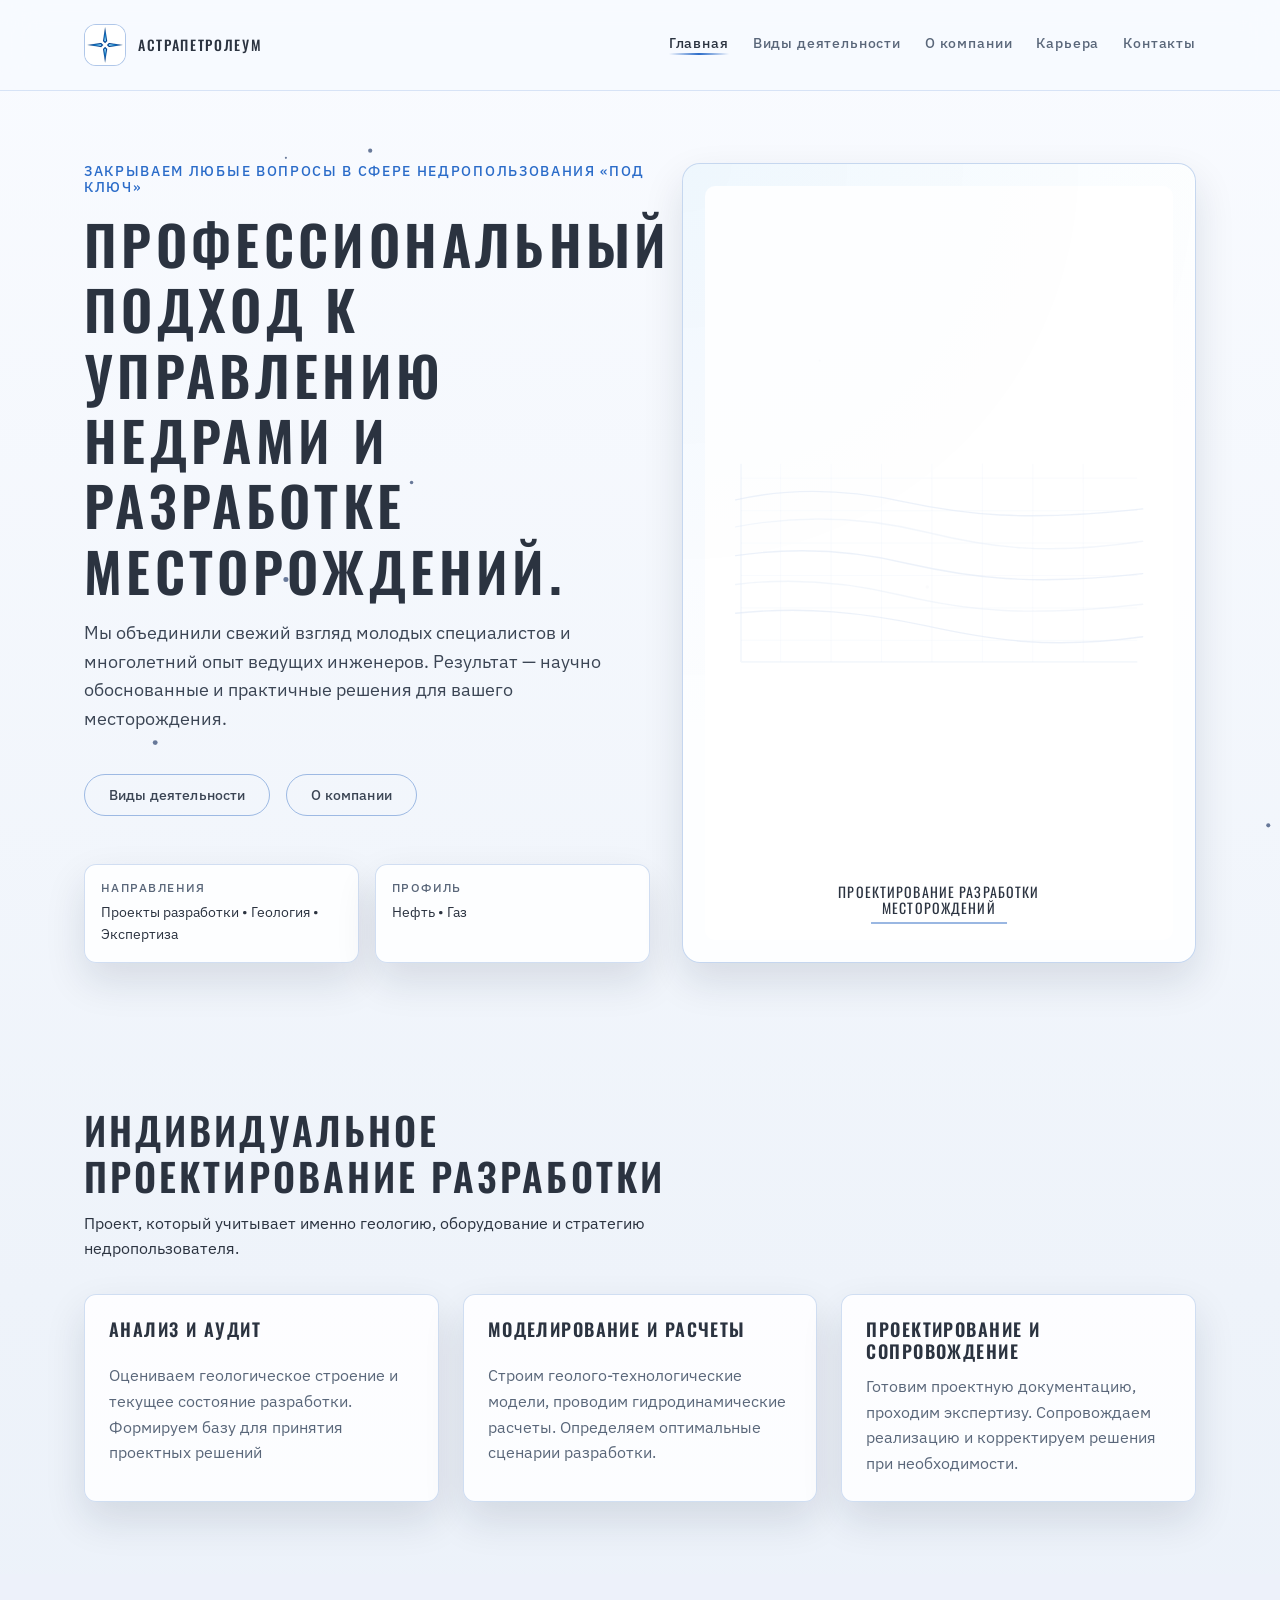
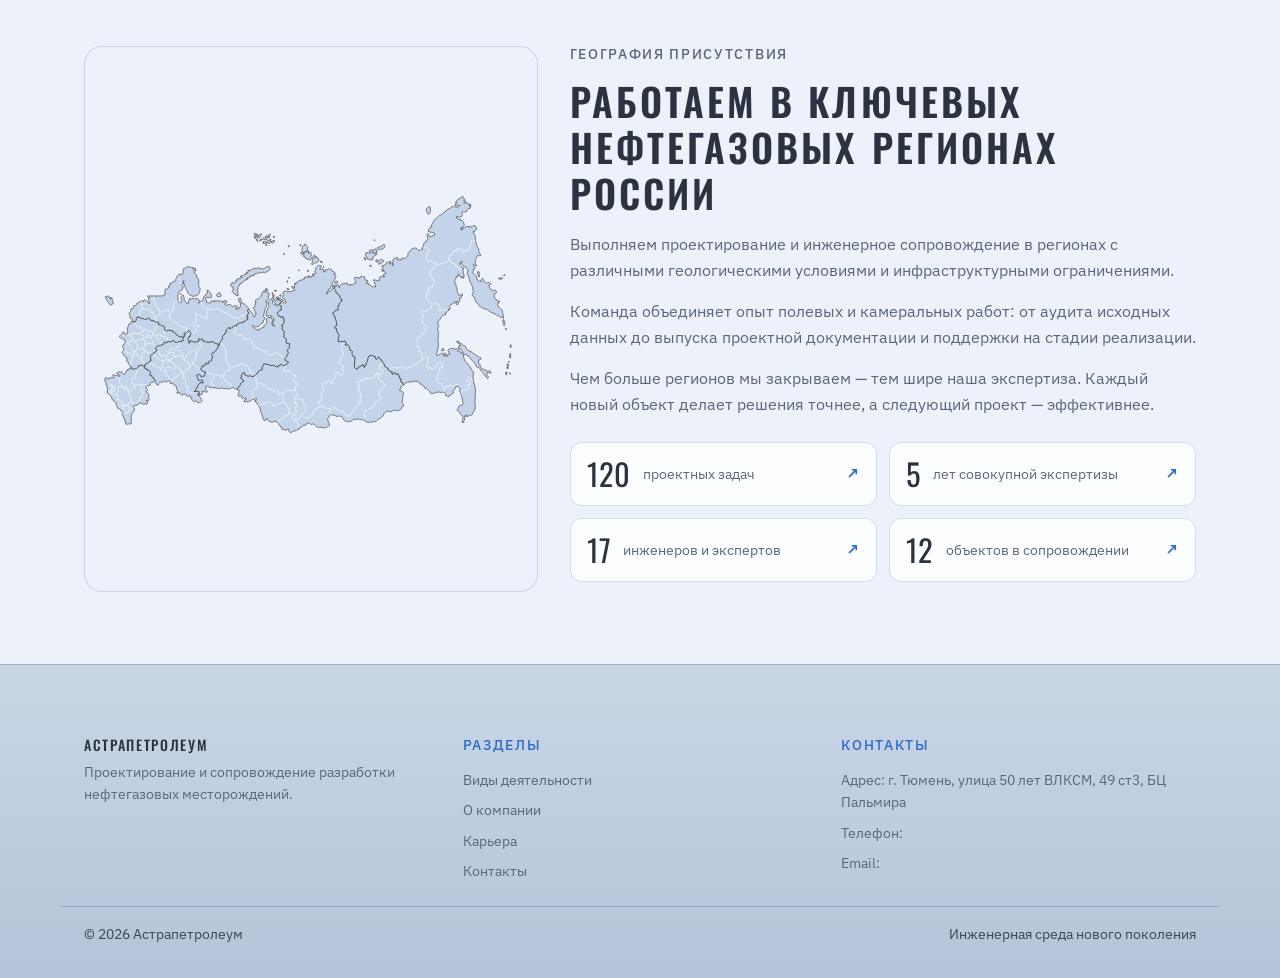
==== index.html @ 09f55863 "Add files via upload" ====
﻿<!doctype html>
<html lang="ru">
<head>
  <meta charset="utf-8" />
  <meta name="viewport" content="width=device-width, initial-scale=1" />
  <title>Астрапетролеум — Главная</title>
  <link rel="preconnect" href="https://fonts.googleapis.com" />
  <link rel="preconnect" href="https://fonts.gstatic.com" crossorigin />
  <link href="https://fonts.googleapis.com/css2?family=IBM+Plex+Sans:wght@300;400;500;600&family=Oswald:wght@300;400;500;600&display=swap" rel="stylesheet" />
  <link rel="stylesheet" href="css/style.css" />
  <link rel="stylesheet" href="animations/geo_section.css" />
</head>
<body data-page="home">
  <canvas class="hud-canvas" id="hud" aria-hidden="true"></canvas>

  <div class="bg-grid" aria-hidden="true"></div>
  <div class="scanline" aria-hidden="true"></div>

  <header class="site-header">
    <div class="container header-inner">
      <a class="logo" href="index.html">
        <img class="logo-img" src="assets/img/logo.jpg" alt="Астрапетролеум" />
        <span class="logo-text">Астрапетролеум</span>
      </a>
      <button class="nav-toggle" aria-label="Открыть меню" aria-expanded="false">
        <span></span><span></span><span></span>
      </button>
      <nav class="site-nav" aria-label="Основная навигация">
        <a class="nav-link" href="index.html" data-nav="home">Главная</a>
        <a class="nav-link" href="activities.html" data-nav="activities">Виды деятельности</a>
        <a class="nav-link" href="about.html" data-nav="about">О компании</a>
        <a class="nav-link" href="careers.html" data-nav="careers">Карьера</a>
        <a class="nav-link" href="contacts.html" data-nav="contacts">Контакты</a>
      </nav>
    </div>
  </header>

  <main>
    <section class="hero">
      <div class="container hero-grid">
        <div class="hero-copy">
          <p class="eyebrow">Закрываем любые вопросы в сфере недропользования «под ключ»</p>
          <h1>Профессиональный подход к управлению недрами и разработке месторождений.</h1>
          <p class="lead">Мы объединили свежий взгляд молодых специалистов и многолетний опыт ведущих инженеров. Результат — научно обоснованные и практичные решения для вашего месторождения.</p>
          <div class="hero-actions">
            <a class="btn btn-ghost" href="activities.html">Виды деятельности</a>
            <a class="btn btn-ghost" href="about.html">О компании</a>
          </div>
          <div class="hero-meta">
            <div class="meta-card">
              <span class="meta-label">Направления</span>
              <span class="meta-value">Проекты разработки • Геология • Экспертиза</span>
            </div>
            <div class="meta-card">
              <span class="meta-label">Профиль</span>
              <span class="meta-value">     Нефть • Газ</span>
            </div>
          </div>
        </div>
        <div class="hero-panel">
          <div class="hud-panel reveal">
            <div class="cad-anim geo-anim" aria-hidden="true">
              <svg class="geo-section-svg" data-geo-section-svg viewBox="0 0 520 280" preserveAspectRatio="xMidYMid meet" role="presentation" focusable="false">
                <defs>
                  <pattern id="trap-cell" width="14" height="14" patternUnits="userSpaceOnUse">
                    <rect width="14" height="14" fill="var(--geo-trap-fill)" />
                    <path d="M0 0H14M0 7H14M0 14H14M0 0V14M7 0V14M14 0V14" fill="none" stroke="var(--geo-trap-cell)" stroke-width="0.6" />
                  </pattern>
                  <path id="trap-shape" d="M236 190C244 166 272 148 310 146C347 144 388 154 420 170C438 179 447 194 446 212C445 225 431 234 411 236L262 236C247 233 238 223 236 210Z" />
                  <clipPath id="trap-clip">
                    <use href="#trap-shape" />
                  </clipPath>
                  <mask id="oil-reveal-mask">
                    <rect x="0" y="0" width="520" height="280" fill="black" />
                    <rect id="oil-reveal-rect" x="236" y="140" width="220" height="96" rx="22" ry="22" fill="white" />
                  </mask>
                </defs>

                <g id="grid">
                  <path d="M40 46H480M40 82H480M40 118H480M40 154H480M40 190H480M40 226H480" />
                  <path d="M84 30V250M140 30V250M196 30V250M252 30V250M308 30V250M364 30V250M420 30V250" />
                </g>

                <g id="axes">
                  <path d="M40 30V250M40 250H480" />
                </g>

                <g id="strata">
                  <path class="strata-line" d="M34 70C96 56 156 58 220 72C286 86 354 95 486 80" />
                  <path class="strata-line soft" d="M34 100C108 86 176 89 246 106C316 123 379 132 486 116" />
                  <path class="strata-line" d="M34 132C102 122 165 126 226 141C293 156 360 166 486 152" />
                  <path class="strata-line soft" d="M34 164C98 156 156 161 218 176C286 192 353 201 486 186" />
                  <path class="strata-line" d="M34 196C110 188 176 195 246 210C319 226 385 236 486 222" />
                </g>

                <g id="well">
                  <path id="well-path" class="well-path" d="M128 18L128 212Q128 220 136 220L294 220Q306 220 306 208L306 196" />
                  <circle class="well-bit-halo" cx="306" cy="196" r="10" />
                  <circle class="well-bit" cx="306" cy="196" r="4.5" />
                </g>

                <g id="trap">
                  <use class="trap-outline" href="#trap-shape" />
                  <rect class="trap-body" x="236" y="140" width="220" height="96" clip-path="url(#trap-clip)" />
                  <path class="trap-cap" d="M252 168C274 156 300 152 328 154C356 156 382 164 410 178" />
                </g>

                <g id="oil">
                  <path id="oil-route" d="M420 190C380 188 347 190 322 194C314 196 309 196 306 196" />
                  <path class="oil-mass" clip-path="url(#trap-clip)" mask="url(#oil-reveal-mask)" d="M242 206C260 194 289 190 320 192C354 194 384 204 412 212C424 215 434 218 442 222L442 236L242 236Z" />
                  <path class="oil-wave" clip-path="url(#trap-clip)" mask="url(#oil-reveal-mask)" d="M250 207C275 196 299 195 324 198C351 201 378 208 412 216L412 226C381 218 353 214 324 212C296 210 272 213 250 222Z" />
                  <circle class="oil-packet" r="3.3" cx="420" cy="190" />
                  <circle class="oil-packet" r="2.9" cx="420" cy="190" />
                  <circle class="oil-packet" r="2.6" cx="420" cy="190" />
                </g>

                <g id="flow">
                  <path class="flow-path" d="M306 196L306 208Q306 220 294 220L136 220Q128 220 128 212L128 18" />
                </g>
              </svg>
              <div class="geo-caption">
                <span>Проектирование разработки месторождений</span>
              </div>
            </div>

            <!-- ORIGINAL ISOLINES ANIMATION — saved in /animations/isolines_original.html — restore on request. -->
            <!--
            <div class="cad-anim" aria-hidden="true">
              <svg class="cad-svg" viewBox="0 0 520 280" preserveAspectRatio="xMidYMid meet" role="presentation" focusable="false">
                <g class="cad-scene" transform="translate(260 140) rotate(90) scale(1.6) translate(-260 -140)">
                  <g class="cad-grid">
                    <path d="M40 50H480M40 90H480M40 130H480M40 170H480M40 210H480" />
                    <path d="M80 30V250M140 30V250M200 30V250M260 30V250M320 30V250M380 30V250M440 30V250" />
                  </g>
                <g class="cad-contour">
                    <path class="cad-oval" d="M72 166C76 122 116 90 184 74C253 58 332 64 390 92C446 119 459 166 430 203C399 243 333 264 255 260C178 256 111 233 84 201C74 188 70 177 72 166Z" />
                    <path class="cad-inner" d="M110 165C116 134 147 110 197 96C248 83 305 86 347 105C388 124 398 157 376 184C354 212 306 228 250 229C195 229 145 214 121 191C112 183 108 174 110 165Z" />
                    <path class="cad-inner" d="M148 163C153 143 175 127 211 116C248 105 288 106 317 120C346 134 353 154 338 173C321 194 287 206 246 208C205 210 171 200 155 186C149 180 146 172 148 163Z" />
                    <path class="cad-inner" d="M184 160C188 149 201 139 222 132C244 125 268 124 286 131C304 138 309 148 300 160C290 174 270 183 246 185C222 187 202 181 192 173C186 168 183 164 184 160Z" />
                  </g>
                  <g class="cad-detail">
                    <circle cx="134" cy="137" r="4" />
                    <circle cx="226" cy="112" r="4" />
                    <circle cx="326" cy="133" r="4" />
                  <text x="148" y="130" text-anchor="middle" transform="rotate(-90 148 130)">Скв. A-12</text>
                  <text x="240" y="104" text-anchor="middle" transform="rotate(-90 240 104)">Скв. B-07</text>
                  <text x="340" y="126" text-anchor="middle" transform="rotate(-90 340 126)">Скв. C-04</text>
                </g>
                </g>
              </svg>
              <div class="cad-title">
                <span class="cad-title-line">Проектирование разработки месторождений</span>
              </div>
            </div>
            -->
          </div>
        </div>
      </div>
    </section>

    <section class="section reveal" id="overview">
      <div class="container">
        <div class="section-head">
          <h2>Индивидуальное проектирование разработки</h2>
          <p>Проект, который учитывает именно геологию, оборудование и стратегию недропользователя.</p>
        </div>
        <div class="cards">
          <article class="card">
            <h3>Анализ и аудит</h3>
            <p>Оцениваем геологическое строение и текущее состояние разработки. Формируем базу для принятия проектных решений</p>
          </article>
          <article class="card">
            <h3>Моделирование и расчеты</h3>
            <p>Строим геолого-технологические модели, проводим гидродинамические расчеты. Определяем оптимальные сценарии разработки.</p>
          </article>
          <article class="card">
            <h3>Проектирование и сопровождение</h3>
            <p>Готовим проектную документацию, проходим экспертизу. Сопровождаем реализацию и корректируем решения при необходимости.</p>
          </article>
        </div>
      </div>
    </section>

    <section class="section reveal geo-section" id="geography">
      <div class="container geo-grid">
        <div class="geo-map-wrap" aria-label="Карта географии присутствия">
          <div class="geo-map-shell">
            <object
              id="rf-map"
              class="geo-map-object"
              type="image/svg+xml"
              data="assets/img/russia-subjects.svg"
              aria-label="Карта Российской Федерации с регионами присутствия"
            ></object>
          </div>
        </div>

        <div class="geo-content">
          <p class="kicker">География присутствия</p>
          <h2>Работаем в ключевых нефтегазовых регионах России</h2>
          <p>Выполняем проектирование и инженерное сопровождение в регионах с различными геологическими условиями и инфраструктурными ограничениями.</p>
          <p>Команда объединяет опыт полевых и камеральных работ: от аудита исходных данных до выпуска проектной документации и поддержки на стадии реализации.</p>
          <p>Чем больше регионов мы закрываем — тем шире наша экспертиза. Каждый новый объект делает решения точнее, а следующий проект — эффективнее.</p>

          <div class="geo-metrics" aria-label="Ключевые показатели">
            <div class="geo-metric">
              <span class="geo-metric-value">120</span>
              <span class="geo-metric-label">проектных задач</span>
              <span class="geo-metric-arrow" aria-hidden="true">↗</span>
            </div>
            <div class="geo-metric">
              <span class="geo-metric-value">5</span>
              <span class="geo-metric-label">лет совокупной экспертизы</span>
              <span class="geo-metric-arrow" aria-hidden="true">↗</span>
            </div>
            <div class="geo-metric">
              <span class="geo-metric-value">17</span>
              <span class="geo-metric-label">инженеров и экспертов</span>
              <span class="geo-metric-arrow" aria-hidden="true">↗</span>
            </div>
            <div class="geo-metric">
              <span class="geo-metric-value">12</span>
              <span class="geo-metric-label">объектов в сопровождении</span>
              <span class="geo-metric-arrow" aria-hidden="true">↗</span>
            </div>
          </div>
        </div>
      </div>
    </section>
</main>

  <footer class="site-footer">
    <div class="container footer-inner">
      <div>
        <div class="logo-text">Астрапетролеум</div>
        <p>Проектирование и сопровождение разработки нефтегазовых месторождений.</p>
      </div>
      <div>
        <div class="footer-title">Разделы</div>
        <a href="activities.html">Виды деятельности</a>
        <a href="about.html">О компании</a>
        <a href="careers.html">Карьера</a>
        <a href="contacts.html">Контакты</a>
      </div>
      <div>
        <div class="footer-title">Контакты</div>
        <p>Адрес: г. Тюмень, улица 50 лет ВЛКСМ, 49 ст3, БЦ Пальмира</p>
        <p>Телефон:  </p>
        <p>Email: </p>
      </div>
    </div>
    <div class="container footer-bottom">
      <span>© <span id="year"></span> Астрапетролеум</span>
      <span>Инженерная среда нового поколения</span>
    </div>
  </footer>

  <script src="js/hud.js"></script>
  <script src="js/main.js"></script>
  <script src="animations/geo_section.js"></script>
</body>
</html>
---- css/style.css ----
﻿:root {
  --bg-100: #f4f7fb;
  --bg-200: #e9eef6;
  --bg-300: #dde5f2;
  --surface-bg: rgba(255, 255, 255, 0.84);
  --font-sans: "IBM Plex Sans", "Segoe UI", sans-serif;
  --font-display: "Oswald", "Segoe UI", sans-serif;
  --text-xs: 0.75rem;
  --text-sm: 0.875rem;
  --text-base: 1rem;
  --text-lg: 1.125rem;
  --text-xl: 1.25rem;
  --text-2xl: 1.75rem;
  --text-3xl: 2.5rem;
  --weight-400: 400;
  --weight-500: 500;
  --weight-600: 600;
  --weight-700: 700;
  --lh-body: 1.6;
  --lh-heading: 1.2;
  --lh-tight: 1.15;
  --ls-caps: 0.08em;
  --ls-wide: 0.12em;
  --ls-nav: 0.06em;
  --blue-600: #1f5fbf;
  --blue-500: #2b6cc9;
  --blue-400: #4d8fe6;
  --cyan-300: #7bbcf1;
  --white: #ffffff;
  --gray-600: #2b3340;
  --gray-500: #3b4554;
  --gray-400: #5a677a;
  --gray-300: #7d8aa1;
  --panel: var(--surface-bg);
  --panel-strong: var(--surface-bg);
  --border: rgba(31, 95, 191, 0.2);
  --shadow: 0 18px 40px rgba(18, 32, 56, 0.12);
  --radius-lg: 18px;
  --radius-md: 12px;
  --radius-sm: 10px;
  --transition: 220ms ease;
  --space-1: 4px;
  --space-2: 8px;
  --space-3: 12px;
  --space-4: 16px;
  --space-5: 24px;
  --space-6: 32px;
  --space-7: 48px;
  --space-8: 64px;
}

*,
*::before,
*::after {
  box-sizing: border-box;
  min-width: 0;
}

html {
  font-size: 16px;
  scroll-behavior: smooth;
}

body {
  margin: 0;
  font-family: var(--font-sans);
  color: var(--gray-600);
  font-size: var(--text-base);
  font-weight: var(--weight-400);
  line-height: var(--lh-body);
  background: linear-gradient(180deg, #f9fbff 0%, #eef3fa 50%, #e7eef8 100%);
  min-height: 100vh;
  position: relative;
  overflow-x: hidden;
}

main {
  position: relative;
  z-index: 1;
}

a {
  color: var(--blue-600);
  text-decoration: none;
  transition: color var(--transition);
}

a:hover {
  color: var(--blue-500);
}

a:focus-visible {
  outline: 2px solid rgba(31, 95, 191, 0.35);
  outline-offset: 2px;
  border-radius: 4px;
}

img {
  max-width: 100%;
  height: auto;
}

h1, h2, h3, h4, h5, h6,
p,
ul, ol {
  margin: 0;
}

p {
  font-size: var(--text-base);
  line-height: var(--lh-body);
}

.container {
  width: 100%;
  max-width: 1160px;
  margin: 0 auto;
  padding-inline: clamp(var(--space-4), 3vw, var(--space-5));
}

.bg-grid,
.scanline {
  display: none;
}

.hud-canvas {
  position: fixed;
  inset: 0;
  z-index: 0;
  pointer-events: none;
}

.site-header {
  position: sticky;
  top: 0;
  z-index: 20;
  backdrop-filter: blur(18px);
  background: rgba(247, 250, 255, 0.85);
  border-bottom: 1px solid rgba(31, 95, 191, 0.15);
}

.header-inner {
  display: flex;
  align-items: center;
  justify-content: space-between;
  padding-block: var(--space-5);
  gap: var(--space-5);
}

.logo {
  display: inline-flex;
  align-items: center;
  gap: 12px;
}

.logo-star {
  width: 52px;
  height: 52px;
  display: inline-flex;
  align-items: center;
  justify-content: center;
  animation: spin-slow 28s linear infinite;
}

.logo-star svg {
  width: 100%;
  height: 100%;
  overflow: visible;
  animation: pulse-soft 6s ease-in-out infinite;
  transition: filter 220ms ease;
}

.logo-star .star-burst {
  fill: rgba(90, 103, 122, 0.18);
  opacity: 0.65;
  transition: opacity 220ms ease;
}

.logo-star .star-arm {
  fill: url(#starOuter);
  stroke: rgba(31, 95, 191, 0.8);
  stroke-width: 1.4;
}

.logo-star .star-core {
  fill: url(#starInner);
  stroke: rgba(31, 95, 191, 0.6);
  stroke-width: 1;
}

.logo:hover .logo-star {
  animation-duration: 14s;
}

.logo:hover .logo-star svg {
  animation-duration: 3.5s;
  filter: drop-shadow(0 0 6px rgba(31, 95, 191, 0.55));
}

.logo:hover .logo-star .star-burst {
  opacity: 0.9;
}

.logo-star svg,
.logo-star {
  transform-origin: 50% 50%;
}

@keyframes spin-slow {
  0% { transform: rotate(0deg); }
  100% { transform: rotate(360deg); }
}

@keyframes pulse-soft {
  0%, 100% { opacity: 0.85; }
  50% { opacity: 1; }
}

.logo-img {
  width: 42px;
  height: 42px;
  object-fit: cover;
  border-radius: 12px;
  border: 1px solid rgba(31, 95, 191, 0.35);
  background: var(--white);
}

.logo-mark {
  width: 42px;
  height: 42px;
  border-radius: 12px;
  background: linear-gradient(135deg, rgba(43, 108, 201, 0.15), rgba(123, 188, 241, 0.1));
  border: 1px solid rgba(31, 95, 191, 0.3);
  position: relative;
}

.logo-mark::after {
  content: "";
  position: absolute;
  inset: 10px;
  border: 1px solid rgba(31, 95, 191, 0.35);
  border-radius: 8px;
}

.logo-text {
  font-family: var(--font-display);
  text-transform: uppercase;
  letter-spacing: var(--ls-wide);
  font-size: var(--text-sm);
  line-height: var(--lh-tight);
  font-weight: var(--weight-500);
  color: var(--gray-600);
}

.site-nav {
  display: flex;
  gap: var(--space-5);
  font-size: var(--text-sm);
  line-height: var(--lh-tight);
  letter-spacing: var(--ls-nav);
  font-weight: var(--weight-500);
  color: var(--gray-400);
}

.site-nav a,
.nav-link {
  position: relative;
  padding-bottom: var(--space-1);
  color: inherit;
  transition: color var(--transition);
}

.site-nav a::after,
.nav-link::after {
  content: "";
  position: absolute;
  left: 0;
  right: 0;
  bottom: 0;
  height: 2px;
  background: linear-gradient(90deg, transparent, var(--blue-500), transparent);
  opacity: 0;
  transition: opacity var(--transition);
}

.site-nav a:hover,
.site-nav a.is-active,
.nav-link:hover,
.nav-link.is-active {
  color: var(--gray-600);
}

.site-nav a:hover::after,
.site-nav a.is-active::after,
.nav-link:hover::after,
.nav-link.is-active::after {
  opacity: 1;
}

.nav-toggle {
  display: none;
  flex-direction: column;
  gap: 6px;
  background: transparent;
  border: none;
  cursor: pointer;
}

.nav-toggle span {
  width: 26px;
  height: 2px;
  background: var(--gray-600);
  display: block;
}

.hero {
  padding-block: clamp(56px, 7vw, 72px);
  position: relative;
  z-index: 2;
}

.hero-compact {
  padding-block: clamp(56px, 7vw, 72px);
}

.hero-grid {
  display: grid;
  gap: var(--space-6);
  align-items: center;
  grid-template-columns: minmax(0, 1.1fr) minmax(0, 1fr);
}

body[data-page="home"] .hero-grid {
  align-items: stretch;
}

.eyebrow,
.kicker {
  text-transform: uppercase;
  letter-spacing: var(--ls-wide);
  color: var(--blue-500);
  font-size: var(--text-sm);
  line-height: var(--lh-tight);
  font-weight: var(--weight-500);
  margin-bottom: 0;
}

h1, h2, h3 {
  font-family: var(--font-display);
  text-transform: uppercase;
  letter-spacing: var(--ls-caps);
  line-height: var(--lh-heading);
  font-weight: var(--weight-600);
  color: var(--gray-600);
}

h1 {
  font-size: clamp(var(--text-2xl), 4.4vw, 3.4rem);
  margin: 0;
}

h2 {
  font-size: clamp(1.5rem, 3.1vw, 2.4rem);
  margin: 0;
}

h3 {
  font-size: var(--text-lg);
  margin: 0;
}

.lead {
  color: var(--gray-500);
  font-size: var(--text-lg);
  line-height: var(--lh-body);
  max-width: 560px;
}

.muted {
  color: var(--gray-400);
}

.hero-actions {
  display: flex;
  gap: var(--space-4);
  margin-top: var(--space-5);
  flex-wrap: wrap;
}

.btn {
  display: inline-flex;
  align-items: center;
  justify-content: center;
  gap: 8px;
  padding: 12px 24px;
  border-radius: 999px;
  border: 1px solid rgba(31, 95, 191, 0.4);
  font-family: var(--font-sans);
  font-size: var(--text-sm);
  font-weight: var(--weight-500);
  line-height: var(--lh-tight);
  letter-spacing: 0.01em;
  color: var(--gray-600);
  transition: transform var(--transition), box-shadow var(--transition), border-color var(--transition), color var(--transition);
}

.btn-primary {
  background: linear-gradient(135deg, rgba(31, 95, 191, 0.12), rgba(123, 188, 241, 0.25));
  color: var(--gray-600);
}

.btn-ghost {
  background: transparent;
  color: var(--gray-500);
}

.btn:hover {
  transform: translateY(-2px);
  box-shadow: 0 12px 24px rgba(18, 32, 56, 0.12);
  border-color: rgba(31, 95, 191, 0.55);
}

.btn:focus-visible {
  outline: 2px solid rgba(31, 95, 191, 0.35);
  outline-offset: 2px;
}

.hero-meta {
  display: grid;
  grid-template-columns: repeat(2, minmax(0, 1fr));
  gap: var(--space-4);
  margin-top: var(--space-6);
}

.meta-card {
  padding: 16px;
  background: var(--panel);
  border-radius: var(--radius-md);
  border: 1px solid var(--border);
  box-shadow: var(--shadow);
  font-size: var(--text-sm);
  line-height: var(--lh-body);
}

.meta-label {
  color: var(--gray-400);
  display: block;
  margin-bottom: 6px;
  text-transform: uppercase;
  letter-spacing: var(--ls-wide);
  font-size: var(--text-xs);
  line-height: var(--lh-tight);
  font-weight: var(--weight-500);
}

.hero-panel {
  display: grid;
  gap: var(--space-5);
}

body[data-page="home"] .hero-panel,
body[data-page="home"] .hero-panel .hud-panel {
  height: 100%;
}

.hud-panel {
  background: var(--panel-strong);
  border-radius: var(--radius-lg);
  padding: 22px;
  border: 1px solid rgba(31, 95, 191, 0.25);
  box-shadow: var(--shadow);
  position: relative;
  overflow: hidden;
}

.hud-panel::before {
  content: "";
  position: absolute;
  inset: 0;
  background: radial-gradient(circle at top left, rgba(123, 188, 241, 0.2), transparent 60%);
  opacity: 0.6;
}

.hud-panel.mini {
  padding: 18px;
}

.hud-title {
  font-family: var(--font-display);
  font-size: var(--text-sm);
  text-transform: uppercase;
  letter-spacing: var(--ls-wide);
  line-height: var(--lh-tight);
  font-weight: var(--weight-500);
  margin-bottom: 16px;
  color: var(--blue-500);
}

.cad-anim {
  position: relative;
  height: clamp(280px, 48vw, 440px);
  margin-bottom: var(--space-4);
}

body[data-page="home"] .cad-anim {
  height: 100%;
  min-height: clamp(380px, 47vw, 560px);
  margin-bottom: 0;
}

.cad-svg {
  width: 100%;
  height: 100%;
  display: block;
}

.cad-svg path {
  fill: none;
}

svg text {
  font-family: var(--font-sans);
  font-size: var(--text-sm);
  font-weight: var(--weight-500);
  line-height: var(--lh-tight);
}

.cad-anim::before {
  content: "";
  position: absolute;
  inset: 0;
  border-radius: 10px;
  background: var(--surface-bg);
  z-index: 0;
}

.cad-svg,
.cad-title {
  position: relative;
  z-index: 1;
}

.cad-grid path {
  stroke: rgba(31, 95, 191, 0.18);
  stroke-width: 1;
  fill: none;
  opacity: 0;
  animation: cad-grid 0.6s ease forwards;
}

.cad-axes path {
  stroke: rgba(31, 95, 191, 0.35);
  stroke-width: 1.2;
  fill: none;
  opacity: 0;
  animation: cad-grid 0.6s ease forwards;
}

.cad-contour path {
  stroke: rgba(31, 95, 191, 0.45);
  stroke-width: 1.4;
  fill: none;
  stroke-dasharray: 900;
  stroke-dashoffset: 900;
  animation: cad-draw 1s ease forwards;
  animation-delay: 0.6s;
}

.cad-contour .cad-oval {
  stroke-dasharray: 1400;
  stroke-dashoffset: 1400;
}

.cad-contour .cad-inner {
  stroke-width: 1;
  animation-delay: 0.85s;
}

.cad-detail {
  opacity: 0;
  transform: translateY(6px);
  animation: cad-detail 0.8s ease forwards;
  animation-delay: 1.6s;
}

.cad-detail path {
  stroke: rgba(31, 95, 191, 0.35);
  stroke-width: 1;
  fill: none;
}



.cad-detail text {
  font-family: var(--font-sans);
  font-size: var(--text-sm);
  font-weight: var(--weight-500);
  line-height: var(--lh-tight);
  fill: rgba(90, 103, 122, 0.9);
}





.team-photo-panel {
  display: flex;
  flex-direction: column;
  justify-content: center;
}

.team-photo-slot {
  min-height: 260px;
  border-radius: var(--radius-md);
  border: 1px dashed rgba(31, 95, 191, 0.35);
  background: var(--surface-bg);
  display: grid;
  place-items: center;
  color: var(--gray-400);
  font-size: var(--text-sm);
  line-height: var(--lh-body);
  letter-spacing: var(--ls-caps);
  text-transform: uppercase;
}

.team-photo-slot span {
  padding: 10px 14px;
  border: 1px solid rgba(31, 95, 191, 0.25);
  border-radius: 999px;
  background: rgba(255, 255, 255, 0.72);
}

.cad-title {
  position: absolute;
  left: 50%;
  bottom: var(--space-4);
  transform: translateX(-50%);
  font-family: var(--font-display);
  font-size: var(--text-sm);
  text-transform: uppercase;
  letter-spacing: var(--ls-caps);
  line-height: var(--lh-tight);
  font-weight: var(--weight-500);
  color: var(--gray-600);
  text-align: center;
  opacity: 0;
  filter: blur(6px);
  animation: cad-title 0.6s ease forwards;
  animation-delay: 2.4s;
}

.cad-title-line {
  position: relative;
  display: inline-block;
  padding-bottom: var(--space-2);
}

.cad-title-line::after {
  content: "";
  position: absolute;
  left: 50%;
  bottom: 0;
  width: 58%;
  height: 2px;
  transform: translateX(-50%);
  background: rgba(31, 95, 191, 0.45);
}

@keyframes cad-grid {
  to { opacity: 1; }
}

@keyframes cad-draw {
  to { stroke-dashoffset: 0; }
}

@keyframes cad-detail {
  to { opacity: 1; transform: translateY(0); }
}

@keyframes cad-title {
  to { opacity: 1; filter: blur(0); }
}

.hud-stats {
  display: grid;
  gap: var(--space-3);
  font-size: var(--text-sm);
  line-height: var(--lh-body);
  color: var(--gray-500);
}

.hud-stats span {
  color: var(--gray-400);
  display: block;
  font-size: var(--text-xs);
  text-transform: uppercase;
  letter-spacing: var(--ls-wide);
  line-height: var(--lh-tight);
  font-weight: var(--weight-500);
}

.grid-mini {
  height: 120px;
  background-image:
    linear-gradient(rgba(123, 188, 241, 0.25) 1px, transparent 1px),
    linear-gradient(90deg, rgba(123, 188, 241, 0.25) 1px, transparent 1px);
  background-size: 22px 22px;
  border-radius: var(--radius-sm);
}

.section {
  padding-block: clamp(56px, 7vw, 72px);
  position: relative;
  z-index: 2;
}

.hero > .container,
.section > .container {
  display: grid;
  gap: var(--space-6);
}

.section-head {
  max-width: 700px;
  display: grid;
  gap: var(--space-3);
}

.hero-copy {
  display: grid;
  gap: var(--space-4);
  align-content: start;
}

.cards {
  display: grid;
  grid-template-columns: repeat(auto-fit, minmax(min(260px, 100%), 1fr));
  gap: var(--space-5);
  align-items: stretch;
}

.card-wide {
  grid-column: 1 / -1;
}

.card {
  padding: var(--space-5);
  background: var(--panel);
  border: 1px solid var(--border);
  border-radius: var(--radius-md);
  box-shadow: var(--shadow);
  display: grid;
  gap: var(--space-3);
  height: 100%;
}

.card p {
  color: var(--gray-400);
  line-height: var(--lh-body);
  margin: 0;
}

.muted,
.card p,
.bullets li,
.map-placeholder {
  color: var(--gray-400);
}

.link {
  display: inline-flex;
  margin-top: var(--space-2);
  color: var(--blue-500);
  font-size: var(--text-sm);
  font-weight: var(--weight-500);
  line-height: var(--lh-tight);
}

.section-split {
  background: transparent;
}

.geo-section {
  background: #edf1fa;
}

.geo-grid {
  display: grid;
  grid-template-columns: minmax(320px, 0.84fr) minmax(0, 1.16fr);
  gap: clamp(var(--space-6), 4vw, var(--space-8));
  align-items: stretch;
}

.geo-map-wrap {
  display: grid;
  gap: var(--space-4);
  max-width: 560px;
  height: 100%;
  align-content: stretch;
}

.geo-map-shell {
  width: 100%;
  background: #edf1fa;
  border: 1px solid rgba(11, 42, 91, 0.14);
  border-radius: var(--radius-lg);
  padding: var(--space-3);
  overflow: hidden;
  display: flex;
  min-height: 100%;
}

.geo-map-object {
  display: block;
  flex: 1 1 auto;
  width: 100%;
  height: 100%;
  min-height: clamp(360px, 42vw, 520px);
}

.geo-legend {
  list-style: none;
  padding: 0;
  margin: 0;
  display: grid;
  grid-template-columns: repeat(2, minmax(0, 1fr));
  gap: var(--space-2) var(--space-4);
}

.geo-legend li {
  position: relative;
  padding-left: var(--space-4);
  color: var(--gray-600);
  font-size: var(--text-sm);
  line-height: var(--lh-body);
}

.geo-legend li::before {
  content: "";
  position: absolute;
  left: 0;
  top: 0.48em;
  width: 8px;
  height: 8px;
  border-radius: 999px;
  background: #00b3d6;
}

.geo-content {
  display: grid;
  gap: var(--space-4);
  color: inherit;
  align-content: start;
}

.geo-content h2 {
  color: var(--gray-600);
}

.geo-content p {
  color: var(--gray-400);
}

.geo-metrics {
  margin-top: var(--space-2);
  display: grid;
  grid-template-columns: repeat(2, minmax(0, 1fr));
  gap: var(--space-3);
}

.geo-metric {
  border: 1px solid var(--border);
  border-radius: var(--radius-md);
  padding: var(--space-4);
  display: grid;
  grid-template-columns: auto 1fr auto;
  align-items: center;
  column-gap: var(--space-3);
  row-gap: var(--space-1);
  background: var(--panel-strong);
}

.geo-metric-value {
  grid-column: 1;
  font-family: var(--font-display);
  font-size: clamp(1.4rem, 2.4vw, 1.9rem);
  line-height: 1;
  letter-spacing: 0.03em;
  color: var(--gray-600);
}

.geo-metric-label {
  grid-column: 2;
  font-size: var(--text-sm);
  line-height: var(--lh-body);
  color: var(--gray-400);
}

.geo-metric-arrow {
  grid-column: 3;
  color: var(--blue-500);
  font-size: 1rem;
  font-weight: var(--weight-600);
}

.geo-tooltip {
  position: fixed;
  z-index: 50;
  padding: 6px 10px;
  border-radius: 8px;
  border: 1px solid rgba(11, 42, 91, 0.2);
  background: #ffffff;
  color: var(--gray-600);
  font-size: var(--text-xs);
  line-height: var(--lh-tight);
  font-weight: var(--weight-500);
  white-space: nowrap;
  pointer-events: none;
  opacity: 0;
  transform: translateY(4px);
  transition: opacity 120ms ease, transform 120ms ease;
}

.geo-tooltip.is-visible {
  opacity: 1;
  transform: translateY(0);
}

.split {
  display: grid;
  gap: var(--space-6);
  grid-template-columns: minmax(0, 1fr) minmax(0, 1fr);
  align-items: center;
}

.split > div {
  display: grid;
  gap: var(--space-4);
  align-content: start;
}

.bullets {
  list-style: none;
  padding: 0;
  margin-top: var(--space-5);
  display: grid;
  gap: var(--space-3);
}

.bullets li {
  position: relative;
  padding-left: var(--space-5);
  color: var(--gray-400);
}

.bullets li::before {
  content: "▹";
  position: absolute;
  left: 0;
  color: var(--blue-500);
}

.panel {
  background: var(--panel-strong);
  border: 1px solid rgba(31, 95, 191, 0.25);
  border-radius: var(--radius-lg);
  padding: var(--space-6);
  box-shadow: var(--shadow);
  display: grid;
  gap: var(--space-4);
}

.panel-title {
  text-transform: uppercase;
  letter-spacing: var(--ls-wide);
  font-size: var(--text-sm);
  line-height: var(--lh-tight);
  font-weight: var(--weight-500);
  color: var(--blue-500);
  margin-bottom: 0;
}

.flow {
  display: flex;
  align-items: center;
  justify-content: center;
  flex-wrap: wrap;
  gap: var(--space-3);
}

.flow-node {
  padding: 10px 16px;
  border: 1px solid rgba(31, 95, 191, 0.3);
  border-radius: 999px;
  font-size: var(--text-sm);
  line-height: var(--lh-tight);
  font-weight: var(--weight-500);
  color: var(--gray-500);
}

.flow-line {
  flex: 1 1 40px;
  height: 2px;
  background: linear-gradient(90deg, rgba(31, 95, 191, 0.12), rgba(123, 188, 241, 0.55));
  min-width: 30px;
}

.infra-map {
  display: grid;
  grid-template-columns: repeat(auto-fit, minmax(120px, 1fr));
  gap: var(--space-3);
}

.infra-node {
  padding: 14px;
  min-height: 56px;
  border-radius: var(--radius-sm);
  border: 1px solid rgba(31, 95, 191, 0.25);
  background: var(--surface-bg);
  display: flex;
  align-items: center;
  justify-content: center;
  text-align: center;
  color: var(--gray-500);
}

.competency {
  display: grid;
  gap: var(--space-3);
}

.competency-line {
  display: grid;
  gap: var(--space-2);
  font-size: var(--text-sm);
  line-height: var(--lh-body);
}

.competency-line span {
  color: var(--gray-400);
}

.competency-line .bar {
  display: block;
  height: 6px;
  border-radius: 999px;
  background: linear-gradient(90deg, rgba(31, 95, 191, 0.2), rgba(123, 188, 241, 0.7));
  width: var(--w, 60%);
}

.timeline {
  display: grid;
  gap: var(--space-4);
}

.timeline-item {
  display: grid;
  grid-template-columns: 60px 1fr;
  gap: var(--space-4);
  padding: var(--space-5);
  background: var(--panel);
  border-radius: var(--radius-md);
  border: 1px solid var(--border);
}

.timeline-item span {
  font-family: var(--font-display);
  font-size: var(--text-base);
  line-height: var(--lh-tight);
  font-weight: var(--weight-600);
  color: var(--blue-500);
}

.progress-map {
  display: grid;
  gap: var(--space-3);
}

.vacancy-img {
  width: 100%;
  height: 140px;
  object-fit: cover;
  border-radius: 10px;
  border: 1px solid rgba(31, 95, 191, 0.2);
  margin-bottom: 12px;
  background: var(--white);
}

.progress-step {
  padding: 12px 16px;
  border-radius: var(--radius-sm);
  border: 1px solid rgba(31, 95, 191, 0.3);
  background: var(--surface-bg);
  color: var(--gray-500);
}

.form {
  display: grid;
  gap: var(--space-4);
}

.form-row {
  display: grid;
  grid-template-columns: repeat(auto-fit, minmax(220px, 1fr));
  gap: var(--space-4);
}

label {
  display: grid;
  gap: var(--space-2);
  font-size: var(--text-sm);
  line-height: var(--lh-body);
  color: var(--gray-400);
}

input, textarea {
  background: rgba(255, 255, 255, 0.9);
  border: 1px solid rgba(31, 95, 191, 0.25);
  border-radius: 10px;
  padding: 10px 12px;
  color: var(--gray-600);
  font-family: var(--font-sans);
  font-size: var(--text-base);
  line-height: var(--lh-body);
}

input:focus, textarea:focus {
  outline: none;
  border-color: rgba(31, 95, 191, 0.55);
  box-shadow: 0 0 0 3px rgba(31, 95, 191, 0.12);
}

.contact-grid {
  display: grid;
  gap: var(--space-5);
  grid-template-columns: repeat(auto-fit, minmax(260px, 1fr));
}

.contact-card {
  padding: var(--space-5);
  background: var(--panel);
  border: 1px solid var(--border);
  border-radius: var(--radius-md);
  display: grid;
  gap: var(--space-3);
}

.map-placeholder {
  border: 1px dashed rgba(31, 95, 191, 0.4);
  border-radius: var(--radius-lg);
  padding: var(--space-8);
  text-align: center;
  color: var(--gray-400);
  background: var(--surface-bg);
}

.site-footer {
  padding-block: clamp(56px, 7vw, 72px) var(--space-6);
  border-top: 1px solid rgba(31, 95, 191, 0.2);
  background: linear-gradient(180deg, rgba(200, 213, 229, 0.98), rgba(179, 195, 216, 0.98));
  position: relative;
  z-index: 2;
}

.footer-inner {
  display: grid;
  gap: var(--space-5);
  grid-template-columns: repeat(auto-fit, minmax(220px, 1fr));
}

.footer-inner > div {
  display: grid;
  gap: var(--space-2);
  align-content: start;
}

.footer-title {
  text-transform: uppercase;
  letter-spacing: var(--ls-wide);
  font-size: var(--text-sm);
  line-height: var(--lh-tight);
  font-weight: var(--weight-500);
  color: var(--blue-500);
  margin-bottom: var(--space-2);
}

.site-footer a,
.site-footer p {
  color: var(--gray-400);
  font-size: var(--text-sm);
  line-height: var(--lh-body);
  margin: 0;
}

.footer-bottom {
  margin-top: var(--space-5);
  padding-top: var(--space-4);
  border-top: 1px solid rgba(31, 95, 191, 0.28);
  display: flex;
  justify-content: space-between;
  gap: var(--space-4);
  color: var(--gray-500);
  font-size: var(--text-sm);
  line-height: var(--lh-body);
}

.hud-panel,
.panel {
  text-align: center;
}

.hud-stats {
  justify-items: center;
}

.hud-stats > div {
  display: grid;
  gap: 4px;
  justify-items: center;
}

.reveal {
  opacity: 0;
  transform: translateY(24px);
  transition: opacity 600ms ease, transform 600ms ease;
}

.reveal.is-visible {
  opacity: 1;
  transform: translateY(0);
}

@media (max-width: 900px) {
  .header-inner {
    padding-block: var(--space-4);
  }

  .hero-grid,
  .split {
    grid-template-columns: 1fr;
  }

  .hero-meta {
    grid-template-columns: 1fr;
  }

  .geo-grid {
    grid-template-columns: 1fr;
  }

  .geo-map-wrap {
    max-width: 100%;
    height: auto;
  }

  .geo-map-object {
    min-height: clamp(300px, 55vw, 420px);
  }

  .site-nav {
    position: fixed;
    inset: 120px 16px auto 16px;
    flex-direction: column;
    background: var(--panel-strong);
    padding: 18px;
    border-radius: var(--radius-md);
    border: 1px solid rgba(31, 95, 191, 0.25);
    transform: translateY(-12px);
    opacity: 0;
    pointer-events: none;
    transition: var(--transition);
  }

  body.nav-open .site-nav {
    transform: translateY(0);
    opacity: 1;
    pointer-events: auto;
  }

  .nav-toggle {
    display: inline-flex;
  }
}

@media (max-width: 700px) {
  .hero,
  .hero-compact,
  .section {
    padding-block: 56px;
  }

  .cards,
  .contact-grid,
  .geo-metrics {
    grid-template-columns: 1fr;
  }

  .card,
  .panel,
  .contact-card,
  .geo-metric {
    padding: var(--space-4);
  }

  .map-placeholder {
    padding: var(--space-6);
  }

  body[data-page="home"] .cad-anim {
    min-height: 320px;
  }

  .geo-legend {
    grid-template-columns: 1fr;
  }

  .logo-star {
    animation-duration: 36s;
  }

  .logo-star svg {
    animation-duration: 8s;
  }

  .footer-bottom {
    flex-direction: column;
  }
}

@media (max-width: 420px) {
  .container {
    padding-inline: var(--space-4);
  }

  .header-inner {
    gap: var(--space-3);
  }

  .hero-actions {
    gap: var(--space-3);
  }

  .btn {
    width: 100%;
  }

  .timeline-item {
    grid-template-columns: 1fr;
  }
}

@media (prefers-reduced-motion: reduce) {
  .logo-star,
  .logo-star svg {
    animation: none;
  }

  .cad-grid path,
  .cad-axes path,
  .cad-contour path,
  .cad-detail,
  .cad-title {
    animation: none;
    opacity: 1;
    transform: none;
    filter: none;
    stroke-dashoffset: 0;
  }

  .cad-title {
    transform: translateX(-50%);
  }
}
---- animations/geo_section.css ----
﻿:root {
  --geo-line-width: 1.4;
  --geo-line-thin: 1;
  --geo-line-strong: 1.8;
  --geo-grid-color: rgba(31, 95, 191, 0.16);
  --geo-axis-color: rgba(31, 95, 191, 0.3);
  --geo-strata-color: rgba(31, 95, 191, 0.55);
  --geo-strata-soft: rgba(31, 95, 191, 0.35);
  --geo-trap-fill: rgba(123, 188, 241, 0.18);
  --geo-trap-cell: rgba(31, 95, 191, 0.26);
  --geo-oil: rgba(43, 51, 64, 0.9);
  --geo-oil-soft: rgba(43, 51, 64, 0.62);
  --geo-duration-strata: 2200ms;
  --geo-duration-well: 2400ms;
  --geo-duration-trap: 720ms;
  --geo-duration-fill: 1200ms;
  --geo-duration-flow: 2600ms;
  --geo-loop-fade: 700ms;
}

.geo-anim {
  position: relative;
  height: 100%;
  min-height: clamp(380px, 47vw, 560px);
  margin-bottom: 0;
}

.geo-section-svg {
  width: 100%;
  height: 100%;
  display: block;
}

.geo-section-svg path,
.geo-section-svg line,
.geo-section-svg rect,
.geo-section-svg circle {
  vector-effect: non-scaling-stroke;
}

.geo-section-svg #grid path {
  fill: none;
  stroke: var(--geo-grid-color);
  stroke-width: var(--geo-line-thin);
}

.geo-section-svg #axes path {
  fill: none;
  stroke: var(--geo-axis-color);
  stroke-width: var(--geo-line-strong);
}

.geo-section-svg #strata .strata-line {
  fill: none;
  stroke: var(--geo-strata-color);
  stroke-width: var(--geo-line-width);
  stroke-linecap: round;
  stroke-linejoin: round;
  opacity: 0.95;
  stroke-dasharray: var(--path-length, 1);
  stroke-dashoffset: var(--path-length, 1);
  transition: stroke-dashoffset var(--geo-duration-strata) cubic-bezier(0.18, 0.85, 0.24, 1);
}

.geo-section-svg #strata .strata-line.soft {
  stroke: var(--geo-strata-soft);
}

.geo-section-svg.is-scene-1 #strata .strata-line {
  stroke-dashoffset: 0;
}

.geo-section-svg #well .well-path {
  fill: none;
  stroke: var(--geo-strata-color);
  stroke-width: calc(var(--geo-line-width) + 0.4);
  stroke-linecap: round;
  stroke-linejoin: round;
  stroke-dasharray: var(--well-length, 1);
  stroke-dashoffset: var(--well-length, 1);
  transition: stroke-dashoffset var(--geo-duration-well) cubic-bezier(0.2, 0.72, 0.25, 1);
}

.geo-section-svg.is-scene-2 #well .well-path,
.geo-section-svg.is-scene-3 #well .well-path,
.geo-section-svg.is-scene-4 #well .well-path {
  stroke-dashoffset: 0;
}

.geo-section-svg #well .well-bit,
.geo-section-svg #well .well-bit-halo {
  opacity: 0;
}

.geo-section-svg #well .well-bit {
  fill: rgba(43, 108, 201, 0.75);
  transition: opacity 260ms ease;
}

.geo-section-svg #well .well-bit-halo {
  fill: rgba(43, 108, 201, 0.16);
  transform-origin: center;
  transition: opacity 260ms ease;
}

.geo-section-svg.is-scene-2 #well .well-bit,
.geo-section-svg.is-scene-3 #well .well-bit,
.geo-section-svg.is-scene-4 #well .well-bit,
.geo-section-svg.is-scene-2 #well .well-bit-halo,
.geo-section-svg.is-scene-3 #well .well-bit-halo,
.geo-section-svg.is-scene-4 #well .well-bit-halo {
  opacity: 1;
}

.geo-section-svg.is-scene-2 #well .well-bit-halo,
.geo-section-svg.is-scene-3 #well .well-bit-halo,
.geo-section-svg.is-scene-4 #well .well-bit-halo {
  animation: geo-bit-pulse 1400ms ease-in-out infinite;
}

.geo-section-svg #trap .trap-outline {
  fill: none;
  stroke: var(--geo-strata-color);
  stroke-width: calc(var(--geo-line-width) + 0.3);
  opacity: 0;
  transition: opacity var(--geo-duration-trap) ease;
}

.geo-section-svg #trap .trap-body {
  fill: url(#trap-cell);
  opacity: 0;
  transition: opacity var(--geo-duration-trap) ease;
}

.geo-section-svg #trap .trap-cap {
  fill: none;
  stroke: rgba(31, 95, 191, 0.32);
  stroke-width: var(--geo-line-thin);
  stroke-dasharray: 5 6;
  opacity: 0;
  transition: opacity var(--geo-duration-trap) ease;
}

.geo-section-svg.is-scene-3 #trap .trap-outline,
.geo-section-svg.is-scene-4 #trap .trap-outline,
.geo-section-svg.is-scene-3 #trap .trap-body,
.geo-section-svg.is-scene-4 #trap .trap-body,
.geo-section-svg.is-scene-3 #trap .trap-cap,
.geo-section-svg.is-scene-4 #trap .trap-cap {
  opacity: 1;
}

.geo-section-svg #oil #oil-route {
  fill: none;
  stroke: rgba(43, 51, 64, 0.2);
  stroke-width: 1;
  stroke-dasharray: 3 5;
  opacity: 0;
  transition: opacity 320ms ease;
}

.geo-section-svg #oil .oil-mass {
  fill: var(--geo-oil);
  opacity: 0;
  transform-origin: center;
  transition: opacity 220ms ease;
}

.geo-section-svg #oil .oil-wave {
  fill: var(--geo-oil-soft);
  opacity: 0;
  transition: opacity 220ms ease;
}

.geo-section-svg #oil #oil-reveal-rect {
  transform-box: fill-box;
  transform-origin: left center;
  transform: scaleX(0);
  transition: transform var(--geo-duration-fill) cubic-bezier(0.28, 0.9, 0.36, 1);
}

.geo-section-svg #oil .oil-packet {
  fill: var(--geo-oil);
  opacity: 0;
}

.geo-section-svg.is-scene-3 #oil #oil-route,
.geo-section-svg.is-scene-4 #oil #oil-route {
  opacity: 1;
}

.geo-section-svg.is-scene-3 #oil .oil-mass,
.geo-section-svg.is-scene-4 #oil .oil-mass,
.geo-section-svg.is-scene-3 #oil .oil-wave,
.geo-section-svg.is-scene-4 #oil .oil-wave {
  opacity: 1;
}

.geo-section-svg.is-scene-3 #oil .oil-mass,
.geo-section-svg.is-scene-4 #oil .oil-mass,
.geo-section-svg.is-scene-3 #oil .oil-wave,
.geo-section-svg.is-scene-4 #oil .oil-wave {
  animation: geo-oil-pulse 2100ms ease-in-out infinite;
}

.geo-section-svg.is-scene-3 #oil #oil-reveal-rect,
.geo-section-svg.is-scene-4 #oil #oil-reveal-rect {
  transform: scaleX(1);
}

.geo-section-svg #flow .flow-path {
  fill: none;
  stroke: var(--geo-oil);
  stroke-width: calc(var(--geo-line-width) + 0.4);
  stroke-linecap: round;
  stroke-dasharray: 10 12;
  stroke-dashoffset: 0;
  opacity: 0;
}

.geo-section-svg.is-scene-4 #flow .flow-path {
  opacity: 0.95;
  animation: geo-flow 620ms linear infinite, geo-flow-pulse 1400ms ease-in-out infinite;
}

.geo-section-svg.is-resetting #oil,
.geo-section-svg.is-resetting #flow {
  opacity: 0;
  transition: opacity var(--geo-loop-fade) ease;
}

.geo-section-svg.is-no-transition *,
.geo-section-svg.is-no-transition #strata .strata-line,
.geo-section-svg.is-no-transition #well .well-path,
.geo-section-svg.is-no-transition #oil #oil-reveal-rect {
  transition: none !important;
  animation: none !important;
}

.geo-caption {
  position: absolute;
  left: 50%;
  bottom: 16px;
  transform: translateX(-50%);
  text-transform: uppercase;
  letter-spacing: 0.08em;
  font-size: 0.875rem;
  font-family: var(--font-display, "Oswald", "Segoe UI", sans-serif);
  line-height: 1.15;
  color: var(--gray-600, #2b3340);
  text-align: center;
}

.geo-caption span {
  position: relative;
  display: inline-block;
  padding-bottom: 8px;
}

.geo-caption span::after {
  content: "";
  position: absolute;
  left: 50%;
  bottom: 0;
  width: 58%;
  height: 2px;
  transform: translateX(-50%);
  background: rgba(31, 95, 191, 0.45);
}

@keyframes geo-bit-pulse {
  0%,
  100% { transform: scale(0.85); }
  50% { transform: scale(1.1); }
}

@keyframes geo-oil-pulse {
  0%,
  100% { opacity: 0.84; }
  50% { opacity: 1; }
}

@keyframes geo-flow {
  to { stroke-dashoffset: 44; }
}

@keyframes geo-flow-pulse {
  0%,
  100% { opacity: 0.72; }
  50% { opacity: 0.95; }
}

@media (max-width: 700px) {
  .geo-anim {
    min-height: 320px;
  }

  .geo-caption {
    bottom: 12px;
    font-size: 0.8rem;
  }
}

@media (prefers-reduced-motion: reduce) {
  .geo-section-svg #strata .strata-line,
  .geo-section-svg #well .well-path,
  .geo-section-svg #trap .trap-outline,
  .geo-section-svg #trap .trap-body,
  .geo-section-svg #trap .trap-cap,
  .geo-section-svg #oil .oil-mass,
  .geo-section-svg #oil .oil-wave,
  .geo-section-svg #oil #oil-route,
  .geo-section-svg #flow .flow-path,
  .geo-section-svg #well .well-bit,
  .geo-section-svg #well .well-bit-halo {
    animation: none !important;
    transition: none !important;
  }

  .geo-section-svg #strata .strata-line,
  .geo-section-svg #well .well-path {
    stroke-dashoffset: 0;
  }

  .geo-section-svg #trap .trap-outline,
  .geo-section-svg #trap .trap-body,
  .geo-section-svg #trap .trap-cap,
  .geo-section-svg #oil .oil-mass,
  .geo-section-svg #oil .oil-wave,
  .geo-section-svg #oil #oil-route,
  .geo-section-svg #flow .flow-path,
  .geo-section-svg #well .well-bit,
  .geo-section-svg #well .well-bit-halo {
    opacity: 1;
  }

  .geo-section-svg #oil #oil-reveal-rect {
    transform: scaleX(1);
    transition: none !important;
  }

  .geo-section-svg #flow .flow-path {
    stroke-dashoffset: 0;
  }

  .geo-section-svg #oil .oil-packet {
    opacity: 0;
  }
}
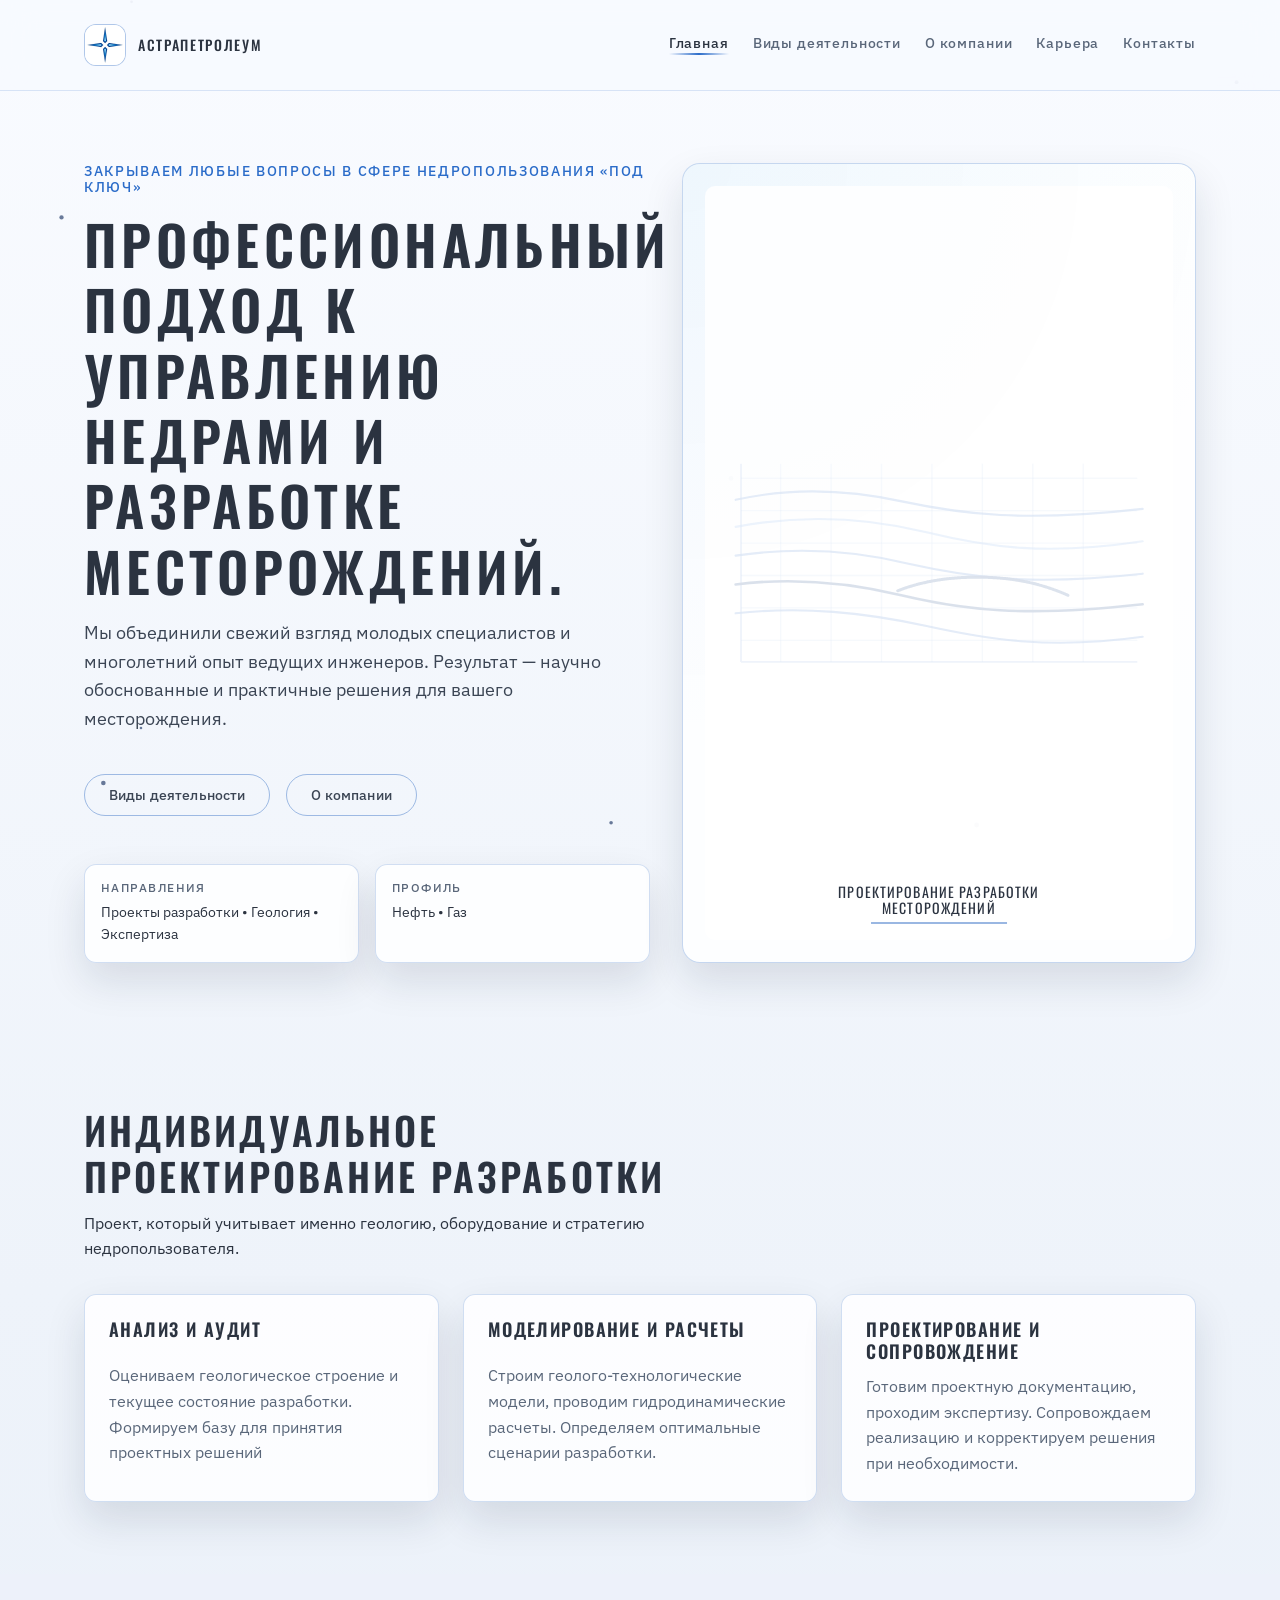
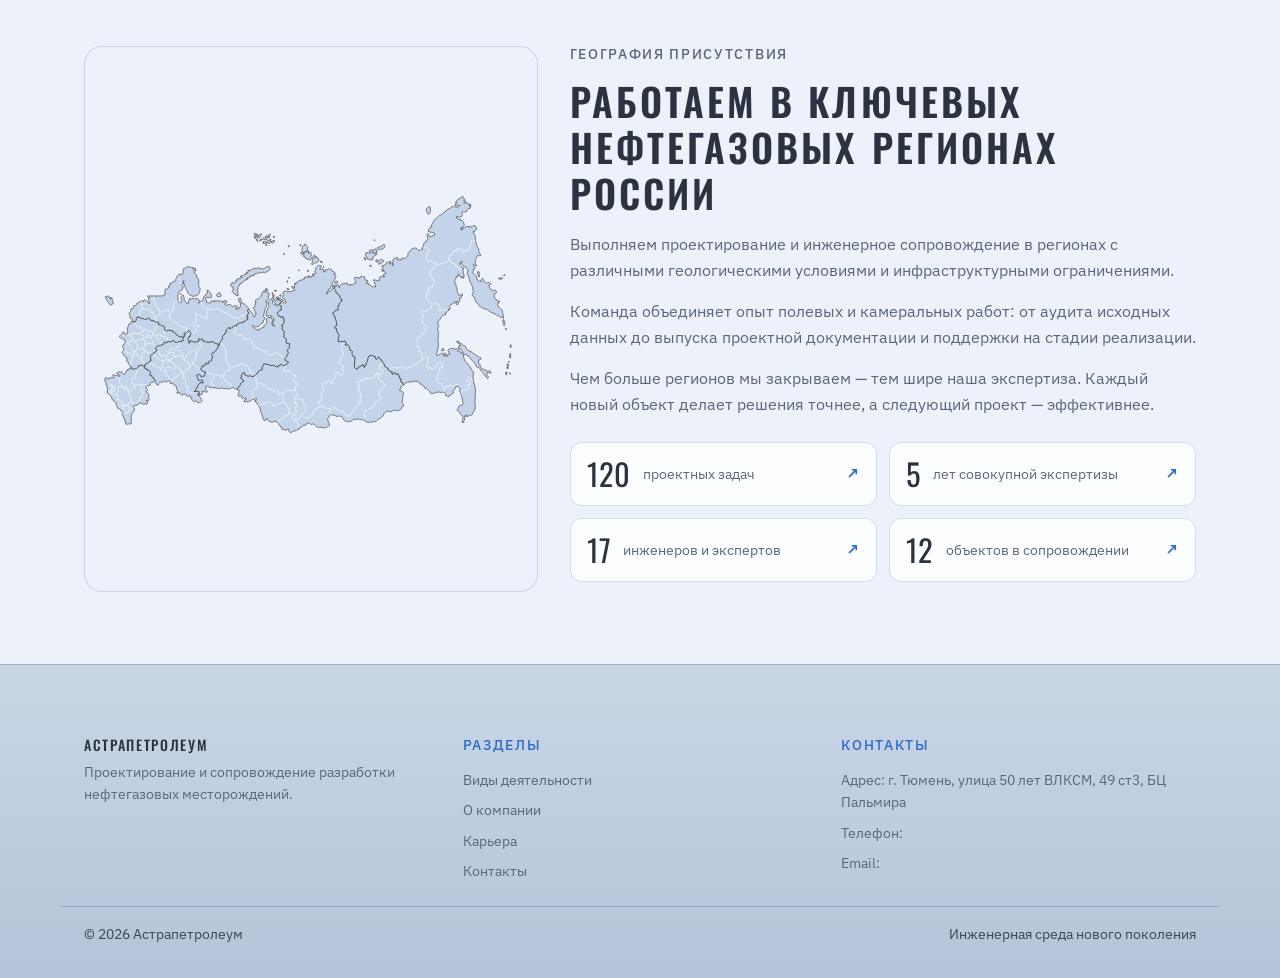
==== commit 8978f823: "Add files via upload" ====
--- a/index.html
+++ b/index.html
@@ -62,17 +62,13 @@
             <div class="cad-anim geo-anim" aria-hidden="true">
               <svg class="geo-section-svg" data-geo-section-svg viewBox="0 0 520 280" preserveAspectRatio="xMidYMid meet" role="presentation" focusable="false">
                 <defs>
-                  <pattern id="trap-cell" width="14" height="14" patternUnits="userSpaceOnUse">
-                    <rect width="14" height="14" fill="var(--geo-trap-fill)" />
-                    <path d="M0 0H14M0 7H14M0 14H14M0 0V14M7 0V14M14 0V14" fill="none" stroke="var(--geo-trap-cell)" stroke-width="0.6" />
-                  </pattern>
-                  <path id="trap-shape" d="M236 190C244 166 272 148 310 146C347 144 388 154 420 170C438 179 447 194 446 212C445 225 431 234 411 236L262 236C247 233 238 223 236 210Z" />
-                  <clipPath id="trap-clip">
-                    <use href="#trap-shape" />
+                  <path id="reservoir-lens-shape" d="M222 169C246 159 276 154 309 155C341 156 371 163 396 174C371 181 343 185 311 186C278 186 247 181 222 169Z" />
+                  <clipPath id="reservoir-lens-clip">
+                    <use href="#reservoir-lens-shape" />
                   </clipPath>
                   <mask id="oil-reveal-mask">
                     <rect x="0" y="0" width="520" height="280" fill="black" />
-                    <rect id="oil-reveal-rect" x="236" y="140" width="220" height="96" rx="22" ry="22" fill="white" />
+                    <rect id="oil-reveal-rect" x="220" y="152" width="180" height="38" rx="12" ry="12" fill="white" />
                   </mask>
                 </defs>
 
@@ -89,33 +85,33 @@
                   <path class="strata-line" d="M34 70C96 56 156 58 220 72C286 86 354 95 486 80" />
                   <path class="strata-line soft" d="M34 100C108 86 176 89 246 106C316 123 379 132 486 116" />
                   <path class="strata-line" d="M34 132C102 122 165 126 226 141C293 156 360 166 486 152" />
-                  <path class="strata-line soft" d="M34 164C98 156 156 161 218 176C286 192 353 201 486 186" />
+                  <path class="strata-line reservoir-layer" d="M34 164C98 156 156 161 218 176C286 192 353 201 486 186" />
+                  <path class="reservoir-band" d="M214 171C242 160 275 155 311 156C347 157 376 164 403 176" />
                   <path class="strata-line" d="M34 196C110 188 176 195 246 210C319 226 385 236 486 222" />
                 </g>
 
                 <g id="well">
-                  <path id="well-path" class="well-path" d="M128 18L128 212Q128 220 136 220L294 220Q306 220 306 208L306 196" />
-                  <circle class="well-bit-halo" cx="306" cy="196" r="10" />
-                  <circle class="well-bit" cx="306" cy="196" r="4.5" />
+                  <path id="well-path" class="well-path" d="M128 18L128 168Q128 176 136 176L286 176Q298 176 298 168" />
+                  <circle class="well-bit-halo" cx="298" cy="168" r="10" />
+                  <circle class="well-bit" cx="298" cy="168" r="4.5" />
                 </g>
 
                 <g id="trap">
-                  <use class="trap-outline" href="#trap-shape" />
-                  <rect class="trap-body" x="236" y="140" width="220" height="96" clip-path="url(#trap-clip)" />
-                  <path class="trap-cap" d="M252 168C274 156 300 152 328 154C356 156 382 164 410 178" />
+                  <use class="trap-outline" href="#reservoir-lens-shape" />
+                  <use class="trap-lens" href="#reservoir-lens-shape" />
                 </g>
 
                 <g id="oil">
-                  <path id="oil-route" d="M420 190C380 188 347 190 322 194C314 196 309 196 306 196" />
-                  <path class="oil-mass" clip-path="url(#trap-clip)" mask="url(#oil-reveal-mask)" d="M242 206C260 194 289 190 320 192C354 194 384 204 412 212C424 215 434 218 442 222L442 236L242 236Z" />
-                  <path class="oil-wave" clip-path="url(#trap-clip)" mask="url(#oil-reveal-mask)" d="M250 207C275 196 299 195 324 198C351 201 378 208 412 216L412 226C381 218 353 214 324 212C296 210 272 213 250 222Z" />
-                  <circle class="oil-packet" r="3.3" cx="420" cy="190" />
-                  <circle class="oil-packet" r="2.9" cx="420" cy="190" />
-                  <circle class="oil-packet" r="2.6" cx="420" cy="190" />
+                  <path id="oil-route" d="M386 173C355 166 331 164 314 165C306 166 301 167 298 168" />
+                  <path class="oil-mass" clip-path="url(#reservoir-lens-clip)" mask="url(#oil-reveal-mask)" d="M222 170C247 160 276 155 311 156C347 157 377 165 402 176L402 188L222 188Z" />
+                  <path class="oil-wave" clip-path="url(#reservoir-lens-clip)" mask="url(#oil-reveal-mask)" d="M232 173C252 166 278 164 307 165C337 167 365 172 391 178L391 184C364 179 336 176 306 175C277 174 252 177 232 181Z" />
+                  <circle class="oil-packet" r="3.3" cx="386" cy="173" />
+                  <circle class="oil-packet" r="2.9" cx="386" cy="173" />
+                  <circle class="oil-packet" r="2.6" cx="386" cy="173" />
                 </g>
 
                 <g id="flow">
-                  <path class="flow-path" d="M306 196L306 208Q306 220 294 220L136 220Q128 220 128 212L128 18" />
+                  <path class="flow-path" d="M298 168Q298 176 286 176L136 176Q128 176 128 168L128 18" />
                 </g>
               </svg>
               <div class="geo-caption">
--- a/animations/geo_section.css
+++ b/animations/geo_section.css
@@ -1,15 +1,14 @@
 ﻿:root {
-  --geo-line-width: 1.4;
-  --geo-line-thin: 1;
+  --geo-line-width: 2.1;
+  --geo-line-thin: 1.35;
   --geo-line-strong: 1.8;
-  --geo-grid-color: rgba(31, 95, 191, 0.16);
-  --geo-axis-color: rgba(31, 95, 191, 0.3);
-  --geo-strata-color: rgba(31, 95, 191, 0.55);
-  --geo-strata-soft: rgba(31, 95, 191, 0.35);
-  --geo-trap-fill: rgba(123, 188, 241, 0.18);
-  --geo-trap-cell: rgba(31, 95, 191, 0.26);
-  --geo-oil: rgba(43, 51, 64, 0.9);
-  --geo-oil-soft: rgba(43, 51, 64, 0.62);
+  --grid: rgba(31, 95, 191, 0.24);
+  --axes: rgba(31, 95, 191, 0.46);
+  --strata: rgba(31, 95, 191, 0.78);
+  --reservoir: rgba(20, 62, 132, 0.98);
+  --oil: rgba(20, 24, 30, 0.96);
+  --geo-strata-soft: rgba(61, 126, 218, 0.62);
+  --geo-oil-soft: rgba(20, 24, 30, 0.66);
   --geo-duration-strata: 2200ms;
   --geo-duration-well: 2400ms;
   --geo-duration-trap: 720ms;
@@ -40,23 +39,23 @@
 
 .geo-section-svg #grid path {
   fill: none;
-  stroke: var(--geo-grid-color);
+  stroke: var(--grid);
   stroke-width: var(--geo-line-thin);
 }
 
 .geo-section-svg #axes path {
   fill: none;
-  stroke: var(--geo-axis-color);
+  stroke: var(--axes);
   stroke-width: var(--geo-line-strong);
 }
 
 .geo-section-svg #strata .strata-line {
   fill: none;
-  stroke: var(--geo-strata-color);
+  stroke: var(--strata);
   stroke-width: var(--geo-line-width);
   stroke-linecap: round;
   stroke-linejoin: round;
-  opacity: 0.95;
+  opacity: 0.98;
   stroke-dasharray: var(--path-length, 1);
   stroke-dashoffset: var(--path-length, 1);
   transition: stroke-dashoffset var(--geo-duration-strata) cubic-bezier(0.18, 0.85, 0.24, 1);
@@ -66,14 +65,32 @@
   stroke: var(--geo-strata-soft);
 }
 
-.geo-section-svg.is-scene-1 #strata .strata-line {
+.geo-section-svg #strata .strata-line.reservoir-layer {
+  stroke: var(--reservoir);
+  stroke-width: calc(var(--geo-line-width) + 0.5);
+}
+
+.geo-section-svg #strata .reservoir-band {
+  fill: none;
+  stroke: var(--reservoir);
+  stroke-width: calc(var(--geo-line-width) + 0.9);
+  stroke-linecap: round;
+  stroke-linejoin: round;
+  opacity: 0.94;
+  stroke-dasharray: var(--path-length, 1);
+  stroke-dashoffset: var(--path-length, 1);
+  transition: stroke-dashoffset var(--geo-duration-strata) cubic-bezier(0.18, 0.85, 0.24, 1);
+}
+
+.geo-section-svg.is-scene-1 #strata .strata-line,
+.geo-section-svg.is-scene-1 #strata .reservoir-band {
   stroke-dashoffset: 0;
 }
 
 .geo-section-svg #well .well-path {
   fill: none;
-  stroke: var(--geo-strata-color);
-  stroke-width: calc(var(--geo-line-width) + 0.4);
+  stroke: var(--strata);
+  stroke-width: calc(var(--geo-line-width) + 0.25);
   stroke-linecap: round;
   stroke-linejoin: round;
   stroke-dasharray: var(--well-length, 1);
@@ -93,12 +110,12 @@
 }
 
 .geo-section-svg #well .well-bit {
-  fill: rgba(43, 108, 201, 0.75);
+  fill: rgba(43, 108, 201, 0.82);
   transition: opacity 260ms ease;
 }
 
 .geo-section-svg #well .well-bit-halo {
-  fill: rgba(43, 108, 201, 0.16);
+  fill: rgba(43, 108, 201, 0.2);
   transform-origin: center;
   transition: opacity 260ms ease;
 }
@@ -120,47 +137,36 @@
 
 .geo-section-svg #trap .trap-outline {
   fill: none;
-  stroke: var(--geo-strata-color);
-  stroke-width: calc(var(--geo-line-width) + 0.3);
+  stroke: var(--reservoir);
+  stroke-width: calc(var(--geo-line-width) + 0.35);
   opacity: 0;
   transition: opacity var(--geo-duration-trap) ease;
 }
 
-.geo-section-svg #trap .trap-body {
-  fill: url(#trap-cell);
-  opacity: 0;
-  transition: opacity var(--geo-duration-trap) ease;
-}
-
-.geo-section-svg #trap .trap-cap {
-  fill: none;
-  stroke: rgba(31, 95, 191, 0.32);
-  stroke-width: var(--geo-line-thin);
-  stroke-dasharray: 5 6;
+.geo-section-svg #trap .trap-lens {
+  fill: rgba(20, 62, 132, 0.2);
   opacity: 0;
   transition: opacity var(--geo-duration-trap) ease;
 }
 
 .geo-section-svg.is-scene-3 #trap .trap-outline,
 .geo-section-svg.is-scene-4 #trap .trap-outline,
-.geo-section-svg.is-scene-3 #trap .trap-body,
-.geo-section-svg.is-scene-4 #trap .trap-body,
-.geo-section-svg.is-scene-3 #trap .trap-cap,
-.geo-section-svg.is-scene-4 #trap .trap-cap {
+.geo-section-svg.is-scene-3 #trap .trap-lens,
+.geo-section-svg.is-scene-4 #trap .trap-lens {
   opacity: 1;
 }
 
 .geo-section-svg #oil #oil-route {
   fill: none;
-  stroke: rgba(43, 51, 64, 0.2);
-  stroke-width: 1;
+  stroke: rgba(20, 24, 30, 0.32);
+  stroke-width: 1.1;
   stroke-dasharray: 3 5;
   opacity: 0;
   transition: opacity 320ms ease;
 }
 
 .geo-section-svg #oil .oil-mass {
-  fill: var(--geo-oil);
+  fill: var(--oil);
   opacity: 0;
   transform-origin: center;
   transition: opacity 220ms ease;
@@ -180,7 +186,7 @@
 }
 
 .geo-section-svg #oil .oil-packet {
-  fill: var(--geo-oil);
+  fill: var(--oil);
   opacity: 0;
 }
 
@@ -210,8 +216,8 @@
 
 .geo-section-svg #flow .flow-path {
   fill: none;
-  stroke: var(--geo-oil);
-  stroke-width: calc(var(--geo-line-width) + 0.4);
+  stroke: var(--oil);
+  stroke-width: calc(var(--geo-line-width) + 0.25);
   stroke-linecap: round;
   stroke-dasharray: 10 12;
   stroke-dashoffset: 0;
@@ -219,7 +225,7 @@
 }
 
 .geo-section-svg.is-scene-4 #flow .flow-path {
-  opacity: 0.95;
+  opacity: 0.98;
   animation: geo-flow 620ms linear infinite, geo-flow-pulse 1400ms ease-in-out infinite;
 }
 
@@ -287,7 +293,7 @@
 @keyframes geo-flow-pulse {
   0%,
   100% { opacity: 0.72; }
-  50% { opacity: 0.95; }
+  50% { opacity: 0.98; }
 }
 
 @media (max-width: 700px) {
@@ -303,10 +309,10 @@
 
 @media (prefers-reduced-motion: reduce) {
   .geo-section-svg #strata .strata-line,
+  .geo-section-svg #strata .reservoir-band,
   .geo-section-svg #well .well-path,
   .geo-section-svg #trap .trap-outline,
-  .geo-section-svg #trap .trap-body,
-  .geo-section-svg #trap .trap-cap,
+  .geo-section-svg #trap .trap-lens,
   .geo-section-svg #oil .oil-mass,
   .geo-section-svg #oil .oil-wave,
   .geo-section-svg #oil #oil-route,
@@ -318,13 +324,13 @@
   }
 
   .geo-section-svg #strata .strata-line,
+  .geo-section-svg #strata .reservoir-band,
   .geo-section-svg #well .well-path {
     stroke-dashoffset: 0;
   }
 
   .geo-section-svg #trap .trap-outline,
-  .geo-section-svg #trap .trap-body,
-  .geo-section-svg #trap .trap-cap,
+  .geo-section-svg #trap .trap-lens,
   .geo-section-svg #oil .oil-mass,
   .geo-section-svg #oil .oil-wave,
   .geo-section-svg #oil #oil-route,
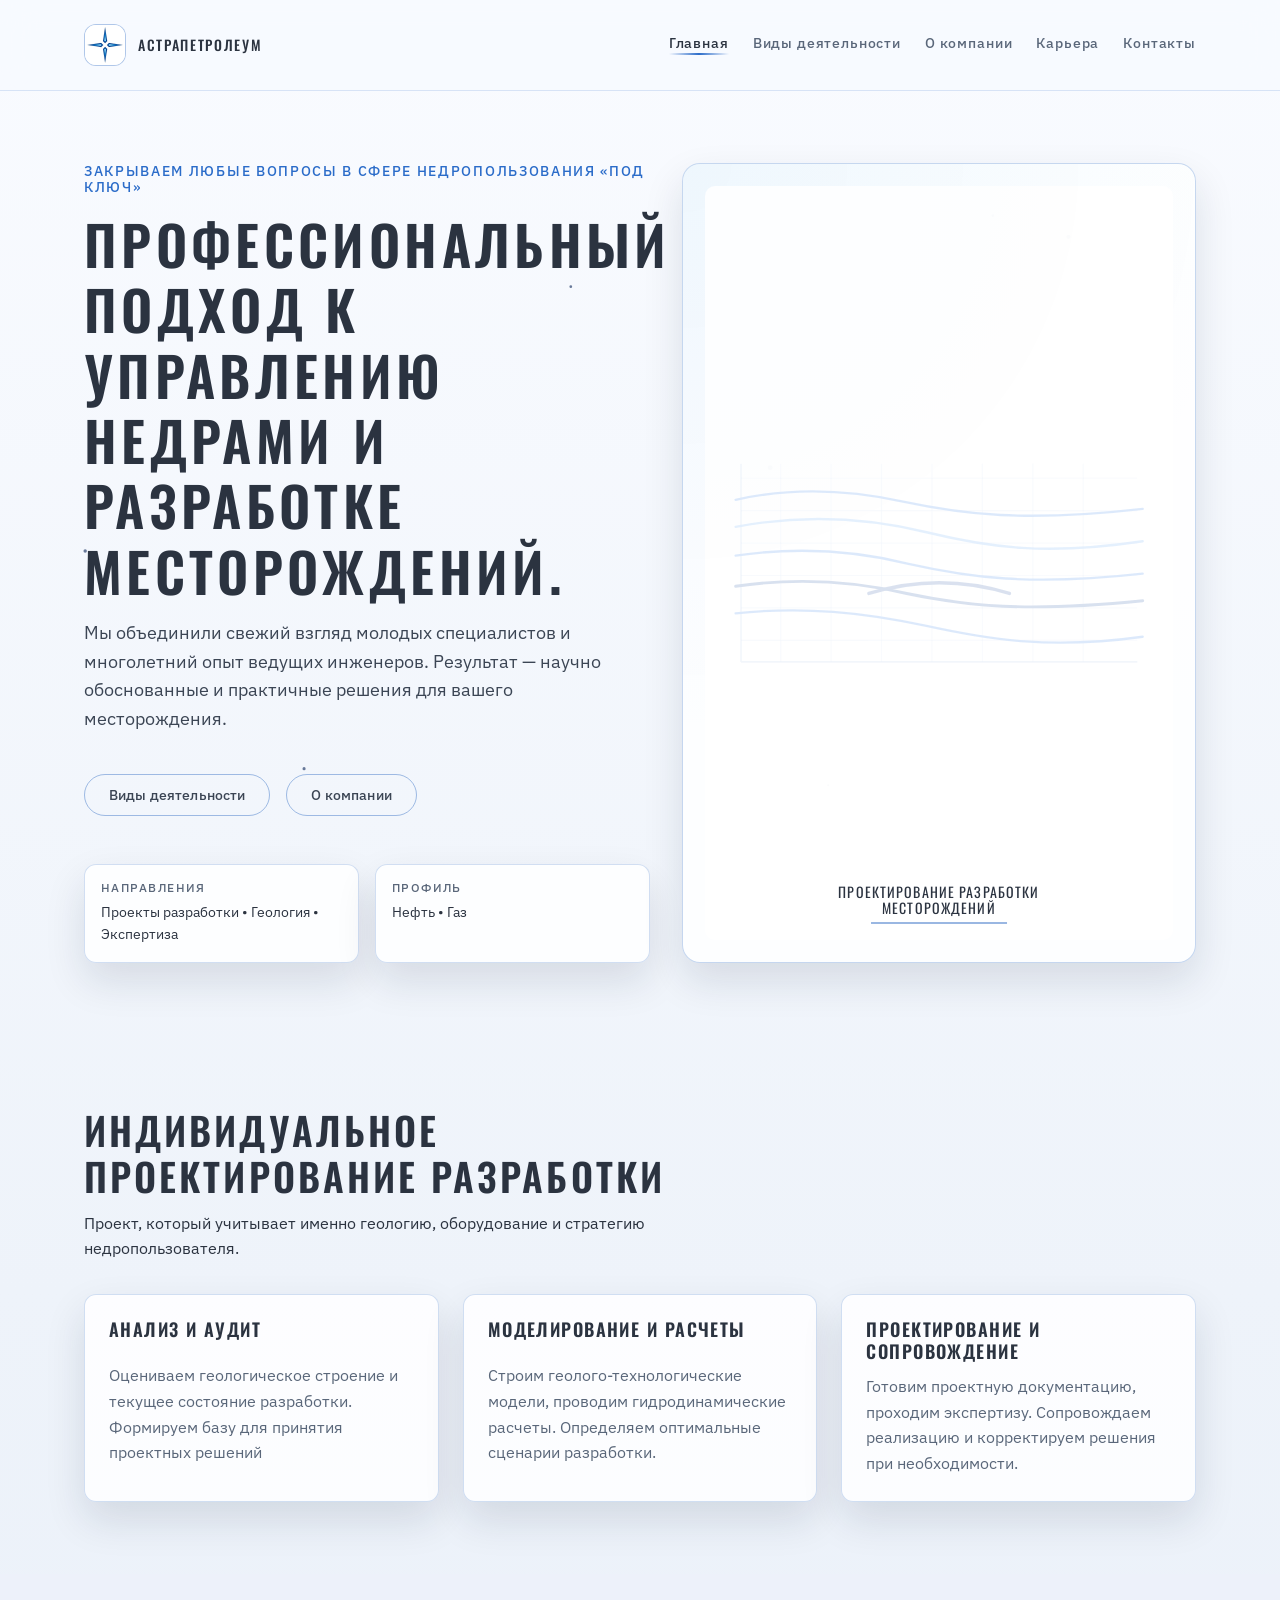
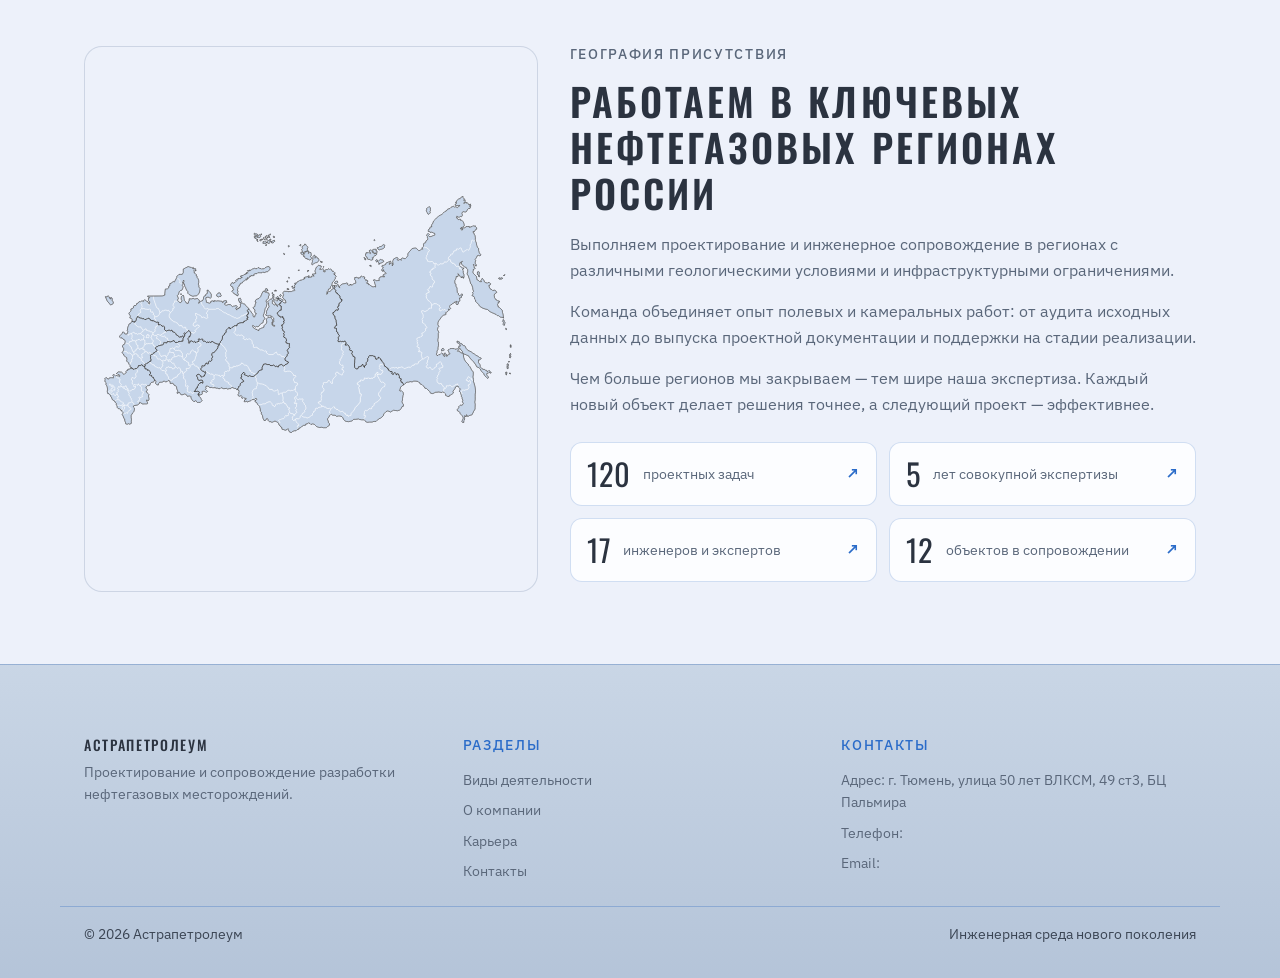
==== commit a1a4b03b: "Add files via upload" ====
--- a/index.html
+++ b/index.html
@@ -62,13 +62,13 @@
             <div class="cad-anim geo-anim" aria-hidden="true">
               <svg class="geo-section-svg" data-geo-section-svg viewBox="0 0 520 280" preserveAspectRatio="xMidYMid meet" role="presentation" focusable="false">
                 <defs>
-                  <path id="reservoir-lens-shape" d="M222 169C246 159 276 154 309 155C341 156 371 163 396 174C371 181 343 185 311 186C278 186 247 181 222 169Z" />
+                  <path id="reservoir-lens-shape" d="M178 176C201 166 230 160 260 160C291 160 319 166 343 176C319 184 291 189 260 189C229 189 201 184 178 176Z" />
                   <clipPath id="reservoir-lens-clip">
                     <use href="#reservoir-lens-shape" />
                   </clipPath>
                   <mask id="oil-reveal-mask">
                     <rect x="0" y="0" width="520" height="280" fill="black" />
-                    <rect id="oil-reveal-rect" x="220" y="152" width="180" height="38" rx="12" ry="12" fill="white" />
+                    <rect id="oil-reveal-rect" x="178" y="158" width="165" height="34" rx="11" ry="11" fill="white" />
                   </mask>
                 </defs>
 
@@ -85,15 +85,15 @@
                   <path class="strata-line" d="M34 70C96 56 156 58 220 72C286 86 354 95 486 80" />
                   <path class="strata-line soft" d="M34 100C108 86 176 89 246 106C316 123 379 132 486 116" />
                   <path class="strata-line" d="M34 132C102 122 165 126 226 141C293 156 360 166 486 152" />
-                  <path class="strata-line reservoir-layer" d="M34 164C98 156 156 161 218 176C286 192 353 201 486 186" />
-                  <path class="reservoir-band" d="M214 171C242 160 275 155 311 156C347 157 376 164 403 176" />
+                  <path class="strata-line reservoir-layer" d="M34 166C102 156 164 160 224 174C290 188 356 195 486 182" />
+                  <path class="reservoir-band" d="M182 174C208 166 233 162 260 162C288 162 313 166 338 174" />
                   <path class="strata-line" d="M34 196C110 188 176 195 246 210C319 226 385 236 486 222" />
                 </g>
 
                 <g id="well">
-                  <path id="well-path" class="well-path" d="M128 18L128 168Q128 176 136 176L286 176Q298 176 298 168" />
-                  <circle class="well-bit-halo" cx="298" cy="168" r="10" />
-                  <circle class="well-bit" cx="298" cy="168" r="4.5" />
+                  <path id="well-path" class="well-path" d="M260 18V176" />
+                  <circle class="well-bit-halo" cx="260" cy="176" r="10" />
+                  <circle class="well-bit" cx="260" cy="176" r="4.5" />
                 </g>
 
                 <g id="trap">
@@ -102,16 +102,16 @@
                 </g>
 
                 <g id="oil">
-                  <path id="oil-route" d="M386 173C355 166 331 164 314 165C306 166 301 167 298 168" />
-                  <path class="oil-mass" clip-path="url(#reservoir-lens-clip)" mask="url(#oil-reveal-mask)" d="M222 170C247 160 276 155 311 156C347 157 377 165 402 176L402 188L222 188Z" />
-                  <path class="oil-wave" clip-path="url(#reservoir-lens-clip)" mask="url(#oil-reveal-mask)" d="M232 173C252 166 278 164 307 165C337 167 365 172 391 178L391 184C364 179 336 176 306 175C277 174 252 177 232 181Z" />
-                  <circle class="oil-packet" r="3.3" cx="386" cy="173" />
-                  <circle class="oil-packet" r="2.9" cx="386" cy="173" />
-                  <circle class="oil-packet" r="2.6" cx="386" cy="173" />
+                  <path id="oil-route" d="M338 176C315 172 292 172 274 174C268 175 264 176 260 176" />
+                  <path class="oil-mass" clip-path="url(#reservoir-lens-clip)" mask="url(#oil-reveal-mask)" d="M178 176C202 166 230 160 260 160C291 160 320 166 343 176L343 189L178 189Z" />
+                  <path class="oil-wave" clip-path="url(#reservoir-lens-clip)" mask="url(#oil-reveal-mask)" d="M188 178C208 171 233 169 260 170C288 171 313 175 332 180L332 186C313 182 287 179 260 178C233 177 208 179 188 183Z" />
+                  <circle class="oil-packet" r="3.3" cx="338" cy="176" />
+                  <circle class="oil-packet" r="2.9" cx="338" cy="176" />
+                  <circle class="oil-packet" r="2.6" cx="338" cy="176" />
                 </g>
 
                 <g id="flow">
-                  <path class="flow-path" d="M298 168Q298 176 286 176L136 176Q128 176 128 168L128 18" />
+                  <path class="flow-path" d="M260 176V18" />
                 </g>
               </svg>
               <div class="geo-caption">
--- a/animations/geo_section.css
+++ b/animations/geo_section.css
@@ -1,14 +1,14 @@
 ﻿:root {
-  --geo-line-width: 2.1;
-  --geo-line-thin: 1.35;
-  --geo-line-strong: 1.8;
-  --grid: rgba(31, 95, 191, 0.24);
-  --axes: rgba(31, 95, 191, 0.46);
-  --strata: rgba(31, 95, 191, 0.78);
-  --reservoir: rgba(20, 62, 132, 0.98);
-  --oil: rgba(20, 24, 30, 0.96);
-  --geo-strata-soft: rgba(61, 126, 218, 0.62);
-  --geo-oil-soft: rgba(20, 24, 30, 0.66);
+  --geo-line-width: 2.35;
+  --geo-line-thin: 1.15;
+  --geo-line-strong: 1.65;
+  --grid: rgba(31, 95, 191, 0.16);
+  --axes: rgba(31, 95, 191, 0.34);
+  --strata: rgba(34, 116, 232, 0.96);
+  --reservoir: rgba(15, 66, 154, 1);
+  --oil: rgba(10, 12, 16, 0.98);
+  --geo-strata-soft: rgba(54, 141, 242, 0.82);
+  --geo-oil-soft: rgba(10, 12, 16, 0.72);
   --geo-duration-strata: 2200ms;
   --geo-duration-well: 2400ms;
   --geo-duration-trap: 720ms;
@@ -55,7 +55,7 @@
   stroke-width: var(--geo-line-width);
   stroke-linecap: round;
   stroke-linejoin: round;
-  opacity: 0.98;
+  opacity: 1;
   stroke-dasharray: var(--path-length, 1);
   stroke-dashoffset: var(--path-length, 1);
   transition: stroke-dashoffset var(--geo-duration-strata) cubic-bezier(0.18, 0.85, 0.24, 1);
@@ -67,16 +67,16 @@
 
 .geo-section-svg #strata .strata-line.reservoir-layer {
   stroke: var(--reservoir);
-  stroke-width: calc(var(--geo-line-width) + 0.5);
+  stroke-width: calc(var(--geo-line-width) + 0.55);
 }
 
 .geo-section-svg #strata .reservoir-band {
   fill: none;
   stroke: var(--reservoir);
-  stroke-width: calc(var(--geo-line-width) + 0.9);
+  stroke-width: calc(var(--geo-line-width) + 1.05);
   stroke-linecap: round;
   stroke-linejoin: round;
-  opacity: 0.94;
+  opacity: 0.96;
   stroke-dasharray: var(--path-length, 1);
   stroke-dashoffset: var(--path-length, 1);
   transition: stroke-dashoffset var(--geo-duration-strata) cubic-bezier(0.18, 0.85, 0.24, 1);
@@ -89,8 +89,8 @@
 
 .geo-section-svg #well .well-path {
   fill: none;
-  stroke: var(--strata);
-  stroke-width: calc(var(--geo-line-width) + 0.25);
+  stroke: var(--axes);
+  stroke-width: calc(var(--geo-line-width) + 0.1);
   stroke-linecap: round;
   stroke-linejoin: round;
   stroke-dasharray: var(--well-length, 1);
@@ -110,12 +110,12 @@
 }
 
 .geo-section-svg #well .well-bit {
-  fill: rgba(43, 108, 201, 0.82);
+  fill: rgba(43, 108, 201, 0.9);
   transition: opacity 260ms ease;
 }
 
 .geo-section-svg #well .well-bit-halo {
-  fill: rgba(43, 108, 201, 0.2);
+  fill: rgba(43, 108, 201, 0.24);
   transform-origin: center;
   transition: opacity 260ms ease;
 }
@@ -144,7 +144,7 @@
 }
 
 .geo-section-svg #trap .trap-lens {
-  fill: rgba(20, 62, 132, 0.2);
+  fill: rgba(15, 66, 154, 0.24);
   opacity: 0;
   transition: opacity var(--geo-duration-trap) ease;
 }
@@ -158,9 +158,9 @@
 
 .geo-section-svg #oil #oil-route {
   fill: none;
-  stroke: rgba(20, 24, 30, 0.32);
-  stroke-width: 1.1;
-  stroke-dasharray: 3 5;
+  stroke: rgba(10, 12, 16, 0.38);
+  stroke-width: 1.2;
+  stroke-dasharray: 4 5;
   opacity: 0;
   transition: opacity 320ms ease;
 }
@@ -180,7 +180,7 @@
 
 .geo-section-svg #oil #oil-reveal-rect {
   transform-box: fill-box;
-  transform-origin: left center;
+  transform-origin: right center;
   transform: scaleX(0);
   transition: transform var(--geo-duration-fill) cubic-bezier(0.28, 0.9, 0.36, 1);
 }
@@ -217,16 +217,16 @@
 .geo-section-svg #flow .flow-path {
   fill: none;
   stroke: var(--oil);
-  stroke-width: calc(var(--geo-line-width) + 0.25);
+  stroke-width: calc(var(--geo-line-width) + 0.3);
   stroke-linecap: round;
-  stroke-dasharray: 10 12;
+  stroke-dasharray: 18 9;
   stroke-dashoffset: 0;
   opacity: 0;
 }
 
 .geo-section-svg.is-scene-4 #flow .flow-path {
   opacity: 0.98;
-  animation: geo-flow 620ms linear infinite, geo-flow-pulse 1400ms ease-in-out infinite;
+  animation: geo-flow 860ms linear infinite, geo-flow-pulse 1800ms ease-in-out infinite;
 }
 
 .geo-section-svg.is-resetting #oil,
@@ -282,17 +282,17 @@
 
 @keyframes geo-oil-pulse {
   0%,
-  100% { opacity: 0.84; }
+  100% { opacity: 0.88; }
   50% { opacity: 1; }
 }
 
 @keyframes geo-flow {
-  to { stroke-dashoffset: 44; }
+  to { stroke-dashoffset: -54; }
 }
 
 @keyframes geo-flow-pulse {
   0%,
-  100% { opacity: 0.72; }
+  100% { opacity: 0.8; }
   50% { opacity: 0.98; }
 }
 
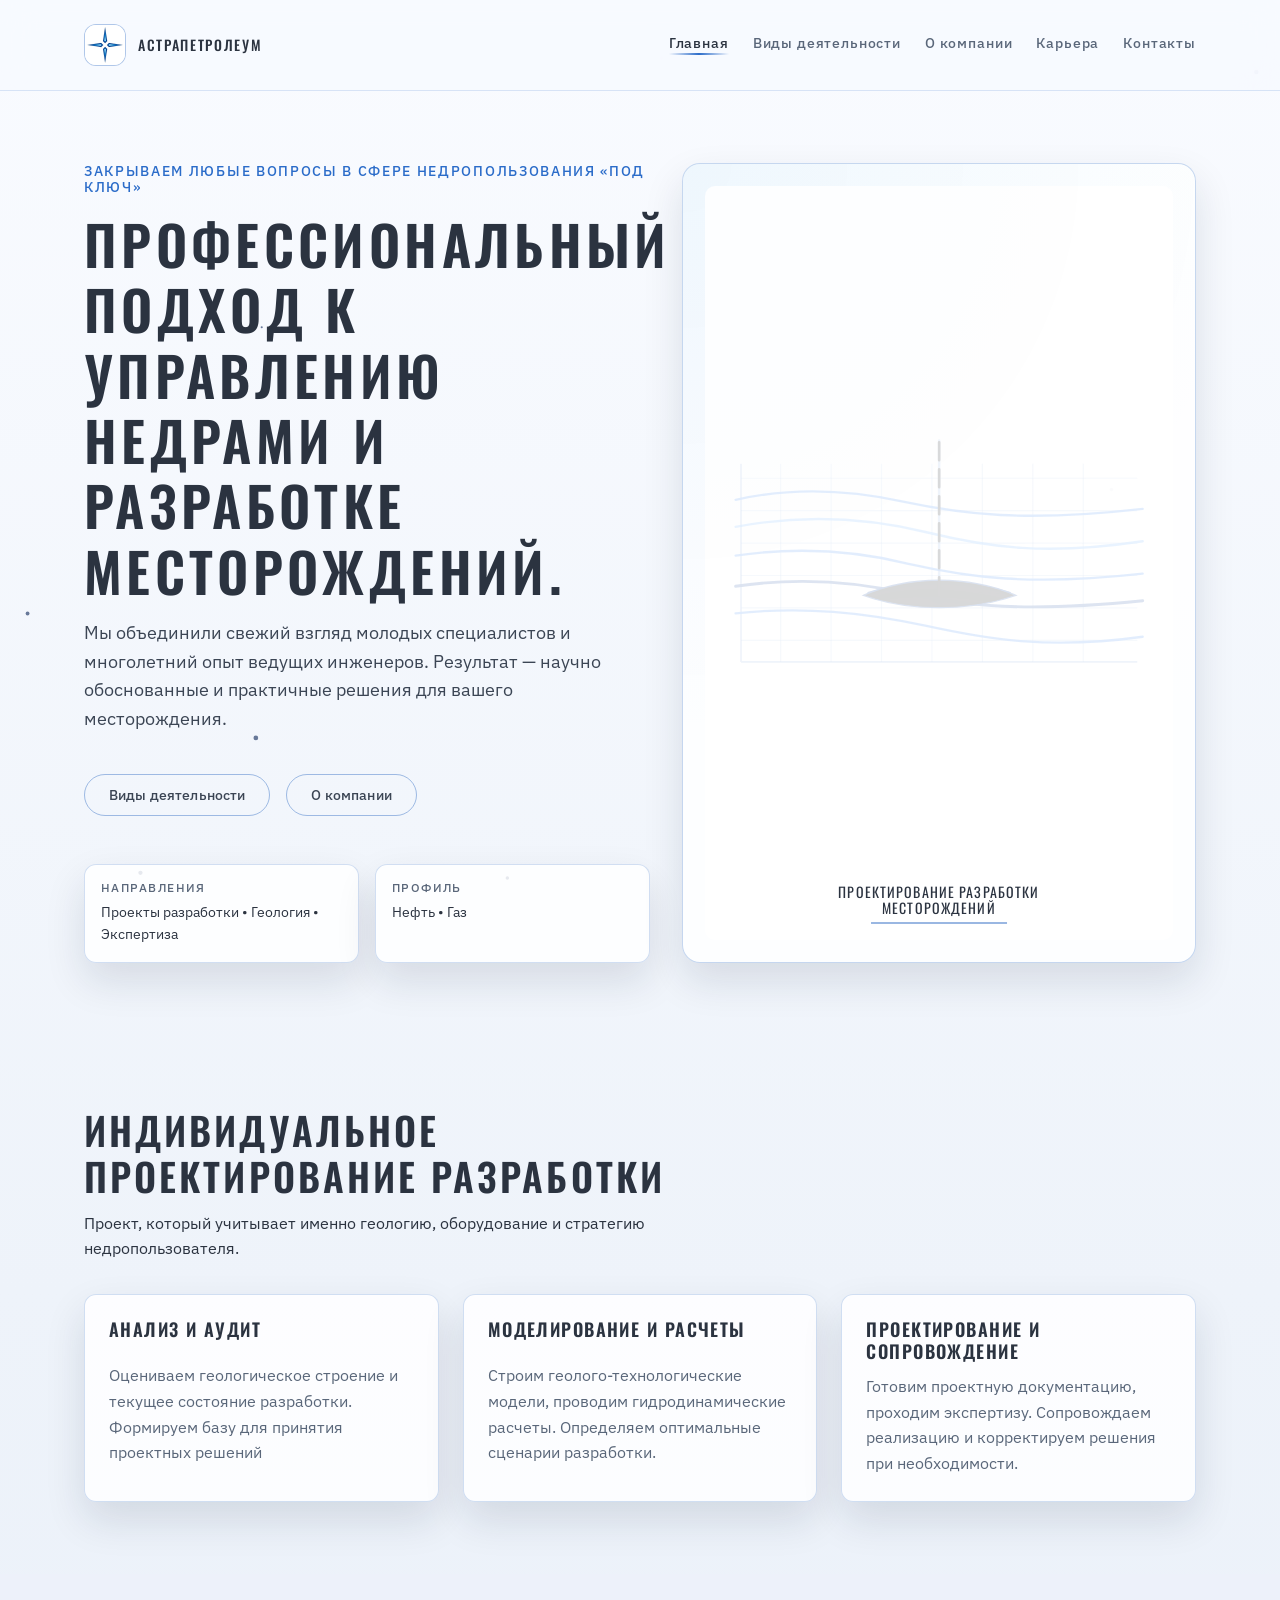
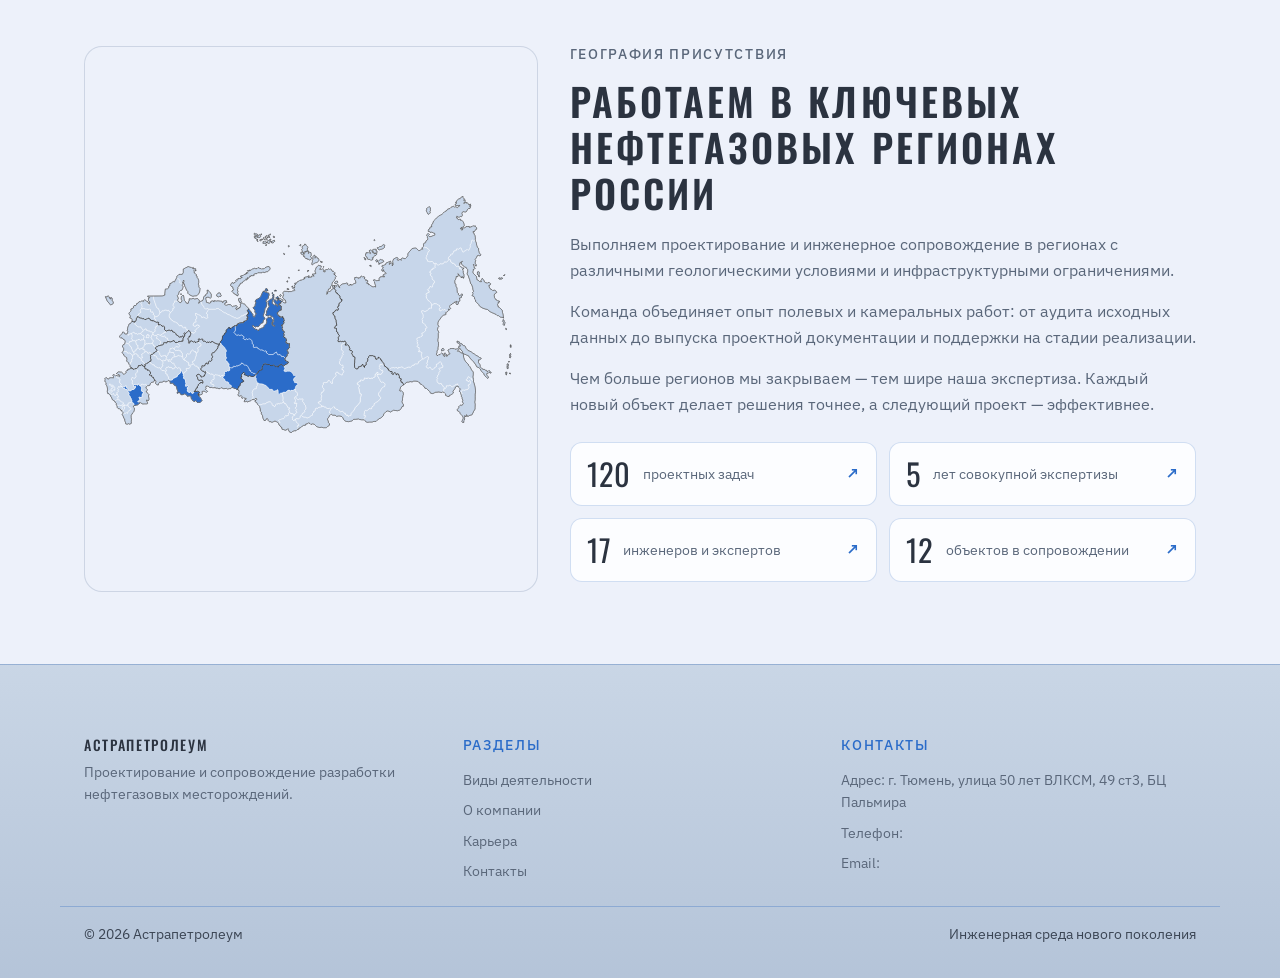
==== commit 159f5b64: "Add files via upload" ====
--- a/index.html
+++ b/index.html
@@ -91,7 +91,7 @@
                 </g>
 
                 <g id="well">
-                  <path id="well-path" class="well-path" d="M260 18V176" />
+                  <path id="well-path" class="well-path" d="M260 4V176" />
                   <circle class="well-bit-halo" cx="260" cy="176" r="10" />
                   <circle class="well-bit" cx="260" cy="176" r="4.5" />
                 </g>
@@ -111,7 +111,7 @@
                 </g>
 
                 <g id="flow">
-                  <path class="flow-path" d="M260 176V18" />
+                  <path class="flow-path" d="M260 176V4" />
                 </g>
               </svg>
               <div class="geo-caption">
--- a/animations/geo_section.css
+++ b/animations/geo_section.css
@@ -2,13 +2,13 @@
   --geo-line-width: 2.35;
   --geo-line-thin: 1.15;
   --geo-line-strong: 1.65;
-  --grid: rgba(31, 95, 191, 0.16);
-  --axes: rgba(31, 95, 191, 0.34);
-  --strata: rgba(34, 116, 232, 0.96);
-  --reservoir: rgba(15, 66, 154, 1);
+  --grid: rgba(31, 95, 191, 0.24);
+  --axes: rgba(31, 95, 191, 0.44);
+  --strata: rgba(35, 122, 242, 0.84);
+  --reservoir: rgba(15, 66, 154, 0.92);
   --oil: rgba(10, 12, 16, 0.98);
-  --geo-strata-soft: rgba(54, 141, 242, 0.82);
-  --geo-oil-soft: rgba(10, 12, 16, 0.72);
+  --geo-strata-soft: rgba(59, 153, 255, 0.72);
+  --geo-oil-soft: rgba(10, 12, 16, 0.86);
   --geo-duration-strata: 2200ms;
   --geo-duration-well: 2400ms;
   --geo-duration-trap: 720ms;
@@ -55,10 +55,10 @@
   stroke-width: var(--geo-line-width);
   stroke-linecap: round;
   stroke-linejoin: round;
-  opacity: 1;
-  stroke-dasharray: var(--path-length, 1);
-  stroke-dashoffset: var(--path-length, 1);
-  transition: stroke-dashoffset var(--geo-duration-strata) cubic-bezier(0.18, 0.85, 0.24, 1);
+  opacity: 0.96;
+  stroke-dasharray: none;
+  stroke-dashoffset: 0;
+  transition: none;
 }
 
 .geo-section-svg #strata .strata-line.soft {
@@ -76,15 +76,10 @@
   stroke-width: calc(var(--geo-line-width) + 1.05);
   stroke-linecap: round;
   stroke-linejoin: round;
-  opacity: 0.96;
-  stroke-dasharray: var(--path-length, 1);
-  stroke-dashoffset: var(--path-length, 1);
-  transition: stroke-dashoffset var(--geo-duration-strata) cubic-bezier(0.18, 0.85, 0.24, 1);
-}
-
-.geo-section-svg.is-scene-1 #strata .strata-line,
-.geo-section-svg.is-scene-1 #strata .reservoir-band {
-  stroke-dashoffset: 0;
+  opacity: 0.98;
+  stroke-dasharray: none;
+  stroke-dashoffset: 0;
+  transition: none;
 }
 
 .geo-section-svg #well .well-path {
@@ -93,20 +88,14 @@
   stroke-width: calc(var(--geo-line-width) + 0.1);
   stroke-linecap: round;
   stroke-linejoin: round;
-  stroke-dasharray: var(--well-length, 1);
-  stroke-dashoffset: var(--well-length, 1);
-  transition: stroke-dashoffset var(--geo-duration-well) cubic-bezier(0.2, 0.72, 0.25, 1);
-}
-
-.geo-section-svg.is-scene-2 #well .well-path,
-.geo-section-svg.is-scene-3 #well .well-path,
-.geo-section-svg.is-scene-4 #well .well-path {
-  stroke-dashoffset: 0;
+  stroke-dasharray: none;
+  stroke-dashoffset: 0;
+  transition: none;
 }
 
 .geo-section-svg #well .well-bit,
 .geo-section-svg #well .well-bit-halo {
-  opacity: 0;
+  opacity: 1;
 }
 
 .geo-section-svg #well .well-bit {
@@ -139,21 +128,14 @@
   fill: none;
   stroke: var(--reservoir);
   stroke-width: calc(var(--geo-line-width) + 0.35);
-  opacity: 0;
-  transition: opacity var(--geo-duration-trap) ease;
+  opacity: 1;
+  transition: none;
 }
 
 .geo-section-svg #trap .trap-lens {
-  fill: rgba(15, 66, 154, 0.24);
-  opacity: 0;
-  transition: opacity var(--geo-duration-trap) ease;
-}
-
-.geo-section-svg.is-scene-3 #trap .trap-outline,
-.geo-section-svg.is-scene-4 #trap .trap-outline,
-.geo-section-svg.is-scene-3 #trap .trap-lens,
-.geo-section-svg.is-scene-4 #trap .trap-lens {
-  opacity: 1;
+  fill: var(--oil);
+  opacity: 0.82;
+  transition: none;
 }
 
 .geo-section-svg #oil #oil-route {
@@ -161,28 +143,28 @@
   stroke: rgba(10, 12, 16, 0.38);
   stroke-width: 1.2;
   stroke-dasharray: 4 5;
-  opacity: 0;
-  transition: opacity 320ms ease;
+  opacity: 1;
+  transition: none;
 }
 
 .geo-section-svg #oil .oil-mass {
   fill: var(--oil);
-  opacity: 0;
+  opacity: 1;
   transform-origin: center;
-  transition: opacity 220ms ease;
+  transition: none;
 }
 
 .geo-section-svg #oil .oil-wave {
   fill: var(--geo-oil-soft);
-  opacity: 0;
-  transition: opacity 220ms ease;
+  opacity: 1;
+  transition: none;
 }
 
 .geo-section-svg #oil #oil-reveal-rect {
   transform-box: fill-box;
   transform-origin: right center;
-  transform: scaleX(0);
-  transition: transform var(--geo-duration-fill) cubic-bezier(0.28, 0.9, 0.36, 1);
+  transform: scaleX(1);
+  transition: none;
 }
 
 .geo-section-svg #oil .oil-packet {
@@ -190,30 +172,6 @@
   opacity: 0;
 }
 
-.geo-section-svg.is-scene-3 #oil #oil-route,
-.geo-section-svg.is-scene-4 #oil #oil-route {
-  opacity: 1;
-}
-
-.geo-section-svg.is-scene-3 #oil .oil-mass,
-.geo-section-svg.is-scene-4 #oil .oil-mass,
-.geo-section-svg.is-scene-3 #oil .oil-wave,
-.geo-section-svg.is-scene-4 #oil .oil-wave {
-  opacity: 1;
-}
-
-.geo-section-svg.is-scene-3 #oil .oil-mass,
-.geo-section-svg.is-scene-4 #oil .oil-mass,
-.geo-section-svg.is-scene-3 #oil .oil-wave,
-.geo-section-svg.is-scene-4 #oil .oil-wave {
-  animation: geo-oil-pulse 2100ms ease-in-out infinite;
-}
-
-.geo-section-svg.is-scene-3 #oil #oil-reveal-rect,
-.geo-section-svg.is-scene-4 #oil #oil-reveal-rect {
-  transform: scaleX(1);
-}
-
 .geo-section-svg #flow .flow-path {
   fill: none;
   stroke: var(--oil);
@@ -221,12 +179,8 @@
   stroke-linecap: round;
   stroke-dasharray: 18 9;
   stroke-dashoffset: 0;
-  opacity: 0;
-}
-
-.geo-section-svg.is-scene-4 #flow .flow-path {
   opacity: 0.98;
-  animation: geo-flow 860ms linear infinite, geo-flow-pulse 1800ms ease-in-out infinite;
+  animation: geo-flow 1020ms linear infinite;
 }
 
 .geo-section-svg.is-resetting #oil,
@@ -280,20 +234,8 @@
   50% { transform: scale(1.1); }
 }
 
-@keyframes geo-oil-pulse {
-  0%,
-  100% { opacity: 0.88; }
-  50% { opacity: 1; }
-}
-
 @keyframes geo-flow {
   to { stroke-dashoffset: -54; }
-}
-
-@keyframes geo-flow-pulse {
-  0%,
-  100% { opacity: 0.8; }
-  50% { opacity: 0.98; }
 }
 
 @media (max-width: 700px) {
@@ -323,28 +265,6 @@
     transition: none !important;
   }
 
-  .geo-section-svg #strata .strata-line,
-  .geo-section-svg #strata .reservoir-band,
-  .geo-section-svg #well .well-path {
-    stroke-dashoffset: 0;
-  }
-
-  .geo-section-svg #trap .trap-outline,
-  .geo-section-svg #trap .trap-lens,
-  .geo-section-svg #oil .oil-mass,
-  .geo-section-svg #oil .oil-wave,
-  .geo-section-svg #oil #oil-route,
-  .geo-section-svg #flow .flow-path,
-  .geo-section-svg #well .well-bit,
-  .geo-section-svg #well .well-bit-halo {
-    opacity: 1;
-  }
-
-  .geo-section-svg #oil #oil-reveal-rect {
-    transform: scaleX(1);
-    transition: none !important;
-  }
-
   .geo-section-svg #flow .flow-path {
     stroke-dashoffset: 0;
   }
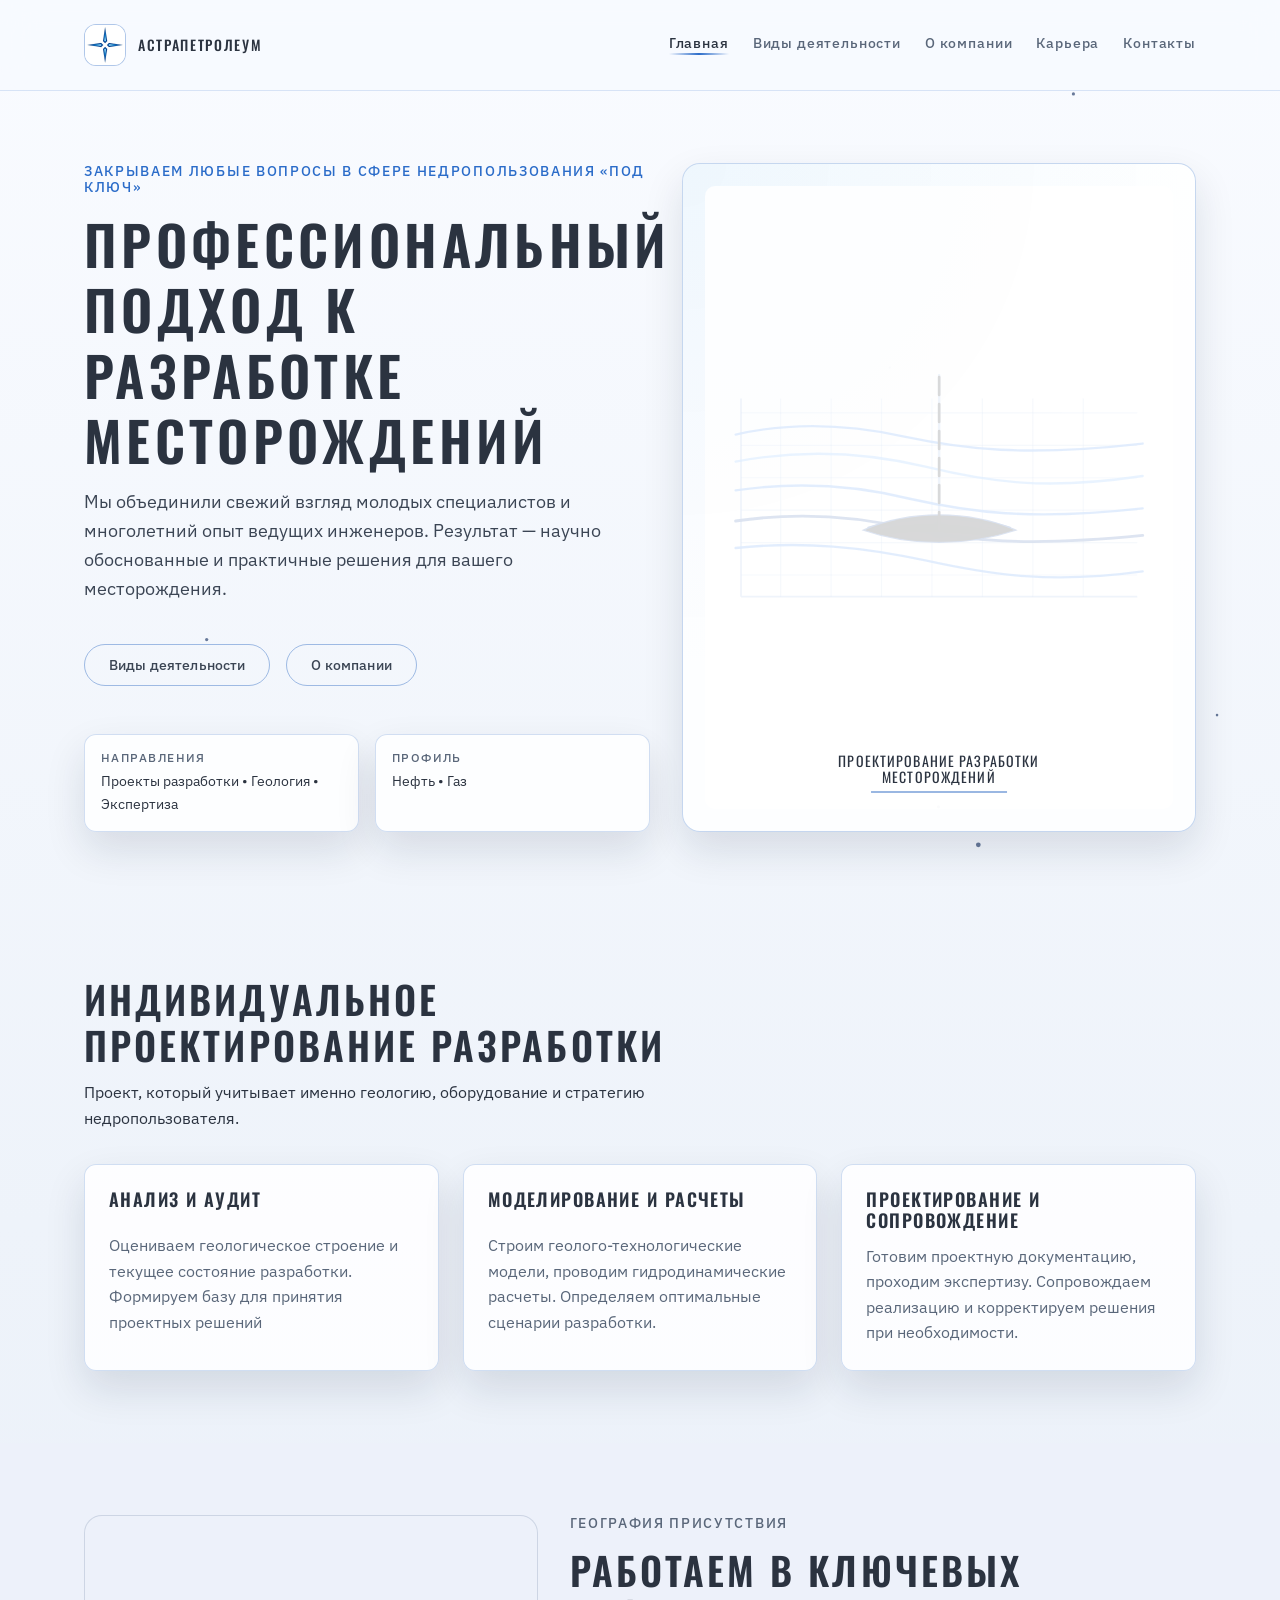
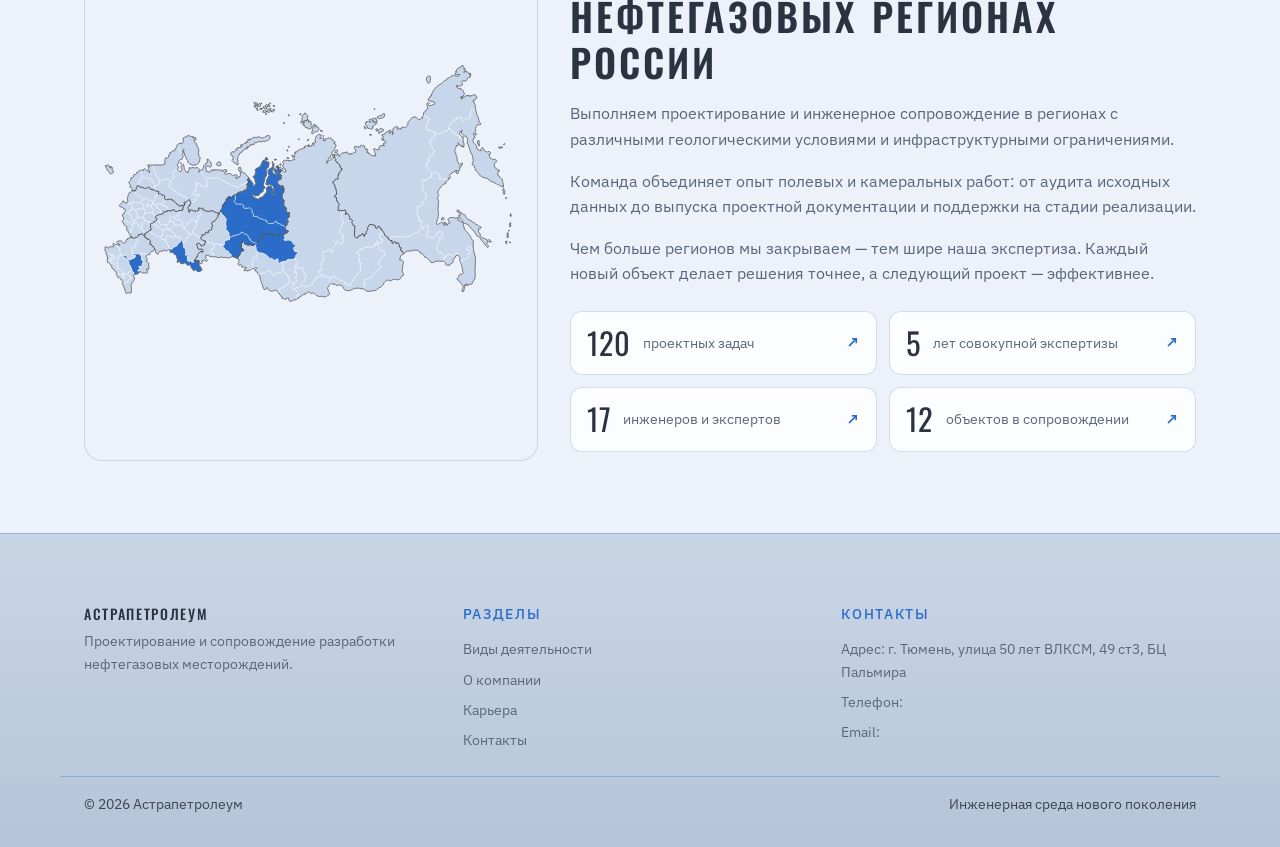
==== commit b864b749: "Update index.html" ====
--- a/index.html
+++ b/index.html
@@ -40,7 +40,7 @@
       <div class="container hero-grid">
         <div class="hero-copy">
           <p class="eyebrow">Закрываем любые вопросы в сфере недропользования «под ключ»</p>
-          <h1>Профессиональный подход к управлению недрами и разработке месторождений.</h1>
+          <h1>Профессиональный подход к разработке месторождений</h1>
           <p class="lead">Мы объединили свежий взгляд молодых специалистов и многолетний опыт ведущих инженеров. Результат — научно обоснованные и практичные решения для вашего месторождения.</p>
           <div class="hero-actions">
             <a class="btn btn-ghost" href="activities.html">Виды деятельности</a>
--- a/css/style.css
+++ b/css/style.css
@@ -508,6 +508,11 @@
   margin-bottom: 0;
 }
 
+body[data-page="activities"] .activities-isolines {
+  height: clamp(260px, 38vw, 360px);
+  margin-bottom: 0;
+}
+
 .cad-svg {
   width: 100%;
   height: 100%;
@@ -1312,6 +1317,10 @@
     min-height: 320px;
   }
 
+  body[data-page="activities"] .activities-isolines {
+    height: clamp(220px, 52vw, 300px);
+  }
+
   .geo-legend {
     grid-template-columns: 1fr;
   }
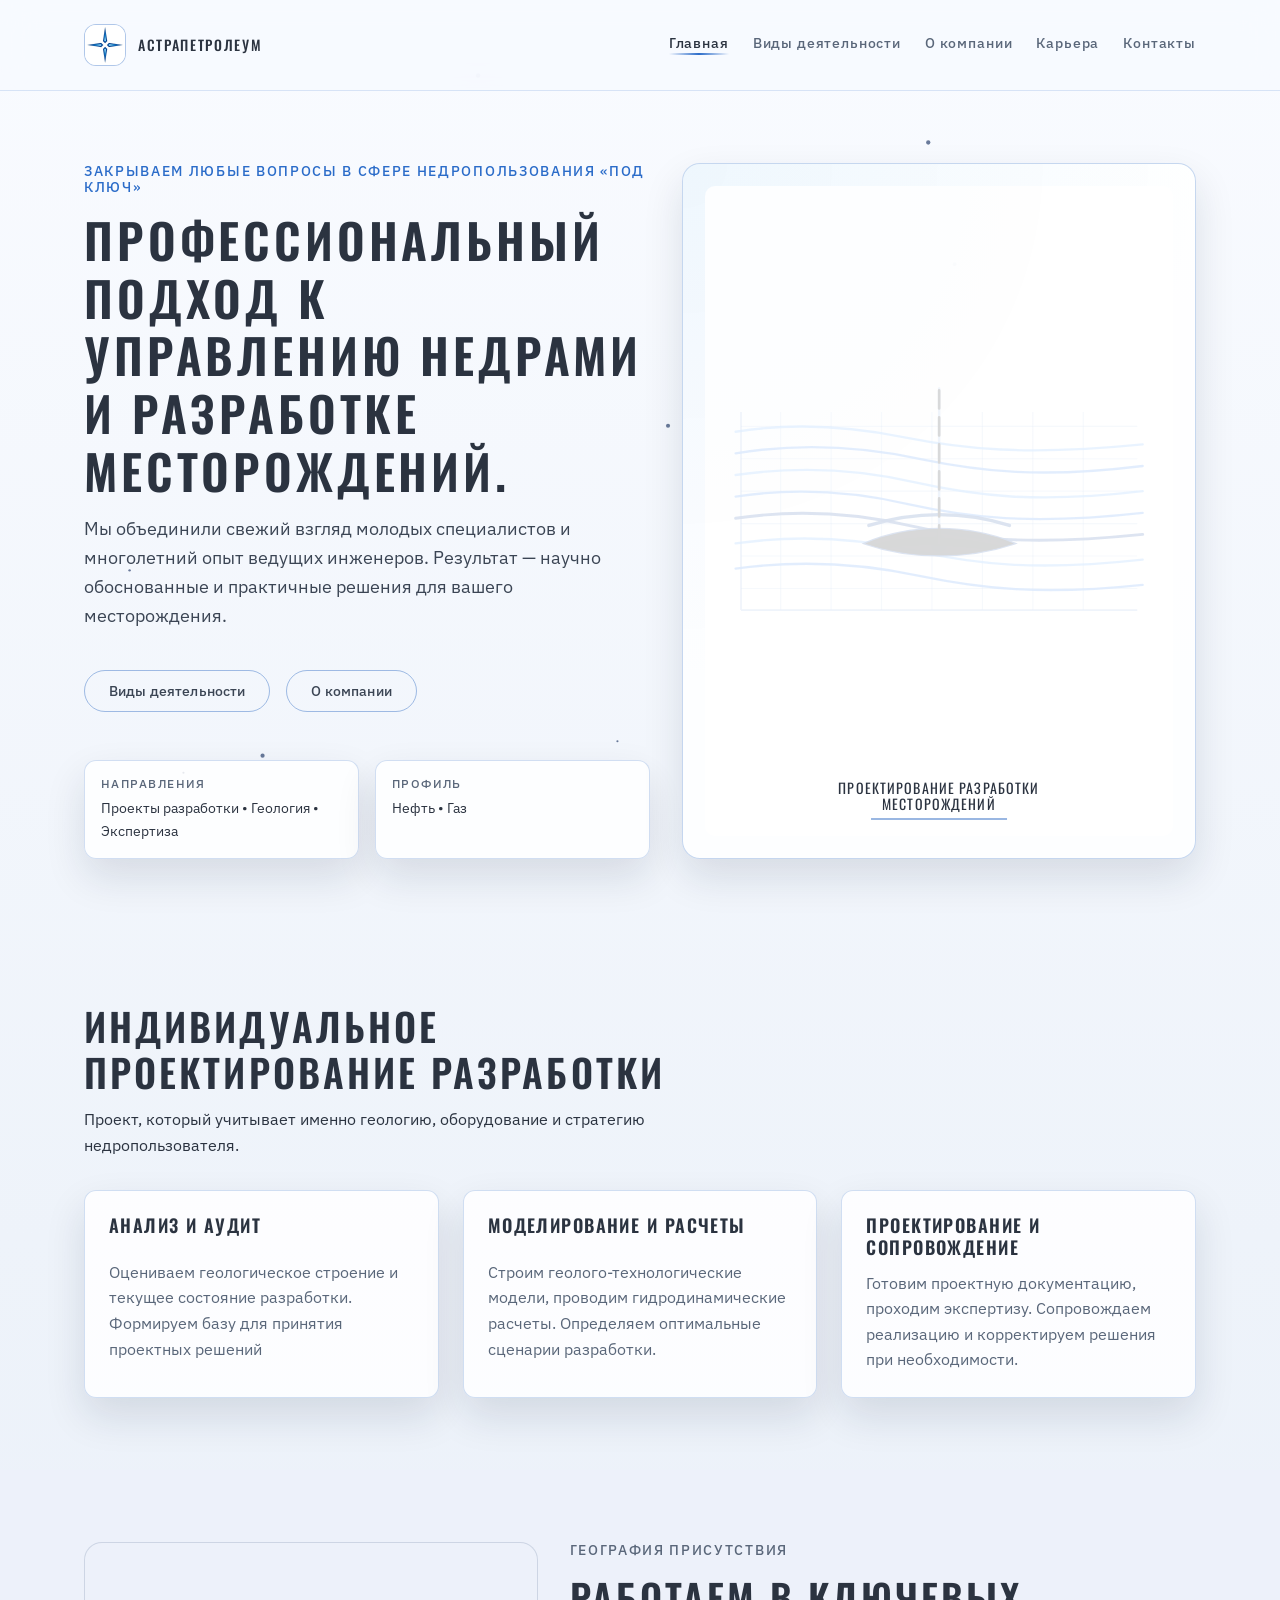
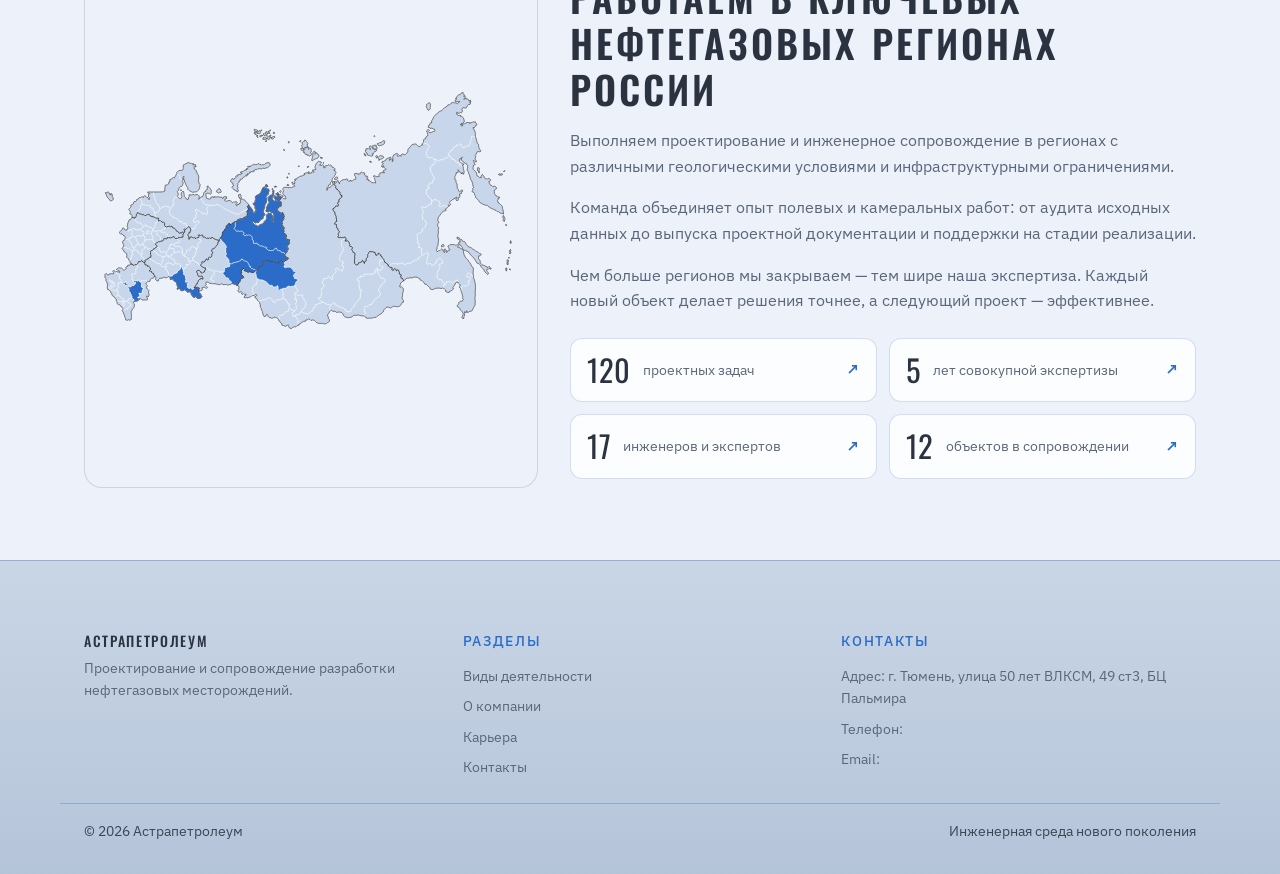
==== commit 82925dc8: "Add files via upload" ====
--- a/index.html
+++ b/index.html
@@ -40,7 +40,7 @@
       <div class="container hero-grid">
         <div class="hero-copy">
           <p class="eyebrow">Закрываем любые вопросы в сфере недропользования «под ключ»</p>
-          <h1>Профессиональный подход к разработке месторождений</h1>
+          <h1>Профессиональный подход к управлению недрами и разработке месторождений.</h1>
           <p class="lead">Мы объединили свежий взгляд молодых специалистов и многолетний опыт ведущих инженеров. Результат — научно обоснованные и практичные решения для вашего месторождения.</p>
           <div class="hero-actions">
             <a class="btn btn-ghost" href="activities.html">Виды деятельности</a>
@@ -82,12 +82,14 @@
                 </g>
 
                 <g id="strata">
-                  <path class="strata-line" d="M34 70C96 56 156 58 220 72C286 86 354 95 486 80" />
-                  <path class="strata-line soft" d="M34 100C108 86 176 89 246 106C316 123 379 132 486 116" />
-                  <path class="strata-line" d="M34 132C102 122 165 126 226 141C293 156 360 166 486 152" />
-                  <path class="strata-line reservoir-layer" d="M34 166C102 156 164 160 224 174C290 188 356 195 486 182" />
-                  <path class="reservoir-band" d="M182 174C208 166 233 162 260 162C288 162 313 166 338 174" />
-                  <path class="strata-line" d="M34 196C110 188 176 195 246 210C319 226 385 236 486 222" />
+                  <path class="strata-line soft" d="M34 52C96 42 156 45 220 58C286 71 354 79 486 66" />
+                  <path class="strata-line" d="M34 76C106 64 172 68 238 82C306 96 373 104 486 90" />
+                  <path class="strata-line soft" d="M34 100C104 90 168 93 232 108C300 123 367 132 486 118" />
+                  <path class="strata-line" d="M34 124C100 114 162 118 224 132C292 147 360 156 486 142" />
+                  <path class="strata-line reservoir-layer" d="M34 148C102 138 165 142 226 156C292 171 358 179 486 166" />
+                  <path class="reservoir-band" d="M182 156C208 148 233 144 260 144C288 144 313 148 338 156" />
+                  <path class="strata-line soft" d="M34 176C104 166 168 170 232 184C300 199 367 207 486 194" />
+                  <path class="strata-line" d="M34 204C106 194 172 198 238 212C306 226 373 234 486 222" />
                 </g>
 
                 <g id="well">
--- a/css/style.css
+++ b/css/style.css
@@ -1,612 +1,612 @@
-﻿:root {
-  --bg-100: #f4f7fb;
-  --bg-200: #e9eef6;
-  --bg-300: #dde5f2;
-  --surface-bg: rgba(255, 255, 255, 0.84);
-  --font-sans: "IBM Plex Sans", "Segoe UI", sans-serif;
-  --font-display: "Oswald", "Segoe UI", sans-serif;
-  --text-xs: 0.75rem;
-  --text-sm: 0.875rem;
-  --text-base: 1rem;
-  --text-lg: 1.125rem;
-  --text-xl: 1.25rem;
-  --text-2xl: 1.75rem;
-  --text-3xl: 2.5rem;
-  --weight-400: 400;
-  --weight-500: 500;
-  --weight-600: 600;
-  --weight-700: 700;
-  --lh-body: 1.6;
-  --lh-heading: 1.2;
-  --lh-tight: 1.15;
-  --ls-caps: 0.08em;
-  --ls-wide: 0.12em;
-  --ls-nav: 0.06em;
-  --blue-600: #1f5fbf;
-  --blue-500: #2b6cc9;
-  --blue-400: #4d8fe6;
-  --cyan-300: #7bbcf1;
-  --white: #ffffff;
-  --gray-600: #2b3340;
-  --gray-500: #3b4554;
-  --gray-400: #5a677a;
-  --gray-300: #7d8aa1;
-  --panel: var(--surface-bg);
-  --panel-strong: var(--surface-bg);
-  --border: rgba(31, 95, 191, 0.2);
-  --shadow: 0 18px 40px rgba(18, 32, 56, 0.12);
-  --radius-lg: 18px;
-  --radius-md: 12px;
-  --radius-sm: 10px;
-  --transition: 220ms ease;
-  --space-1: 4px;
-  --space-2: 8px;
-  --space-3: 12px;
-  --space-4: 16px;
-  --space-5: 24px;
-  --space-6: 32px;
-  --space-7: 48px;
-  --space-8: 64px;
-}
-
-*,
-*::before,
-*::after {
-  box-sizing: border-box;
-  min-width: 0;
-}
-
-html {
-  font-size: 16px;
-  scroll-behavior: smooth;
-}
-
-body {
-  margin: 0;
-  font-family: var(--font-sans);
-  color: var(--gray-600);
-  font-size: var(--text-base);
-  font-weight: var(--weight-400);
-  line-height: var(--lh-body);
-  background: linear-gradient(180deg, #f9fbff 0%, #eef3fa 50%, #e7eef8 100%);
-  min-height: 100vh;
-  position: relative;
-  overflow-x: hidden;
-}
-
-main {
-  position: relative;
-  z-index: 1;
-}
-
-a {
-  color: var(--blue-600);
-  text-decoration: none;
-  transition: color var(--transition);
-}
-
-a:hover {
-  color: var(--blue-500);
-}
-
-a:focus-visible {
-  outline: 2px solid rgba(31, 95, 191, 0.35);
-  outline-offset: 2px;
-  border-radius: 4px;
-}
-
-img {
-  max-width: 100%;
-  height: auto;
-}
-
-h1, h2, h3, h4, h5, h6,
-p,
-ul, ol {
-  margin: 0;
-}
-
-p {
-  font-size: var(--text-base);
-  line-height: var(--lh-body);
-}
-
-.container {
-  width: 100%;
-  max-width: 1160px;
-  margin: 0 auto;
-  padding-inline: clamp(var(--space-4), 3vw, var(--space-5));
-}
-
-.bg-grid,
-.scanline {
-  display: none;
-}
-
-.hud-canvas {
-  position: fixed;
-  inset: 0;
-  z-index: 0;
-  pointer-events: none;
-}
-
-.site-header {
-  position: sticky;
-  top: 0;
-  z-index: 20;
-  backdrop-filter: blur(18px);
-  background: rgba(247, 250, 255, 0.85);
-  border-bottom: 1px solid rgba(31, 95, 191, 0.15);
-}
-
-.header-inner {
-  display: flex;
-  align-items: center;
-  justify-content: space-between;
-  padding-block: var(--space-5);
-  gap: var(--space-5);
-}
-
-.logo {
-  display: inline-flex;
-  align-items: center;
-  gap: 12px;
-}
-
-.logo-star {
-  width: 52px;
-  height: 52px;
-  display: inline-flex;
-  align-items: center;
-  justify-content: center;
-  animation: spin-slow 28s linear infinite;
-}
-
-.logo-star svg {
-  width: 100%;
-  height: 100%;
-  overflow: visible;
-  animation: pulse-soft 6s ease-in-out infinite;
-  transition: filter 220ms ease;
-}
-
-.logo-star .star-burst {
-  fill: rgba(90, 103, 122, 0.18);
-  opacity: 0.65;
-  transition: opacity 220ms ease;
-}
-
-.logo-star .star-arm {
-  fill: url(#starOuter);
-  stroke: rgba(31, 95, 191, 0.8);
-  stroke-width: 1.4;
-}
-
-.logo-star .star-core {
-  fill: url(#starInner);
-  stroke: rgba(31, 95, 191, 0.6);
-  stroke-width: 1;
-}
-
-.logo:hover .logo-star {
-  animation-duration: 14s;
-}
-
-.logo:hover .logo-star svg {
-  animation-duration: 3.5s;
-  filter: drop-shadow(0 0 6px rgba(31, 95, 191, 0.55));
-}
-
-.logo:hover .logo-star .star-burst {
-  opacity: 0.9;
-}
-
-.logo-star svg,
-.logo-star {
-  transform-origin: 50% 50%;
-}
-
-@keyframes spin-slow {
-  0% { transform: rotate(0deg); }
-  100% { transform: rotate(360deg); }
-}
-
-@keyframes pulse-soft {
-  0%, 100% { opacity: 0.85; }
-  50% { opacity: 1; }
-}
-
-.logo-img {
-  width: 42px;
-  height: 42px;
-  object-fit: cover;
-  border-radius: 12px;
-  border: 1px solid rgba(31, 95, 191, 0.35);
-  background: var(--white);
-}
-
-.logo-mark {
-  width: 42px;
-  height: 42px;
-  border-radius: 12px;
-  background: linear-gradient(135deg, rgba(43, 108, 201, 0.15), rgba(123, 188, 241, 0.1));
-  border: 1px solid rgba(31, 95, 191, 0.3);
-  position: relative;
-}
-
-.logo-mark::after {
-  content: "";
-  position: absolute;
-  inset: 10px;
-  border: 1px solid rgba(31, 95, 191, 0.35);
-  border-radius: 8px;
-}
-
-.logo-text {
-  font-family: var(--font-display);
-  text-transform: uppercase;
-  letter-spacing: var(--ls-wide);
-  font-size: var(--text-sm);
-  line-height: var(--lh-tight);
-  font-weight: var(--weight-500);
-  color: var(--gray-600);
-}
-
-.site-nav {
-  display: flex;
-  gap: var(--space-5);
-  font-size: var(--text-sm);
-  line-height: var(--lh-tight);
-  letter-spacing: var(--ls-nav);
-  font-weight: var(--weight-500);
-  color: var(--gray-400);
-}
-
-.site-nav a,
-.nav-link {
-  position: relative;
-  padding-bottom: var(--space-1);
-  color: inherit;
-  transition: color var(--transition);
-}
-
-.site-nav a::after,
-.nav-link::after {
-  content: "";
-  position: absolute;
-  left: 0;
-  right: 0;
-  bottom: 0;
-  height: 2px;
-  background: linear-gradient(90deg, transparent, var(--blue-500), transparent);
-  opacity: 0;
-  transition: opacity var(--transition);
-}
-
-.site-nav a:hover,
-.site-nav a.is-active,
-.nav-link:hover,
-.nav-link.is-active {
-  color: var(--gray-600);
-}
-
-.site-nav a:hover::after,
-.site-nav a.is-active::after,
-.nav-link:hover::after,
-.nav-link.is-active::after {
-  opacity: 1;
-}
-
-.nav-toggle {
-  display: none;
-  flex-direction: column;
-  gap: 6px;
-  background: transparent;
-  border: none;
-  cursor: pointer;
-}
-
-.nav-toggle span {
-  width: 26px;
-  height: 2px;
-  background: var(--gray-600);
-  display: block;
-}
-
-.hero {
-  padding-block: clamp(56px, 7vw, 72px);
-  position: relative;
-  z-index: 2;
-}
-
-.hero-compact {
-  padding-block: clamp(56px, 7vw, 72px);
-}
-
-.hero-grid {
-  display: grid;
-  gap: var(--space-6);
-  align-items: center;
-  grid-template-columns: minmax(0, 1.1fr) minmax(0, 1fr);
-}
-
-body[data-page="home"] .hero-grid {
-  align-items: stretch;
-}
-
-.eyebrow,
-.kicker {
-  text-transform: uppercase;
-  letter-spacing: var(--ls-wide);
-  color: var(--blue-500);
-  font-size: var(--text-sm);
-  line-height: var(--lh-tight);
-  font-weight: var(--weight-500);
-  margin-bottom: 0;
-}
-
-h1, h2, h3 {
-  font-family: var(--font-display);
-  text-transform: uppercase;
-  letter-spacing: var(--ls-caps);
-  line-height: var(--lh-heading);
-  font-weight: var(--weight-600);
-  color: var(--gray-600);
-}
-
-h1 {
-  font-size: clamp(var(--text-2xl), 4.4vw, 3.4rem);
-  margin: 0;
-}
-
-h2 {
-  font-size: clamp(1.5rem, 3.1vw, 2.4rem);
-  margin: 0;
-}
-
-h3 {
-  font-size: var(--text-lg);
-  margin: 0;
-}
-
-.lead {
-  color: var(--gray-500);
-  font-size: var(--text-lg);
-  line-height: var(--lh-body);
-  max-width: 560px;
-}
-
-.muted {
-  color: var(--gray-400);
-}
-
-.hero-actions {
-  display: flex;
-  gap: var(--space-4);
-  margin-top: var(--space-5);
-  flex-wrap: wrap;
-}
-
-.btn {
-  display: inline-flex;
-  align-items: center;
-  justify-content: center;
-  gap: 8px;
-  padding: 12px 24px;
-  border-radius: 999px;
-  border: 1px solid rgba(31, 95, 191, 0.4);
-  font-family: var(--font-sans);
-  font-size: var(--text-sm);
-  font-weight: var(--weight-500);
-  line-height: var(--lh-tight);
-  letter-spacing: 0.01em;
-  color: var(--gray-600);
-  transition: transform var(--transition), box-shadow var(--transition), border-color var(--transition), color var(--transition);
-}
-
-.btn-primary {
-  background: linear-gradient(135deg, rgba(31, 95, 191, 0.12), rgba(123, 188, 241, 0.25));
-  color: var(--gray-600);
-}
-
-.btn-ghost {
-  background: transparent;
-  color: var(--gray-500);
-}
-
-.btn:hover {
-  transform: translateY(-2px);
-  box-shadow: 0 12px 24px rgba(18, 32, 56, 0.12);
-  border-color: rgba(31, 95, 191, 0.55);
-}
-
-.btn:focus-visible {
-  outline: 2px solid rgba(31, 95, 191, 0.35);
-  outline-offset: 2px;
-}
-
-.hero-meta {
-  display: grid;
-  grid-template-columns: repeat(2, minmax(0, 1fr));
-  gap: var(--space-4);
-  margin-top: var(--space-6);
-}
-
-.meta-card {
-  padding: 16px;
-  background: var(--panel);
-  border-radius: var(--radius-md);
-  border: 1px solid var(--border);
-  box-shadow: var(--shadow);
-  font-size: var(--text-sm);
-  line-height: var(--lh-body);
-}
-
-.meta-label {
-  color: var(--gray-400);
-  display: block;
-  margin-bottom: 6px;
-  text-transform: uppercase;
-  letter-spacing: var(--ls-wide);
-  font-size: var(--text-xs);
-  line-height: var(--lh-tight);
-  font-weight: var(--weight-500);
-}
-
-.hero-panel {
-  display: grid;
-  gap: var(--space-5);
-}
-
-body[data-page="home"] .hero-panel,
-body[data-page="home"] .hero-panel .hud-panel {
-  height: 100%;
-}
-
-.hud-panel {
-  background: var(--panel-strong);
-  border-radius: var(--radius-lg);
-  padding: 22px;
-  border: 1px solid rgba(31, 95, 191, 0.25);
-  box-shadow: var(--shadow);
-  position: relative;
-  overflow: hidden;
-}
-
-.hud-panel::before {
-  content: "";
-  position: absolute;
-  inset: 0;
-  background: radial-gradient(circle at top left, rgba(123, 188, 241, 0.2), transparent 60%);
-  opacity: 0.6;
-}
-
-.hud-panel.mini {
-  padding: 18px;
-}
-
-.hud-title {
-  font-family: var(--font-display);
-  font-size: var(--text-sm);
-  text-transform: uppercase;
-  letter-spacing: var(--ls-wide);
-  line-height: var(--lh-tight);
-  font-weight: var(--weight-500);
-  margin-bottom: 16px;
-  color: var(--blue-500);
-}
-
-.cad-anim {
-  position: relative;
-  height: clamp(280px, 48vw, 440px);
-  margin-bottom: var(--space-4);
-}
-
-body[data-page="home"] .cad-anim {
-  height: 100%;
-  min-height: clamp(380px, 47vw, 560px);
-  margin-bottom: 0;
-}
-
-body[data-page="activities"] .activities-isolines {
-  height: clamp(260px, 38vw, 360px);
-  margin-bottom: 0;
-}
-
-.cad-svg {
-  width: 100%;
-  height: 100%;
-  display: block;
-}
-
-.cad-svg path {
-  fill: none;
-}
-
-svg text {
-  font-family: var(--font-sans);
-  font-size: var(--text-sm);
-  font-weight: var(--weight-500);
-  line-height: var(--lh-tight);
-}
-
-.cad-anim::before {
-  content: "";
-  position: absolute;
-  inset: 0;
-  border-radius: 10px;
-  background: var(--surface-bg);
-  z-index: 0;
-}
-
-.cad-svg,
-.cad-title {
-  position: relative;
-  z-index: 1;
-}
-
-.cad-grid path {
-  stroke: rgba(31, 95, 191, 0.18);
-  stroke-width: 1;
-  fill: none;
-  opacity: 0;
-  animation: cad-grid 0.6s ease forwards;
-}
-
-.cad-axes path {
-  stroke: rgba(31, 95, 191, 0.35);
-  stroke-width: 1.2;
-  fill: none;
-  opacity: 0;
-  animation: cad-grid 0.6s ease forwards;
-}
-
-.cad-contour path {
-  stroke: rgba(31, 95, 191, 0.45);
-  stroke-width: 1.4;
-  fill: none;
-  stroke-dasharray: 900;
-  stroke-dashoffset: 900;
-  animation: cad-draw 1s ease forwards;
-  animation-delay: 0.6s;
-}
-
-.cad-contour .cad-oval {
-  stroke-dasharray: 1400;
-  stroke-dashoffset: 1400;
-}
-
-.cad-contour .cad-inner {
-  stroke-width: 1;
-  animation-delay: 0.85s;
-}
-
-.cad-detail {
-  opacity: 0;
-  transform: translateY(6px);
-  animation: cad-detail 0.8s ease forwards;
-  animation-delay: 1.6s;
-}
-
-.cad-detail path {
-  stroke: rgba(31, 95, 191, 0.35);
-  stroke-width: 1;
-  fill: none;
-}
-
-
-
-.cad-detail text {
-  font-family: var(--font-sans);
-  font-size: var(--text-sm);
-  font-weight: var(--weight-500);
-  line-height: var(--lh-tight);
-  fill: rgba(90, 103, 122, 0.9);
-}
-
-
-
-+﻿:root {
+  --bg-100: #f4f7fb;
+  --bg-200: #e9eef6;
+  --bg-300: #dde5f2;
+  --surface-bg: rgba(255, 255, 255, 0.84);
+  --font-sans: "IBM Plex Sans", "Segoe UI", sans-serif;
+  --font-display: "Oswald", "Segoe UI", sans-serif;
+  --text-xs: 0.75rem;
+  --text-sm: 0.875rem;
+  --text-base: 1rem;
+  --text-lg: 1.125rem;
+  --text-xl: 1.25rem;
+  --text-2xl: 1.75rem;
+  --text-3xl: 2.5rem;
+  --weight-400: 400;
+  --weight-500: 500;
+  --weight-600: 600;
+  --weight-700: 700;
+  --lh-body: 1.6;
+  --lh-heading: 1.2;
+  --lh-tight: 1.15;
+  --ls-caps: 0.08em;
+  --ls-wide: 0.12em;
+  --ls-nav: 0.06em;
+  --blue-600: #1f5fbf;
+  --blue-500: #2b6cc9;
+  --blue-400: #4d8fe6;
+  --cyan-300: #7bbcf1;
+  --white: #ffffff;
+  --gray-600: #2b3340;
+  --gray-500: #3b4554;
+  --gray-400: #5a677a;
+  --gray-300: #7d8aa1;
+  --panel: var(--surface-bg);
+  --panel-strong: var(--surface-bg);
+  --border: rgba(31, 95, 191, 0.2);
+  --shadow: 0 18px 40px rgba(18, 32, 56, 0.12);
+  --radius-lg: 18px;
+  --radius-md: 12px;
+  --radius-sm: 10px;
+  --transition: 220ms ease;
+  --space-1: 4px;
+  --space-2: 8px;
+  --space-3: 12px;
+  --space-4: 16px;
+  --space-5: 24px;
+  --space-6: 32px;
+  --space-7: 48px;
+  --space-8: 64px;
+}
+
+*,
+*::before,
+*::after {
+  box-sizing: border-box;
+  min-width: 0;
+}
+
+html {
+  font-size: 16px;
+  scroll-behavior: smooth;
+}
+
+body {
+  margin: 0;
+  font-family: var(--font-sans);
+  color: var(--gray-600);
+  font-size: var(--text-base);
+  font-weight: var(--weight-400);
+  line-height: var(--lh-body);
+  background: linear-gradient(180deg, #f9fbff 0%, #eef3fa 50%, #e7eef8 100%);
+  min-height: 100vh;
+  position: relative;
+  overflow-x: hidden;
+}
+
+main {
+  position: relative;
+  z-index: 1;
+}
+
+a {
+  color: var(--blue-600);
+  text-decoration: none;
+  transition: color var(--transition);
+}
+
+a:hover {
+  color: var(--blue-500);
+}
+
+a:focus-visible {
+  outline: 2px solid rgba(31, 95, 191, 0.35);
+  outline-offset: 2px;
+  border-radius: 4px;
+}
+
+img {
+  max-width: 100%;
+  height: auto;
+}
+
+h1, h2, h3, h4, h5, h6,
+p,
+ul, ol {
+  margin: 0;
+}
+
+p {
+  font-size: var(--text-base);
+  line-height: var(--lh-body);
+}
+
+.container {
+  width: 100%;
+  max-width: 1160px;
+  margin: 0 auto;
+  padding-inline: clamp(var(--space-4), 3vw, var(--space-5));
+}
+
+.bg-grid,
+.scanline {
+  display: none;
+}
+
+.hud-canvas {
+  position: fixed;
+  inset: 0;
+  z-index: 0;
+  pointer-events: none;
+}
+
+.site-header {
+  position: sticky;
+  top: 0;
+  z-index: 20;
+  backdrop-filter: blur(18px);
+  background: rgba(247, 250, 255, 0.85);
+  border-bottom: 1px solid rgba(31, 95, 191, 0.15);
+}
+
+.header-inner {
+  display: flex;
+  align-items: center;
+  justify-content: space-between;
+  padding-block: var(--space-5);
+  gap: var(--space-5);
+}
+
+.logo {
+  display: inline-flex;
+  align-items: center;
+  gap: 12px;
+}
+
+.logo-star {
+  width: 52px;
+  height: 52px;
+  display: inline-flex;
+  align-items: center;
+  justify-content: center;
+  animation: spin-slow 28s linear infinite;
+}
+
+.logo-star svg {
+  width: 100%;
+  height: 100%;
+  overflow: visible;
+  animation: pulse-soft 6s ease-in-out infinite;
+  transition: filter 220ms ease;
+}
+
+.logo-star .star-burst {
+  fill: rgba(90, 103, 122, 0.18);
+  opacity: 0.65;
+  transition: opacity 220ms ease;
+}
+
+.logo-star .star-arm {
+  fill: url(#starOuter);
+  stroke: rgba(31, 95, 191, 0.8);
+  stroke-width: 1.4;
+}
+
+.logo-star .star-core {
+  fill: url(#starInner);
+  stroke: rgba(31, 95, 191, 0.6);
+  stroke-width: 1;
+}
+
+.logo:hover .logo-star {
+  animation-duration: 14s;
+}
+
+.logo:hover .logo-star svg {
+  animation-duration: 3.5s;
+  filter: drop-shadow(0 0 6px rgba(31, 95, 191, 0.55));
+}
+
+.logo:hover .logo-star .star-burst {
+  opacity: 0.9;
+}
+
+.logo-star svg,
+.logo-star {
+  transform-origin: 50% 50%;
+}
+
+@keyframes spin-slow {
+  0% { transform: rotate(0deg); }
+  100% { transform: rotate(360deg); }
+}
+
+@keyframes pulse-soft {
+  0%, 100% { opacity: 0.85; }
+  50% { opacity: 1; }
+}
+
+.logo-img {
+  width: 42px;
+  height: 42px;
+  object-fit: cover;
+  border-radius: 12px;
+  border: 1px solid rgba(31, 95, 191, 0.35);
+  background: var(--white);
+}
+
+.logo-mark {
+  width: 42px;
+  height: 42px;
+  border-radius: 12px;
+  background: linear-gradient(135deg, rgba(43, 108, 201, 0.15), rgba(123, 188, 241, 0.1));
+  border: 1px solid rgba(31, 95, 191, 0.3);
+  position: relative;
+}
+
+.logo-mark::after {
+  content: "";
+  position: absolute;
+  inset: 10px;
+  border: 1px solid rgba(31, 95, 191, 0.35);
+  border-radius: 8px;
+}
+
+.logo-text {
+  font-family: var(--font-display);
+  text-transform: uppercase;
+  letter-spacing: var(--ls-wide);
+  font-size: var(--text-sm);
+  line-height: var(--lh-tight);
+  font-weight: var(--weight-500);
+  color: var(--gray-600);
+}
+
+.site-nav {
+  display: flex;
+  gap: var(--space-5);
+  font-size: var(--text-sm);
+  line-height: var(--lh-tight);
+  letter-spacing: var(--ls-nav);
+  font-weight: var(--weight-500);
+  color: var(--gray-400);
+}
+
+.site-nav a,
+.nav-link {
+  position: relative;
+  padding-bottom: var(--space-1);
+  color: inherit;
+  transition: color var(--transition);
+}
+
+.site-nav a::after,
+.nav-link::after {
+  content: "";
+  position: absolute;
+  left: 0;
+  right: 0;
+  bottom: 0;
+  height: 2px;
+  background: linear-gradient(90deg, transparent, var(--blue-500), transparent);
+  opacity: 0;
+  transition: opacity var(--transition);
+}
+
+.site-nav a:hover,
+.site-nav a.is-active,
+.nav-link:hover,
+.nav-link.is-active {
+  color: var(--gray-600);
+}
+
+.site-nav a:hover::after,
+.site-nav a.is-active::after,
+.nav-link:hover::after,
+.nav-link.is-active::after {
+  opacity: 1;
+}
+
+.nav-toggle {
+  display: none;
+  flex-direction: column;
+  gap: 6px;
+  background: transparent;
+  border: none;
+  cursor: pointer;
+}
+
+.nav-toggle span {
+  width: 26px;
+  height: 2px;
+  background: var(--gray-600);
+  display: block;
+}
+
+.hero {
+  padding-block: clamp(56px, 7vw, 72px);
+  position: relative;
+  z-index: 2;
+}
+
+.hero-compact {
+  padding-block: clamp(56px, 7vw, 72px);
+}
+
+.hero-grid {
+  display: grid;
+  gap: var(--space-6);
+  align-items: center;
+  grid-template-columns: minmax(0, 1.1fr) minmax(0, 1fr);
+}
+
+body[data-page="home"] .hero-grid {
+  align-items: stretch;
+}
+
+.eyebrow,
+.kicker {
+  text-transform: uppercase;
+  letter-spacing: var(--ls-wide);
+  color: var(--blue-500);
+  font-size: var(--text-sm);
+  line-height: var(--lh-tight);
+  font-weight: var(--weight-500);
+  margin-bottom: 0;
+}
+
+h1, h2, h3 {
+  font-family: var(--font-display);
+  text-transform: uppercase;
+  letter-spacing: var(--ls-caps);
+  line-height: var(--lh-heading);
+  font-weight: var(--weight-600);
+  color: var(--gray-600);
+}
+
+h1 {
+  font-size: clamp(var(--text-2xl), 4vw, 3rem);
+  margin: 0;
+}
+
+h2 {
+  font-size: clamp(1.5rem, 3.1vw, 2.4rem);
+  margin: 0;
+}
+
+h3 {
+  font-size: var(--text-lg);
+  margin: 0;
+}
+
+.lead {
+  color: var(--gray-500);
+  font-size: var(--text-lg);
+  line-height: var(--lh-body);
+  max-width: 560px;
+}
+
+.muted {
+  color: var(--gray-400);
+}
+
+.hero-actions {
+  display: flex;
+  gap: var(--space-4);
+  margin-top: var(--space-5);
+  flex-wrap: wrap;
+}
+
+.btn {
+  display: inline-flex;
+  align-items: center;
+  justify-content: center;
+  gap: 8px;
+  padding: 12px 24px;
+  border-radius: 999px;
+  border: 1px solid rgba(31, 95, 191, 0.4);
+  font-family: var(--font-sans);
+  font-size: var(--text-sm);
+  font-weight: var(--weight-500);
+  line-height: var(--lh-tight);
+  letter-spacing: 0.01em;
+  color: var(--gray-600);
+  transition: transform var(--transition), box-shadow var(--transition), border-color var(--transition), color var(--transition);
+}
+
+.btn-primary {
+  background: linear-gradient(135deg, rgba(31, 95, 191, 0.12), rgba(123, 188, 241, 0.25));
+  color: var(--gray-600);
+}
+
+.btn-ghost {
+  background: transparent;
+  color: var(--gray-500);
+}
+
+.btn:hover {
+  transform: translateY(-2px);
+  box-shadow: 0 12px 24px rgba(18, 32, 56, 0.12);
+  border-color: rgba(31, 95, 191, 0.55);
+}
+
+.btn:focus-visible {
+  outline: 2px solid rgba(31, 95, 191, 0.35);
+  outline-offset: 2px;
+}
+
+.hero-meta {
+  display: grid;
+  grid-template-columns: repeat(2, minmax(0, 1fr));
+  gap: var(--space-4);
+  margin-top: var(--space-6);
+}
+
+.meta-card {
+  padding: 16px;
+  background: var(--panel);
+  border-radius: var(--radius-md);
+  border: 1px solid var(--border);
+  box-shadow: var(--shadow);
+  font-size: var(--text-sm);
+  line-height: var(--lh-body);
+}
+
+.meta-label {
+  color: var(--gray-400);
+  display: block;
+  margin-bottom: 6px;
+  text-transform: uppercase;
+  letter-spacing: var(--ls-wide);
+  font-size: var(--text-xs);
+  line-height: var(--lh-tight);
+  font-weight: var(--weight-500);
+}
+
+.hero-panel {
+  display: grid;
+  gap: var(--space-5);
+}
+
+body[data-page="home"] .hero-panel,
+body[data-page="home"] .hero-panel .hud-panel {
+  height: 100%;
+}
+
+.hud-panel {
+  background: var(--panel-strong);
+  border-radius: var(--radius-lg);
+  padding: 22px;
+  border: 1px solid rgba(31, 95, 191, 0.25);
+  box-shadow: var(--shadow);
+  position: relative;
+  overflow: hidden;
+}
+
+.hud-panel::before {
+  content: "";
+  position: absolute;
+  inset: 0;
+  background: radial-gradient(circle at top left, rgba(123, 188, 241, 0.2), transparent 60%);
+  opacity: 0.6;
+}
+
+.hud-panel.mini {
+  padding: 18px;
+}
+
+.hud-title {
+  font-family: var(--font-display);
+  font-size: var(--text-sm);
+  text-transform: uppercase;
+  letter-spacing: var(--ls-wide);
+  line-height: var(--lh-tight);
+  font-weight: var(--weight-500);
+  margin-bottom: 16px;
+  color: var(--blue-500);
+}
+
+.cad-anim {
+  position: relative;
+  height: clamp(280px, 48vw, 440px);
+  margin-bottom: var(--space-4);
+}
+
+body[data-page="home"] .cad-anim {
+  height: 100%;
+  min-height: clamp(380px, 47vw, 560px);
+  margin-bottom: 0;
+}
+
+body[data-page="activities"] .activities-isolines {
+  height: clamp(260px, 38vw, 360px);
+  margin-bottom: 0;
+}
+
+.cad-svg {
+  width: 100%;
+  height: 100%;
+  display: block;
+}
+
+.cad-svg path {
+  fill: none;
+}
+
+svg text {
+  font-family: var(--font-sans);
+  font-size: var(--text-sm);
+  font-weight: var(--weight-500);
+  line-height: var(--lh-tight);
+}
+
+.cad-anim::before {
+  content: "";
+  position: absolute;
+  inset: 0;
+  border-radius: 10px;
+  background: var(--surface-bg);
+  z-index: 0;
+}
+
+.cad-svg,
+.cad-title {
+  position: relative;
+  z-index: 1;
+}
+
+.cad-grid path {
+  stroke: rgba(31, 95, 191, 0.18);
+  stroke-width: 1;
+  fill: none;
+  opacity: 0;
+  animation: cad-grid 0.6s ease forwards;
+}
+
+.cad-axes path {
+  stroke: rgba(31, 95, 191, 0.35);
+  stroke-width: 1.2;
+  fill: none;
+  opacity: 0;
+  animation: cad-grid 0.6s ease forwards;
+}
+
+.cad-contour path {
+  stroke: rgba(31, 95, 191, 0.45);
+  stroke-width: 1.4;
+  fill: none;
+  stroke-dasharray: 900;
+  stroke-dashoffset: 900;
+  animation: cad-draw 1s ease forwards;
+  animation-delay: 0.6s;
+}
+
+.cad-contour .cad-oval {
+  stroke-dasharray: 1400;
+  stroke-dashoffset: 1400;
+}
+
+.cad-contour .cad-inner {
+  stroke-width: 1;
+  animation-delay: 0.85s;
+}
+
+.cad-detail {
+  opacity: 0;
+  transform: translateY(6px);
+  animation: cad-detail 0.8s ease forwards;
+  animation-delay: 1.6s;
+}
+
+.cad-detail path {
+  stroke: rgba(31, 95, 191, 0.35);
+  stroke-width: 1;
+  fill: none;
+}
+
+
+
+.cad-detail text {
+  font-family: var(--font-sans);
+  font-size: var(--text-sm);
+  font-weight: var(--weight-500);
+  line-height: var(--lh-tight);
+  fill: rgba(90, 103, 122, 0.9);
+}
+
+
+
+
 
 
 .team-photo-panel {
@@ -615,776 +615,777 @@
   justify-content: center;
 }
 
-.team-photo-slot {
-  min-height: 260px;
-  border-radius: var(--radius-md);
-  border: 1px dashed rgba(31, 95, 191, 0.35);
-  background: var(--surface-bg);
-  display: grid;
-  place-items: center;
-  color: var(--gray-400);
-  font-size: var(--text-sm);
-  line-height: var(--lh-body);
-  letter-spacing: var(--ls-caps);
-  text-transform: uppercase;
-}
+.team-photo-slot {
+  min-height: 260px;
+  border-radius: var(--radius-md);
+  border: 1px dashed rgba(31, 95, 191, 0.35);
+  background: var(--surface-bg);
+  display: grid;
+  place-items: center;
+  color: var(--gray-400);
+  font-size: var(--text-sm);
+  line-height: var(--lh-body);
+  letter-spacing: var(--ls-caps);
+  text-transform: uppercase;
+}
 
 .team-photo-slot span {
   padding: 10px 14px;
   border: 1px solid rgba(31, 95, 191, 0.25);
   border-radius: 999px;
   background: rgba(255, 255, 255, 0.72);
-}
-
-.cad-title {
-  position: absolute;
-  left: 50%;
-  bottom: var(--space-4);
-  transform: translateX(-50%);
-  font-family: var(--font-display);
-  font-size: var(--text-sm);
-  text-transform: uppercase;
-  letter-spacing: var(--ls-caps);
-  line-height: var(--lh-tight);
-  font-weight: var(--weight-500);
-  color: var(--gray-600);
-  text-align: center;
-  opacity: 0;
-  filter: blur(6px);
-  animation: cad-title 0.6s ease forwards;
-  animation-delay: 2.4s;
-}
-
-.cad-title-line {
-  position: relative;
-  display: inline-block;
-  padding-bottom: var(--space-2);
-}
-
-.cad-title-line::after {
-  content: "";
-  position: absolute;
-  left: 50%;
-  bottom: 0;
-  width: 58%;
-  height: 2px;
-  transform: translateX(-50%);
-  background: rgba(31, 95, 191, 0.45);
-}
-
-@keyframes cad-grid {
-  to { opacity: 1; }
-}
-
-@keyframes cad-draw {
-  to { stroke-dashoffset: 0; }
-}
-
-@keyframes cad-detail {
-  to { opacity: 1; transform: translateY(0); }
-}
-
-@keyframes cad-title {
-  to { opacity: 1; filter: blur(0); }
-}
-
-.hud-stats {
-  display: grid;
-  gap: var(--space-3);
-  font-size: var(--text-sm);
-  line-height: var(--lh-body);
-  color: var(--gray-500);
-}
-
-.hud-stats span {
-  color: var(--gray-400);
-  display: block;
-  font-size: var(--text-xs);
-  text-transform: uppercase;
-  letter-spacing: var(--ls-wide);
-  line-height: var(--lh-tight);
-  font-weight: var(--weight-500);
-}
-
-.grid-mini {
-  height: 120px;
-  background-image:
-    linear-gradient(rgba(123, 188, 241, 0.25) 1px, transparent 1px),
-    linear-gradient(90deg, rgba(123, 188, 241, 0.25) 1px, transparent 1px);
-  background-size: 22px 22px;
-  border-radius: var(--radius-sm);
-}
-
-.section {
-  padding-block: clamp(56px, 7vw, 72px);
-  position: relative;
-  z-index: 2;
-}
-
-.hero > .container,
-.section > .container {
-  display: grid;
-  gap: var(--space-6);
-}
-
-.section-head {
-  max-width: 700px;
-  display: grid;
-  gap: var(--space-3);
-}
-
-.hero-copy {
-  display: grid;
-  gap: var(--space-4);
-  align-content: start;
-}
-
-.cards {
-  display: grid;
-  grid-template-columns: repeat(auto-fit, minmax(min(260px, 100%), 1fr));
-  gap: var(--space-5);
-  align-items: stretch;
-}
-
-.card-wide {
-  grid-column: 1 / -1;
-}
-
-.card {
-  padding: var(--space-5);
-  background: var(--panel);
-  border: 1px solid var(--border);
-  border-radius: var(--radius-md);
-  box-shadow: var(--shadow);
-  display: grid;
-  gap: var(--space-3);
-  height: 100%;
-}
-
-.card p {
-  color: var(--gray-400);
-  line-height: var(--lh-body);
-  margin: 0;
-}
-
-.muted,
-.card p,
-.bullets li,
-.map-placeholder {
-  color: var(--gray-400);
-}
-
-.link {
-  display: inline-flex;
-  margin-top: var(--space-2);
-  color: var(--blue-500);
-  font-size: var(--text-sm);
-  font-weight: var(--weight-500);
-  line-height: var(--lh-tight);
-}
-
-.section-split {
-  background: transparent;
-}
-
-.geo-section {
-  background: #edf1fa;
-}
-
-.geo-grid {
-  display: grid;
-  grid-template-columns: minmax(320px, 0.84fr) minmax(0, 1.16fr);
-  gap: clamp(var(--space-6), 4vw, var(--space-8));
-  align-items: stretch;
-}
-
-.geo-map-wrap {
-  display: grid;
-  gap: var(--space-4);
-  max-width: 560px;
-  height: 100%;
-  align-content: stretch;
-}
-
-.geo-map-shell {
-  width: 100%;
-  background: #edf1fa;
-  border: 1px solid rgba(11, 42, 91, 0.14);
-  border-radius: var(--radius-lg);
-  padding: var(--space-3);
-  overflow: hidden;
-  display: flex;
-  min-height: 100%;
-}
-
-.geo-map-object {
-  display: block;
-  flex: 1 1 auto;
-  width: 100%;
-  height: 100%;
-  min-height: clamp(360px, 42vw, 520px);
-}
-
-.geo-legend {
-  list-style: none;
-  padding: 0;
-  margin: 0;
-  display: grid;
-  grid-template-columns: repeat(2, minmax(0, 1fr));
-  gap: var(--space-2) var(--space-4);
-}
-
-.geo-legend li {
-  position: relative;
-  padding-left: var(--space-4);
-  color: var(--gray-600);
-  font-size: var(--text-sm);
-  line-height: var(--lh-body);
-}
-
-.geo-legend li::before {
-  content: "";
-  position: absolute;
-  left: 0;
-  top: 0.48em;
-  width: 8px;
-  height: 8px;
-  border-radius: 999px;
-  background: #00b3d6;
-}
-
-.geo-content {
-  display: grid;
-  gap: var(--space-4);
-  color: inherit;
-  align-content: start;
-}
-
-.geo-content h2 {
-  color: var(--gray-600);
-}
-
-.geo-content p {
-  color: var(--gray-400);
-}
-
-.geo-metrics {
-  margin-top: var(--space-2);
-  display: grid;
-  grid-template-columns: repeat(2, minmax(0, 1fr));
-  gap: var(--space-3);
-}
-
-.geo-metric {
-  border: 1px solid var(--border);
-  border-radius: var(--radius-md);
-  padding: var(--space-4);
-  display: grid;
-  grid-template-columns: auto 1fr auto;
-  align-items: center;
-  column-gap: var(--space-3);
-  row-gap: var(--space-1);
-  background: var(--panel-strong);
-}
-
-.geo-metric-value {
-  grid-column: 1;
-  font-family: var(--font-display);
-  font-size: clamp(1.4rem, 2.4vw, 1.9rem);
-  line-height: 1;
-  letter-spacing: 0.03em;
-  color: var(--gray-600);
-}
-
-.geo-metric-label {
-  grid-column: 2;
-  font-size: var(--text-sm);
-  line-height: var(--lh-body);
-  color: var(--gray-400);
-}
-
-.geo-metric-arrow {
-  grid-column: 3;
-  color: var(--blue-500);
-  font-size: 1rem;
-  font-weight: var(--weight-600);
-}
-
-.geo-tooltip {
-  position: fixed;
-  z-index: 50;
-  padding: 6px 10px;
-  border-radius: 8px;
-  border: 1px solid rgba(11, 42, 91, 0.2);
-  background: #ffffff;
-  color: var(--gray-600);
-  font-size: var(--text-xs);
-  line-height: var(--lh-tight);
-  font-weight: var(--weight-500);
-  white-space: nowrap;
-  pointer-events: none;
-  opacity: 0;
-  transform: translateY(4px);
-  transition: opacity 120ms ease, transform 120ms ease;
-}
-
-.geo-tooltip.is-visible {
-  opacity: 1;
-  transform: translateY(0);
-}
-
-.split {
-  display: grid;
-  gap: var(--space-6);
-  grid-template-columns: minmax(0, 1fr) minmax(0, 1fr);
-  align-items: center;
-}
-
-.split > div {
-  display: grid;
-  gap: var(--space-4);
-  align-content: start;
-}
-
-.bullets {
-  list-style: none;
-  padding: 0;
-  margin-top: var(--space-5);
-  display: grid;
-  gap: var(--space-3);
-}
-
-.bullets li {
-  position: relative;
-  padding-left: var(--space-5);
-  color: var(--gray-400);
-}
-
-.bullets li::before {
-  content: "▹";
-  position: absolute;
-  left: 0;
-  color: var(--blue-500);
-}
-
-.panel {
-  background: var(--panel-strong);
-  border: 1px solid rgba(31, 95, 191, 0.25);
-  border-radius: var(--radius-lg);
-  padding: var(--space-6);
-  box-shadow: var(--shadow);
-  display: grid;
-  gap: var(--space-4);
-}
-
-.panel-title {
-  text-transform: uppercase;
-  letter-spacing: var(--ls-wide);
-  font-size: var(--text-sm);
-  line-height: var(--lh-tight);
-  font-weight: var(--weight-500);
-  color: var(--blue-500);
-  margin-bottom: 0;
-}
-
-.flow {
-  display: flex;
-  align-items: center;
-  justify-content: center;
-  flex-wrap: wrap;
-  gap: var(--space-3);
-}
-
-.flow-node {
-  padding: 10px 16px;
-  border: 1px solid rgba(31, 95, 191, 0.3);
-  border-radius: 999px;
-  font-size: var(--text-sm);
-  line-height: var(--lh-tight);
-  font-weight: var(--weight-500);
-  color: var(--gray-500);
-}
-
-.flow-line {
-  flex: 1 1 40px;
-  height: 2px;
-  background: linear-gradient(90deg, rgba(31, 95, 191, 0.12), rgba(123, 188, 241, 0.55));
-  min-width: 30px;
-}
-
-.infra-map {
-  display: grid;
-  grid-template-columns: repeat(auto-fit, minmax(120px, 1fr));
-  gap: var(--space-3);
-}
-
-.infra-node {
-  padding: 14px;
-  min-height: 56px;
-  border-radius: var(--radius-sm);
-  border: 1px solid rgba(31, 95, 191, 0.25);
-  background: var(--surface-bg);
-  display: flex;
-  align-items: center;
-  justify-content: center;
-  text-align: center;
+}
+
+.cad-title {
+  position: absolute;
+  left: 50%;
+  bottom: var(--space-4);
+  transform: translateX(-50%);
+  font-family: var(--font-display);
+  font-size: var(--text-sm);
+  text-transform: uppercase;
+  letter-spacing: var(--ls-caps);
+  line-height: var(--lh-tight);
+  font-weight: var(--weight-500);
+  color: var(--gray-600);
+  text-align: center;
+  opacity: 0;
+  filter: blur(6px);
+  animation: cad-title 0.6s ease forwards;
+  animation-delay: 2.4s;
+}
+
+.cad-title-line {
+  position: relative;
+  display: inline-block;
+  padding-bottom: var(--space-2);
+}
+
+.cad-title-line::after {
+  content: "";
+  position: absolute;
+  left: 50%;
+  bottom: 0;
+  width: 58%;
+  height: 2px;
+  transform: translateX(-50%);
+  background: rgba(31, 95, 191, 0.45);
+}
+
+@keyframes cad-grid {
+  to { opacity: 1; }
+}
+
+@keyframes cad-draw {
+  to { stroke-dashoffset: 0; }
+}
+
+@keyframes cad-detail {
+  to { opacity: 1; transform: translateY(0); }
+}
+
+@keyframes cad-title {
+  to { opacity: 1; filter: blur(0); }
+}
+
+.hud-stats {
+  display: grid;
+  gap: var(--space-3);
+  font-size: var(--text-sm);
+  line-height: var(--lh-body);
   color: var(--gray-500);
-}
-
-.competency {
-  display: grid;
-  gap: var(--space-3);
-}
-
-.competency-line {
-  display: grid;
-  gap: var(--space-2);
-  font-size: var(--text-sm);
-  line-height: var(--lh-body);
-}
-
-.competency-line span {
-  color: var(--gray-400);
-}
-
-.competency-line .bar {
-  display: block;
-  height: 6px;
-  border-radius: 999px;
-  background: linear-gradient(90deg, rgba(31, 95, 191, 0.2), rgba(123, 188, 241, 0.7));
-  width: var(--w, 60%);
-}
-
-.timeline {
-  display: grid;
-  gap: var(--space-4);
-}
-
-.timeline-item {
-  display: grid;
-  grid-template-columns: 60px 1fr;
-  gap: var(--space-4);
-  padding: var(--space-5);
-  background: var(--panel);
-  border-radius: var(--radius-md);
-  border: 1px solid var(--border);
-}
-
-.timeline-item span {
-  font-family: var(--font-display);
-  font-size: var(--text-base);
-  line-height: var(--lh-tight);
-  font-weight: var(--weight-600);
-  color: var(--blue-500);
-}
-
-.progress-map {
-  display: grid;
-  gap: var(--space-3);
-}
-
-.vacancy-img {
-  width: 100%;
-  height: 140px;
-  object-fit: cover;
-  border-radius: 10px;
-  border: 1px solid rgba(31, 95, 191, 0.2);
-  margin-bottom: 12px;
-  background: var(--white);
-}
-
-.progress-step {
-  padding: 12px 16px;
-  border-radius: var(--radius-sm);
-  border: 1px solid rgba(31, 95, 191, 0.3);
-  background: var(--surface-bg);
-  color: var(--gray-500);
-}
-
-.form {
-  display: grid;
-  gap: var(--space-4);
-}
-
-.form-row {
-  display: grid;
-  grid-template-columns: repeat(auto-fit, minmax(220px, 1fr));
-  gap: var(--space-4);
-}
-
-label {
-  display: grid;
-  gap: var(--space-2);
-  font-size: var(--text-sm);
-  line-height: var(--lh-body);
-  color: var(--gray-400);
-}
-
-input, textarea {
-  background: rgba(255, 255, 255, 0.9);
-  border: 1px solid rgba(31, 95, 191, 0.25);
-  border-radius: 10px;
-  padding: 10px 12px;
-  color: var(--gray-600);
-  font-family: var(--font-sans);
-  font-size: var(--text-base);
-  line-height: var(--lh-body);
-}
-
-input:focus, textarea:focus {
-  outline: none;
-  border-color: rgba(31, 95, 191, 0.55);
-  box-shadow: 0 0 0 3px rgba(31, 95, 191, 0.12);
-}
-
-.contact-grid {
-  display: grid;
-  gap: var(--space-5);
-  grid-template-columns: repeat(auto-fit, minmax(260px, 1fr));
-}
-
-.contact-card {
-  padding: var(--space-5);
-  background: var(--panel);
-  border: 1px solid var(--border);
-  border-radius: var(--radius-md);
-  display: grid;
-  gap: var(--space-3);
-}
-
-.map-placeholder {
-  border: 1px dashed rgba(31, 95, 191, 0.4);
-  border-radius: var(--radius-lg);
-  padding: var(--space-8);
-  text-align: center;
-  color: var(--gray-400);
-  background: var(--surface-bg);
-}
-
-.site-footer {
-  padding-block: clamp(56px, 7vw, 72px) var(--space-6);
-  border-top: 1px solid rgba(31, 95, 191, 0.2);
-  background: linear-gradient(180deg, rgba(200, 213, 229, 0.98), rgba(179, 195, 216, 0.98));
-  position: relative;
-  z-index: 2;
-}
-
-.footer-inner {
-  display: grid;
-  gap: var(--space-5);
-  grid-template-columns: repeat(auto-fit, minmax(220px, 1fr));
-}
-
-.footer-inner > div {
-  display: grid;
-  gap: var(--space-2);
-  align-content: start;
-}
-
-.footer-title {
-  text-transform: uppercase;
-  letter-spacing: var(--ls-wide);
-  font-size: var(--text-sm);
-  line-height: var(--lh-tight);
-  font-weight: var(--weight-500);
-  color: var(--blue-500);
-  margin-bottom: var(--space-2);
-}
-
-.site-footer a,
-.site-footer p {
-  color: var(--gray-400);
-  font-size: var(--text-sm);
-  line-height: var(--lh-body);
-  margin: 0;
-}
-
-.footer-bottom {
-  margin-top: var(--space-5);
-  padding-top: var(--space-4);
-  border-top: 1px solid rgba(31, 95, 191, 0.28);
-  display: flex;
-  justify-content: space-between;
-  gap: var(--space-4);
-  color: var(--gray-500);
-  font-size: var(--text-sm);
-  line-height: var(--lh-body);
-}
-
-.hud-panel,
-.panel {
-  text-align: center;
-}
-
-.hud-stats {
-  justify-items: center;
-}
-
-.hud-stats > div {
-  display: grid;
-  gap: 4px;
-  justify-items: center;
-}
-
-.reveal {
-  opacity: 0;
-  transform: translateY(24px);
-  transition: opacity 600ms ease, transform 600ms ease;
-}
-
-.reveal.is-visible {
-  opacity: 1;
-  transform: translateY(0);
-}
-
-@media (max-width: 900px) {
-  .header-inner {
-    padding-block: var(--space-4);
-  }
-
-  .hero-grid,
-  .split {
-    grid-template-columns: 1fr;
-  }
-
-  .hero-meta {
-    grid-template-columns: 1fr;
-  }
-
-  .geo-grid {
-    grid-template-columns: 1fr;
-  }
-
-  .geo-map-wrap {
-    max-width: 100%;
-    height: auto;
-  }
-
-  .geo-map-object {
-    min-height: clamp(300px, 55vw, 420px);
-  }
-
-  .site-nav {
-    position: fixed;
-    inset: 120px 16px auto 16px;
-    flex-direction: column;
-    background: var(--panel-strong);
-    padding: 18px;
-    border-radius: var(--radius-md);
-    border: 1px solid rgba(31, 95, 191, 0.25);
-    transform: translateY(-12px);
-    opacity: 0;
-    pointer-events: none;
-    transition: var(--transition);
-  }
-
-  body.nav-open .site-nav {
-    transform: translateY(0);
-    opacity: 1;
-    pointer-events: auto;
-  }
-
-  .nav-toggle {
-    display: inline-flex;
-  }
-}
-
-@media (max-width: 700px) {
-  .hero,
-  .hero-compact,
-  .section {
-    padding-block: 56px;
-  }
-
-  .cards,
-  .contact-grid,
-  .geo-metrics {
-    grid-template-columns: 1fr;
-  }
-
-  .card,
-  .panel,
-  .contact-card,
-  .geo-metric {
-    padding: var(--space-4);
-  }
-
-  .map-placeholder {
-    padding: var(--space-6);
-  }
-
-  body[data-page="home"] .cad-anim {
-    min-height: 320px;
-  }
-
-  body[data-page="activities"] .activities-isolines {
-    height: clamp(220px, 52vw, 300px);
-  }
-
-  .geo-legend {
-    grid-template-columns: 1fr;
-  }
-
-  .logo-star {
-    animation-duration: 36s;
-  }
-
-  .logo-star svg {
-    animation-duration: 8s;
-  }
-
-  .footer-bottom {
-    flex-direction: column;
-  }
-}
-
-@media (max-width: 420px) {
-  .container {
-    padding-inline: var(--space-4);
-  }
-
-  .header-inner {
-    gap: var(--space-3);
-  }
-
-  .hero-actions {
-    gap: var(--space-3);
-  }
-
-  .btn {
-    width: 100%;
-  }
-
-  .timeline-item {
-    grid-template-columns: 1fr;
-  }
-}
-
-@media (prefers-reduced-motion: reduce) {
-  .logo-star,
-  .logo-star svg {
-    animation: none;
-  }
-
-  .cad-grid path,
-  .cad-axes path,
-  .cad-contour path,
-  .cad-detail,
-  .cad-title {
-    animation: none;
-    opacity: 1;
-    transform: none;
-    filter: none;
-    stroke-dashoffset: 0;
-  }
-
-  .cad-title {
-    transform: translateX(-50%);
-  }
-}
-
-
-
-
-
-
+}
+
+.hud-stats span {
+  color: var(--gray-400);
+  display: block;
+  font-size: var(--text-xs);
+  text-transform: uppercase;
+  letter-spacing: var(--ls-wide);
+  line-height: var(--lh-tight);
+  font-weight: var(--weight-500);
+}
+
+.grid-mini {
+  height: 120px;
+  background-image:
+    linear-gradient(rgba(123, 188, 241, 0.25) 1px, transparent 1px),
+    linear-gradient(90deg, rgba(123, 188, 241, 0.25) 1px, transparent 1px);
+  background-size: 22px 22px;
+  border-radius: var(--radius-sm);
+}
+
+.section {
+  padding-block: clamp(56px, 7vw, 72px);
+  position: relative;
+  z-index: 2;
+}
+
+.hero > .container,
+.section > .container {
+  display: grid;
+  gap: var(--space-6);
+}
+
+.section-head {
+  max-width: 700px;
+  display: grid;
+  gap: var(--space-3);
+}
+
+.hero-copy {
+  display: grid;
+  gap: var(--space-4);
+  align-content: start;
+}
+
+.cards {
+  display: grid;
+  grid-template-columns: repeat(auto-fit, minmax(min(260px, 100%), 1fr));
+  gap: var(--space-5);
+  align-items: stretch;
+}
+
+.card-wide {
+  grid-column: 1 / -1;
+}
+
+.card {
+  padding: var(--space-5);
+  background: var(--panel);
+  border: 1px solid var(--border);
+  border-radius: var(--radius-md);
+  box-shadow: var(--shadow);
+  display: grid;
+  gap: var(--space-3);
+  height: 100%;
+}
+
+.card p {
+  color: var(--gray-400);
+  line-height: var(--lh-body);
+  margin: 0;
+}
+
+.muted,
+.card p,
+.bullets li,
+.map-placeholder {
+  color: var(--gray-400);
+}
+
+.link {
+  display: inline-flex;
+  margin-top: var(--space-2);
+  color: var(--blue-500);
+  font-size: var(--text-sm);
+  font-weight: var(--weight-500);
+  line-height: var(--lh-tight);
+}
+
+.section-split {
+  background: transparent;
+}
+
+.geo-section {
+  background: #edf1fa;
+}
+
+.geo-grid {
+  display: grid;
+  grid-template-columns: minmax(320px, 0.84fr) minmax(0, 1.16fr);
+  gap: clamp(var(--space-6), 4vw, var(--space-8));
+  align-items: stretch;
+}
+
+.geo-map-wrap {
+  display: grid;
+  gap: var(--space-4);
+  max-width: 560px;
+  height: 100%;
+  align-content: stretch;
+}
+
+.geo-map-shell {
+  width: 100%;
+  background: #edf1fa;
+  border: 1px solid rgba(11, 42, 91, 0.14);
+  border-radius: var(--radius-lg);
+  padding: var(--space-3);
+  overflow: hidden;
+  display: flex;
+  min-height: 100%;
+}
+
+.geo-map-object {
+  display: block;
+  flex: 1 1 auto;
+  width: 100%;
+  height: 100%;
+  min-height: clamp(360px, 42vw, 520px);
+}
+
+.geo-legend {
+  list-style: none;
+  padding: 0;
+  margin: 0;
+  display: grid;
+  grid-template-columns: repeat(2, minmax(0, 1fr));
+  gap: var(--space-2) var(--space-4);
+}
+
+.geo-legend li {
+  position: relative;
+  padding-left: var(--space-4);
+  color: var(--gray-600);
+  font-size: var(--text-sm);
+  line-height: var(--lh-body);
+}
+
+.geo-legend li::before {
+  content: "";
+  position: absolute;
+  left: 0;
+  top: 0.48em;
+  width: 8px;
+  height: 8px;
+  border-radius: 999px;
+  background: #00b3d6;
+}
+
+.geo-content {
+  display: grid;
+  gap: var(--space-4);
+  color: inherit;
+  align-content: start;
+}
+
+.geo-content h2 {
+  color: var(--gray-600);
+}
+
+.geo-content p {
+  color: var(--gray-400);
+}
+
+.geo-metrics {
+  margin-top: var(--space-2);
+  display: grid;
+  grid-template-columns: repeat(2, minmax(0, 1fr));
+  gap: var(--space-3);
+}
+
+.geo-metric {
+  border: 1px solid var(--border);
+  border-radius: var(--radius-md);
+  padding: var(--space-4);
+  display: grid;
+  grid-template-columns: auto 1fr auto;
+  align-items: center;
+  column-gap: var(--space-3);
+  row-gap: var(--space-1);
+  background: var(--panel-strong);
+}
+
+.geo-metric-value {
+  grid-column: 1;
+  font-family: var(--font-display);
+  font-size: clamp(1.4rem, 2.4vw, 1.9rem);
+  line-height: 1;
+  letter-spacing: 0.03em;
+  color: var(--gray-600);
+}
+
+.geo-metric-label {
+  grid-column: 2;
+  font-size: var(--text-sm);
+  line-height: var(--lh-body);
+  color: var(--gray-400);
+}
+
+.geo-metric-arrow {
+  grid-column: 3;
+  color: var(--blue-500);
+  font-size: 1rem;
+  font-weight: var(--weight-600);
+}
+
+.geo-tooltip {
+  position: fixed;
+  z-index: 50;
+  padding: 6px 10px;
+  border-radius: 8px;
+  border: 1px solid rgba(11, 42, 91, 0.2);
+  background: #ffffff;
+  color: var(--gray-600);
+  font-size: var(--text-xs);
+  line-height: var(--lh-tight);
+  font-weight: var(--weight-500);
+  white-space: nowrap;
+  pointer-events: none;
+  opacity: 0;
+  transform: translateY(4px);
+  transition: opacity 120ms ease, transform 120ms ease;
+}
+
+.geo-tooltip.is-visible {
+  opacity: 1;
+  transform: translateY(0);
+}
+
+.split {
+  display: grid;
+  gap: var(--space-6);
+  grid-template-columns: minmax(0, 1fr) minmax(0, 1fr);
+  align-items: center;
+}
+
+.split > div {
+  display: grid;
+  gap: var(--space-4);
+  align-content: start;
+}
+
+.bullets {
+  list-style: none;
+  padding: 0;
+  margin-top: var(--space-5);
+  display: grid;
+  gap: var(--space-3);
+}
+
+.bullets li {
+  position: relative;
+  padding-left: var(--space-5);
+  color: var(--gray-400);
+}
+
+.bullets li::before {
+  content: "▹";
+  position: absolute;
+  left: 0;
+  color: var(--blue-500);
+}
+
+.panel {
+  background: var(--panel-strong);
+  border: 1px solid rgba(31, 95, 191, 0.25);
+  border-radius: var(--radius-lg);
+  padding: var(--space-6);
+  box-shadow: var(--shadow);
+  display: grid;
+  gap: var(--space-4);
+}
+
+.panel-title {
+  text-transform: uppercase;
+  letter-spacing: var(--ls-wide);
+  font-size: var(--text-sm);
+  line-height: var(--lh-tight);
+  font-weight: var(--weight-500);
+  color: var(--blue-500);
+  margin-bottom: 0;
+}
+
+.flow {
+  display: flex;
+  align-items: center;
+  justify-content: center;
+  flex-wrap: wrap;
+  gap: var(--space-3);
+}
+
+.flow-node {
+  padding: 10px 16px;
+  border: 1px solid rgba(31, 95, 191, 0.3);
+  border-radius: 999px;
+  font-size: var(--text-sm);
+  line-height: var(--lh-tight);
+  font-weight: var(--weight-500);
+  color: var(--gray-500);
+}
+
+.flow-line {
+  flex: 1 1 40px;
+  height: 2px;
+  background: linear-gradient(90deg, rgba(31, 95, 191, 0.12), rgba(123, 188, 241, 0.55));
+  min-width: 30px;
+}
+
+.infra-map {
+  display: grid;
+  grid-template-columns: repeat(auto-fit, minmax(120px, 1fr));
+  gap: var(--space-3);
+}
+
+.infra-node {
+  padding: 14px;
+  min-height: 56px;
+  border-radius: var(--radius-sm);
+  border: 1px solid rgba(31, 95, 191, 0.25);
+  background: var(--surface-bg);
+  display: flex;
+  align-items: center;
+  justify-content: center;
+  text-align: center;
+  color: var(--gray-500);
+}
+
+.competency {
+  display: grid;
+  gap: var(--space-3);
+}
+
+.competency-line {
+  display: grid;
+  gap: var(--space-2);
+  font-size: var(--text-sm);
+  line-height: var(--lh-body);
+}
+
+.competency-line span {
+  color: var(--gray-400);
+}
+
+.competency-line .bar {
+  display: block;
+  height: 6px;
+  border-radius: 999px;
+  background: linear-gradient(90deg, rgba(31, 95, 191, 0.2), rgba(123, 188, 241, 0.7));
+  width: var(--w, 60%);
+}
+
+.timeline {
+  display: grid;
+  gap: var(--space-4);
+}
+
+.timeline-item {
+  display: grid;
+  grid-template-columns: 60px 1fr;
+  gap: var(--space-4);
+  padding: var(--space-5);
+  background: var(--panel);
+  border-radius: var(--radius-md);
+  border: 1px solid var(--border);
+}
+
+.timeline-item span {
+  font-family: var(--font-display);
+  font-size: var(--text-base);
+  line-height: var(--lh-tight);
+  font-weight: var(--weight-600);
+  color: var(--blue-500);
+}
+
+.progress-map {
+  display: grid;
+  gap: var(--space-3);
+}
+
+.vacancy-img {
+  width: 100%;
+  height: 140px;
+  object-fit: cover;
+  border-radius: 10px;
+  border: 1px solid rgba(31, 95, 191, 0.2);
+  margin-bottom: 12px;
+  background: var(--white);
+}
+
+.progress-step {
+  padding: 12px 16px;
+  border-radius: var(--radius-sm);
+  border: 1px solid rgba(31, 95, 191, 0.3);
+  background: var(--surface-bg);
+  color: var(--gray-500);
+}
+
+.form {
+  display: grid;
+  gap: var(--space-4);
+}
+
+.form-row {
+  display: grid;
+  grid-template-columns: repeat(auto-fit, minmax(220px, 1fr));
+  gap: var(--space-4);
+}
+
+label {
+  display: grid;
+  gap: var(--space-2);
+  font-size: var(--text-sm);
+  line-height: var(--lh-body);
+  color: var(--gray-400);
+}
+
+input, textarea {
+  background: rgba(255, 255, 255, 0.9);
+  border: 1px solid rgba(31, 95, 191, 0.25);
+  border-radius: 10px;
+  padding: 10px 12px;
+  color: var(--gray-600);
+  font-family: var(--font-sans);
+  font-size: var(--text-base);
+  line-height: var(--lh-body);
+}
+
+input:focus, textarea:focus {
+  outline: none;
+  border-color: rgba(31, 95, 191, 0.55);
+  box-shadow: 0 0 0 3px rgba(31, 95, 191, 0.12);
+}
+
+.contact-grid {
+  display: grid;
+  gap: var(--space-5);
+  grid-template-columns: repeat(auto-fit, minmax(260px, 1fr));
+}
+
+.contact-card {
+  padding: var(--space-5);
+  background: var(--panel);
+  border: 1px solid var(--border);
+  border-radius: var(--radius-md);
+  display: grid;
+  gap: var(--space-3);
+}
+
+.map-placeholder {
+  border: 1px dashed rgba(31, 95, 191, 0.4);
+  border-radius: var(--radius-lg);
+  padding: var(--space-8);
+  text-align: center;
+  color: var(--gray-400);
+  background: var(--surface-bg);
+}
+
+.site-footer {
+  padding-block: clamp(56px, 7vw, 72px) var(--space-6);
+  border-top: 1px solid rgba(31, 95, 191, 0.2);
+  background: linear-gradient(180deg, rgba(200, 213, 229, 0.98), rgba(179, 195, 216, 0.98));
+  position: relative;
+  z-index: 2;
+}
+
+.footer-inner {
+  display: grid;
+  gap: var(--space-5);
+  grid-template-columns: repeat(auto-fit, minmax(220px, 1fr));
+}
+
+.footer-inner > div {
+  display: grid;
+  gap: var(--space-2);
+  align-content: start;
+}
+
+.footer-title {
+  text-transform: uppercase;
+  letter-spacing: var(--ls-wide);
+  font-size: var(--text-sm);
+  line-height: var(--lh-tight);
+  font-weight: var(--weight-500);
+  color: var(--blue-500);
+  margin-bottom: var(--space-2);
+}
+
+.site-footer a,
+.site-footer p {
+  color: var(--gray-400);
+  font-size: var(--text-sm);
+  line-height: var(--lh-body);
+  margin: 0;
+}
+
+.footer-bottom {
+  margin-top: var(--space-5);
+  padding-top: var(--space-4);
+  border-top: 1px solid rgba(31, 95, 191, 0.28);
+  display: flex;
+  justify-content: space-between;
+  gap: var(--space-4);
+  color: var(--gray-500);
+  font-size: var(--text-sm);
+  line-height: var(--lh-body);
+}
+
+.hud-panel,
+.panel {
+  text-align: center;
+}
+
+.hud-stats {
+  justify-items: center;
+}
+
+.hud-stats > div {
+  display: grid;
+  gap: 4px;
+  justify-items: center;
+}
+
+.reveal {
+  opacity: 0;
+  transform: translateY(24px);
+  transition: opacity 600ms ease, transform 600ms ease;
+}
+
+.reveal.is-visible {
+  opacity: 1;
+  transform: translateY(0);
+}
+
+@media (max-width: 900px) {
+  .header-inner {
+    padding-block: var(--space-4);
+  }
+
+  .hero-grid,
+  .split {
+    grid-template-columns: 1fr;
+  }
+
+  .hero-meta {
+    grid-template-columns: 1fr;
+  }
+
+  .geo-grid {
+    grid-template-columns: 1fr;
+  }
+
+  .geo-map-wrap {
+    max-width: 100%;
+    height: auto;
+  }
+
+  .geo-map-object {
+    min-height: clamp(300px, 55vw, 420px);
+  }
+
+  .site-nav {
+    position: fixed;
+    inset: 120px 16px auto 16px;
+    flex-direction: column;
+    background: var(--panel-strong);
+    padding: 18px;
+    border-radius: var(--radius-md);
+    border: 1px solid rgba(31, 95, 191, 0.25);
+    transform: translateY(-12px);
+    opacity: 0;
+    pointer-events: none;
+    transition: var(--transition);
+  }
+
+  body.nav-open .site-nav {
+    transform: translateY(0);
+    opacity: 1;
+    pointer-events: auto;
+  }
+
+  .nav-toggle {
+    display: inline-flex;
+  }
+}
+
+@media (max-width: 700px) {
+  .hero,
+  .hero-compact,
+  .section {
+    padding-block: 56px;
+  }
+
+  .cards,
+  .contact-grid,
+  .geo-metrics {
+    grid-template-columns: 1fr;
+  }
+
+  .card,
+  .panel,
+  .contact-card,
+  .geo-metric {
+    padding: var(--space-4);
+  }
+
+  .map-placeholder {
+    padding: var(--space-6);
+  }
+
+  body[data-page="home"] .cad-anim {
+    min-height: 320px;
+  }
+
+  body[data-page="activities"] .activities-isolines {
+    height: clamp(220px, 52vw, 300px);
+  }
+
+  .geo-legend {
+    grid-template-columns: 1fr;
+  }
+
+  .logo-star {
+    animation-duration: 36s;
+  }
+
+  .logo-star svg {
+    animation-duration: 8s;
+  }
+
+  .footer-bottom {
+    flex-direction: column;
+  }
+}
+
+@media (max-width: 420px) {
+  .container {
+    padding-inline: var(--space-4);
+  }
+
+  .header-inner {
+    gap: var(--space-3);
+  }
+
+  .hero-actions {
+    gap: var(--space-3);
+  }
+
+  .btn {
+    width: 100%;
+  }
+
+  .timeline-item {
+    grid-template-columns: 1fr;
+  }
+}
+
+@media (prefers-reduced-motion: reduce) {
+  .logo-star,
+  .logo-star svg {
+    animation: none;
+  }
+
+  .cad-grid path,
+  .cad-axes path,
+  .cad-contour path,
+  .cad-detail,
+  .cad-title {
+    animation: none;
+    opacity: 1;
+    transform: none;
+    filter: none;
+    stroke-dashoffset: 0;
+  }
+
+  .cad-title {
+    transform: translateX(-50%);
+  }
+}
+
+
+
+
+
+
+
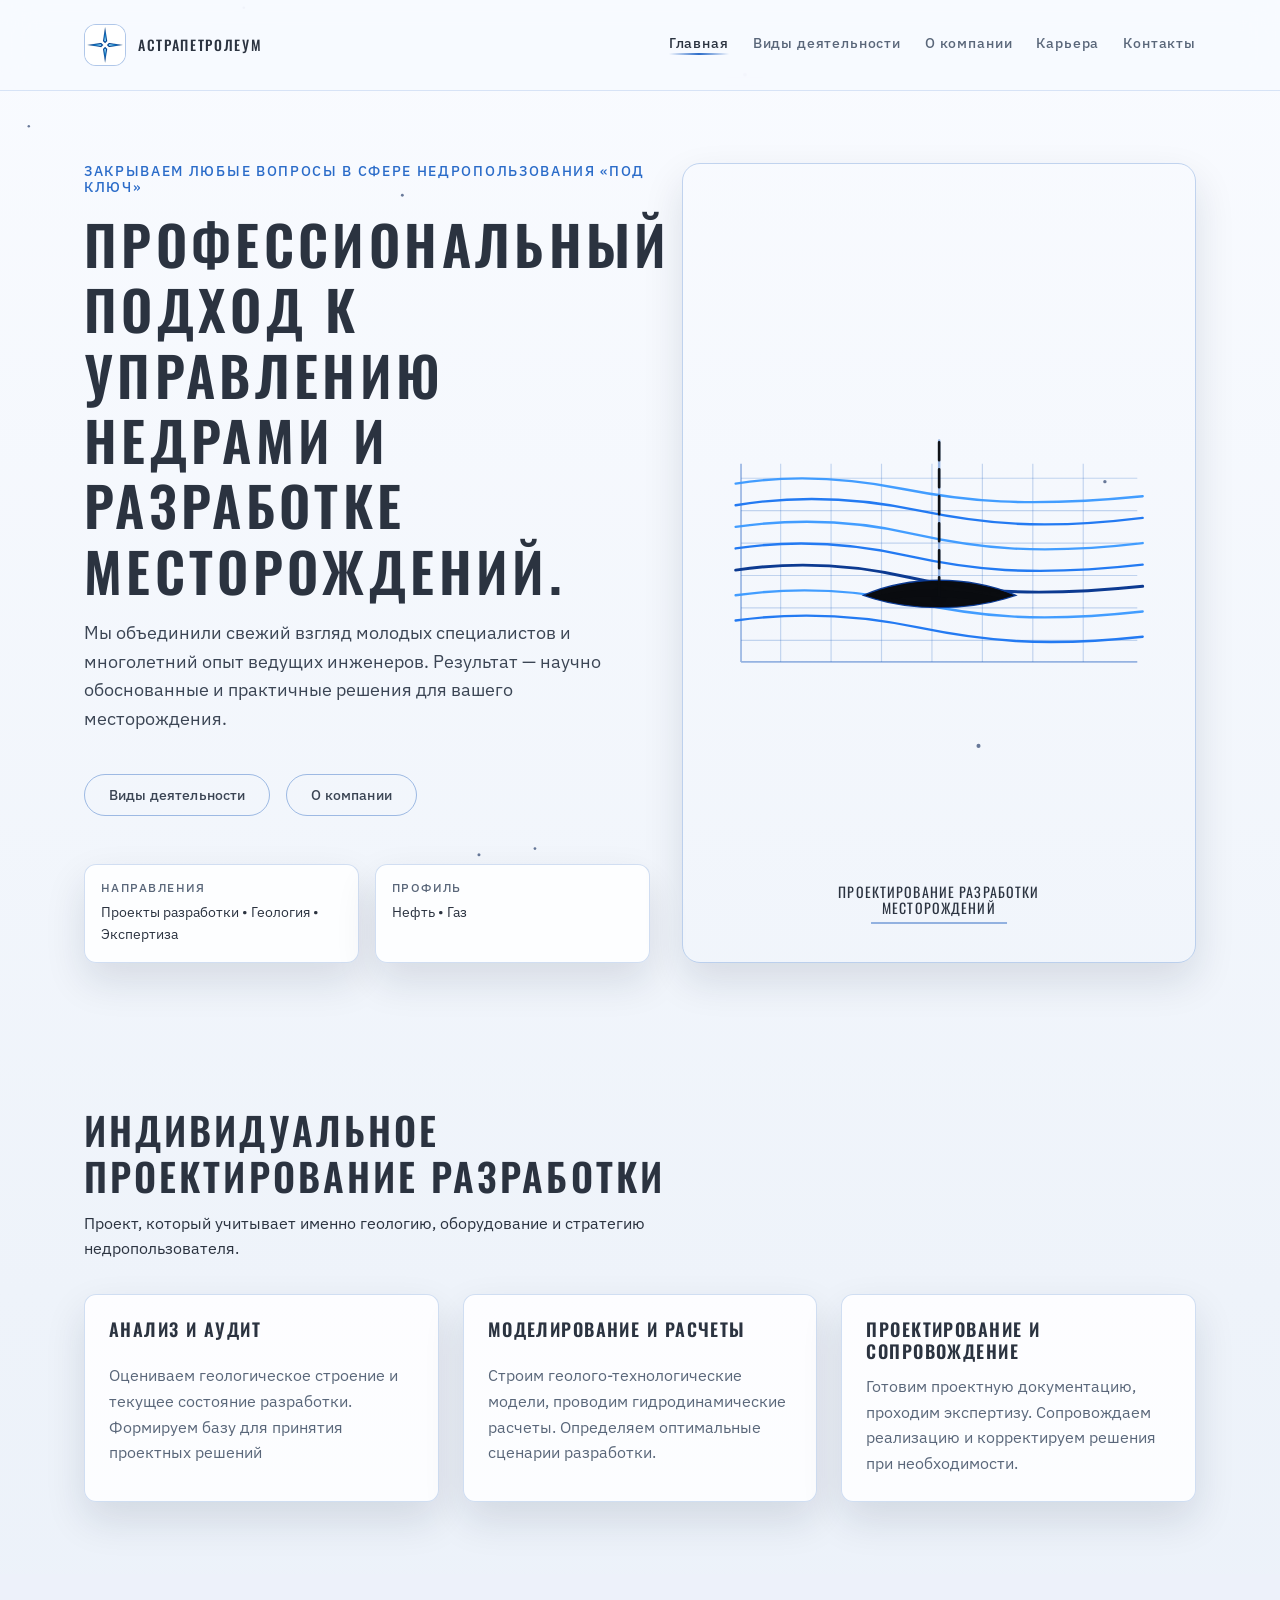
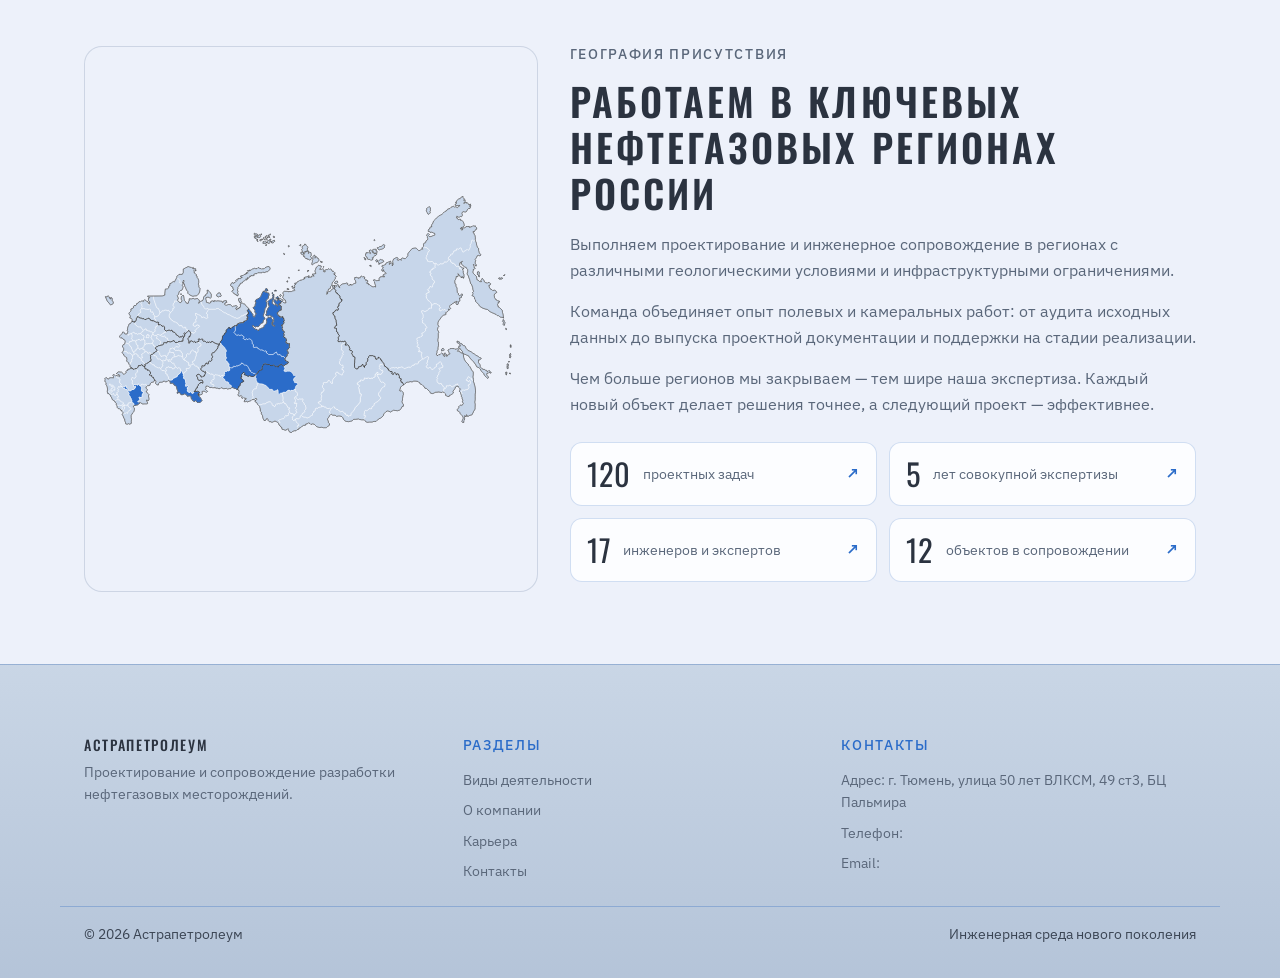
==== commit 17a55220: "Update index.html" ====
--- a/index.html
+++ b/index.html
@@ -87,7 +87,6 @@
                   <path class="strata-line soft" d="M34 100C104 90 168 93 232 108C300 123 367 132 486 118" />
                   <path class="strata-line" d="M34 124C100 114 162 118 224 132C292 147 360 156 486 142" />
                   <path class="strata-line reservoir-layer" d="M34 148C102 138 165 142 226 156C292 171 358 179 486 166" />
-                  <path class="reservoir-band" d="M182 156C208 148 233 144 260 144C288 144 313 148 338 156" />
                   <path class="strata-line soft" d="M34 176C104 166 168 170 232 184C300 199 367 207 486 194" />
                   <path class="strata-line" d="M34 204C106 194 172 198 238 212C306 226 373 234 486 222" />
                 </g>
--- a/css/style.css
+++ b/css/style.css
@@ -1,612 +1,626 @@
-﻿:root {
-  --bg-100: #f4f7fb;
-  --bg-200: #e9eef6;
-  --bg-300: #dde5f2;
-  --surface-bg: rgba(255, 255, 255, 0.84);
-  --font-sans: "IBM Plex Sans", "Segoe UI", sans-serif;
-  --font-display: "Oswald", "Segoe UI", sans-serif;
-  --text-xs: 0.75rem;
-  --text-sm: 0.875rem;
-  --text-base: 1rem;
-  --text-lg: 1.125rem;
-  --text-xl: 1.25rem;
-  --text-2xl: 1.75rem;
-  --text-3xl: 2.5rem;
-  --weight-400: 400;
-  --weight-500: 500;
-  --weight-600: 600;
-  --weight-700: 700;
-  --lh-body: 1.6;
-  --lh-heading: 1.2;
-  --lh-tight: 1.15;
-  --ls-caps: 0.08em;
-  --ls-wide: 0.12em;
-  --ls-nav: 0.06em;
-  --blue-600: #1f5fbf;
-  --blue-500: #2b6cc9;
-  --blue-400: #4d8fe6;
-  --cyan-300: #7bbcf1;
-  --white: #ffffff;
-  --gray-600: #2b3340;
-  --gray-500: #3b4554;
-  --gray-400: #5a677a;
-  --gray-300: #7d8aa1;
-  --panel: var(--surface-bg);
-  --panel-strong: var(--surface-bg);
-  --border: rgba(31, 95, 191, 0.2);
-  --shadow: 0 18px 40px rgba(18, 32, 56, 0.12);
-  --radius-lg: 18px;
-  --radius-md: 12px;
-  --radius-sm: 10px;
-  --transition: 220ms ease;
-  --space-1: 4px;
-  --space-2: 8px;
-  --space-3: 12px;
-  --space-4: 16px;
-  --space-5: 24px;
-  --space-6: 32px;
-  --space-7: 48px;
-  --space-8: 64px;
-}
-
-*,
-*::before,
-*::after {
-  box-sizing: border-box;
-  min-width: 0;
-}
-
-html {
-  font-size: 16px;
-  scroll-behavior: smooth;
-}
-
-body {
-  margin: 0;
-  font-family: var(--font-sans);
-  color: var(--gray-600);
-  font-size: var(--text-base);
-  font-weight: var(--weight-400);
-  line-height: var(--lh-body);
-  background: linear-gradient(180deg, #f9fbff 0%, #eef3fa 50%, #e7eef8 100%);
-  min-height: 100vh;
-  position: relative;
-  overflow-x: hidden;
-}
-
-main {
-  position: relative;
-  z-index: 1;
-}
-
-a {
-  color: var(--blue-600);
-  text-decoration: none;
-  transition: color var(--transition);
-}
-
-a:hover {
-  color: var(--blue-500);
-}
-
-a:focus-visible {
-  outline: 2px solid rgba(31, 95, 191, 0.35);
-  outline-offset: 2px;
-  border-radius: 4px;
-}
-
-img {
-  max-width: 100%;
-  height: auto;
-}
-
-h1, h2, h3, h4, h5, h6,
-p,
-ul, ol {
-  margin: 0;
-}
-
-p {
-  font-size: var(--text-base);
-  line-height: var(--lh-body);
-}
-
-.container {
-  width: 100%;
-  max-width: 1160px;
-  margin: 0 auto;
-  padding-inline: clamp(var(--space-4), 3vw, var(--space-5));
-}
-
-.bg-grid,
-.scanline {
-  display: none;
-}
-
-.hud-canvas {
-  position: fixed;
-  inset: 0;
-  z-index: 0;
-  pointer-events: none;
-}
-
-.site-header {
-  position: sticky;
-  top: 0;
-  z-index: 20;
-  backdrop-filter: blur(18px);
-  background: rgba(247, 250, 255, 0.85);
-  border-bottom: 1px solid rgba(31, 95, 191, 0.15);
-}
-
-.header-inner {
-  display: flex;
-  align-items: center;
-  justify-content: space-between;
-  padding-block: var(--space-5);
-  gap: var(--space-5);
-}
-
-.logo {
-  display: inline-flex;
-  align-items: center;
-  gap: 12px;
-}
-
-.logo-star {
-  width: 52px;
-  height: 52px;
-  display: inline-flex;
-  align-items: center;
-  justify-content: center;
-  animation: spin-slow 28s linear infinite;
-}
-
-.logo-star svg {
-  width: 100%;
-  height: 100%;
-  overflow: visible;
-  animation: pulse-soft 6s ease-in-out infinite;
-  transition: filter 220ms ease;
-}
-
-.logo-star .star-burst {
-  fill: rgba(90, 103, 122, 0.18);
-  opacity: 0.65;
-  transition: opacity 220ms ease;
-}
-
-.logo-star .star-arm {
-  fill: url(#starOuter);
-  stroke: rgba(31, 95, 191, 0.8);
-  stroke-width: 1.4;
-}
-
-.logo-star .star-core {
-  fill: url(#starInner);
-  stroke: rgba(31, 95, 191, 0.6);
-  stroke-width: 1;
-}
-
-.logo:hover .logo-star {
-  animation-duration: 14s;
-}
-
-.logo:hover .logo-star svg {
-  animation-duration: 3.5s;
-  filter: drop-shadow(0 0 6px rgba(31, 95, 191, 0.55));
-}
-
-.logo:hover .logo-star .star-burst {
-  opacity: 0.9;
-}
-
-.logo-star svg,
-.logo-star {
-  transform-origin: 50% 50%;
-}
-
-@keyframes spin-slow {
-  0% { transform: rotate(0deg); }
-  100% { transform: rotate(360deg); }
-}
-
-@keyframes pulse-soft {
-  0%, 100% { opacity: 0.85; }
-  50% { opacity: 1; }
-}
-
-.logo-img {
-  width: 42px;
-  height: 42px;
-  object-fit: cover;
-  border-radius: 12px;
-  border: 1px solid rgba(31, 95, 191, 0.35);
-  background: var(--white);
-}
-
-.logo-mark {
-  width: 42px;
-  height: 42px;
-  border-radius: 12px;
-  background: linear-gradient(135deg, rgba(43, 108, 201, 0.15), rgba(123, 188, 241, 0.1));
-  border: 1px solid rgba(31, 95, 191, 0.3);
-  position: relative;
-}
-
-.logo-mark::after {
-  content: "";
-  position: absolute;
-  inset: 10px;
-  border: 1px solid rgba(31, 95, 191, 0.35);
-  border-radius: 8px;
-}
-
-.logo-text {
-  font-family: var(--font-display);
-  text-transform: uppercase;
-  letter-spacing: var(--ls-wide);
-  font-size: var(--text-sm);
-  line-height: var(--lh-tight);
-  font-weight: var(--weight-500);
-  color: var(--gray-600);
-}
-
-.site-nav {
-  display: flex;
-  gap: var(--space-5);
-  font-size: var(--text-sm);
-  line-height: var(--lh-tight);
-  letter-spacing: var(--ls-nav);
-  font-weight: var(--weight-500);
-  color: var(--gray-400);
-}
-
-.site-nav a,
-.nav-link {
-  position: relative;
-  padding-bottom: var(--space-1);
-  color: inherit;
-  transition: color var(--transition);
-}
-
-.site-nav a::after,
-.nav-link::after {
-  content: "";
-  position: absolute;
-  left: 0;
-  right: 0;
-  bottom: 0;
-  height: 2px;
-  background: linear-gradient(90deg, transparent, var(--blue-500), transparent);
-  opacity: 0;
-  transition: opacity var(--transition);
-}
-
-.site-nav a:hover,
-.site-nav a.is-active,
-.nav-link:hover,
-.nav-link.is-active {
-  color: var(--gray-600);
-}
-
-.site-nav a:hover::after,
-.site-nav a.is-active::after,
-.nav-link:hover::after,
-.nav-link.is-active::after {
-  opacity: 1;
-}
-
-.nav-toggle {
-  display: none;
-  flex-direction: column;
-  gap: 6px;
-  background: transparent;
-  border: none;
-  cursor: pointer;
-}
-
-.nav-toggle span {
-  width: 26px;
-  height: 2px;
-  background: var(--gray-600);
-  display: block;
-}
-
-.hero {
-  padding-block: clamp(56px, 7vw, 72px);
-  position: relative;
-  z-index: 2;
-}
-
-.hero-compact {
-  padding-block: clamp(56px, 7vw, 72px);
-}
-
-.hero-grid {
-  display: grid;
-  gap: var(--space-6);
-  align-items: center;
-  grid-template-columns: minmax(0, 1.1fr) minmax(0, 1fr);
-}
-
-body[data-page="home"] .hero-grid {
-  align-items: stretch;
-}
-
-.eyebrow,
-.kicker {
-  text-transform: uppercase;
-  letter-spacing: var(--ls-wide);
-  color: var(--blue-500);
-  font-size: var(--text-sm);
-  line-height: var(--lh-tight);
-  font-weight: var(--weight-500);
-  margin-bottom: 0;
-}
-
-h1, h2, h3 {
-  font-family: var(--font-display);
-  text-transform: uppercase;
-  letter-spacing: var(--ls-caps);
-  line-height: var(--lh-heading);
-  font-weight: var(--weight-600);
-  color: var(--gray-600);
-}
-
-h1 {
-  font-size: clamp(var(--text-2xl), 4vw, 3rem);
-  margin: 0;
-}
-
-h2 {
-  font-size: clamp(1.5rem, 3.1vw, 2.4rem);
-  margin: 0;
-}
-
-h3 {
-  font-size: var(--text-lg);
-  margin: 0;
-}
-
-.lead {
-  color: var(--gray-500);
-  font-size: var(--text-lg);
-  line-height: var(--lh-body);
-  max-width: 560px;
-}
-
-.muted {
-  color: var(--gray-400);
-}
-
-.hero-actions {
-  display: flex;
-  gap: var(--space-4);
-  margin-top: var(--space-5);
-  flex-wrap: wrap;
-}
-
-.btn {
-  display: inline-flex;
-  align-items: center;
-  justify-content: center;
-  gap: 8px;
-  padding: 12px 24px;
-  border-radius: 999px;
-  border: 1px solid rgba(31, 95, 191, 0.4);
-  font-family: var(--font-sans);
-  font-size: var(--text-sm);
-  font-weight: var(--weight-500);
-  line-height: var(--lh-tight);
-  letter-spacing: 0.01em;
-  color: var(--gray-600);
-  transition: transform var(--transition), box-shadow var(--transition), border-color var(--transition), color var(--transition);
-}
-
-.btn-primary {
-  background: linear-gradient(135deg, rgba(31, 95, 191, 0.12), rgba(123, 188, 241, 0.25));
-  color: var(--gray-600);
-}
-
-.btn-ghost {
-  background: transparent;
-  color: var(--gray-500);
-}
-
-.btn:hover {
-  transform: translateY(-2px);
-  box-shadow: 0 12px 24px rgba(18, 32, 56, 0.12);
-  border-color: rgba(31, 95, 191, 0.55);
-}
-
-.btn:focus-visible {
-  outline: 2px solid rgba(31, 95, 191, 0.35);
-  outline-offset: 2px;
-}
-
-.hero-meta {
-  display: grid;
-  grid-template-columns: repeat(2, minmax(0, 1fr));
-  gap: var(--space-4);
-  margin-top: var(--space-6);
-}
-
-.meta-card {
-  padding: 16px;
-  background: var(--panel);
-  border-radius: var(--radius-md);
-  border: 1px solid var(--border);
-  box-shadow: var(--shadow);
-  font-size: var(--text-sm);
-  line-height: var(--lh-body);
-}
-
-.meta-label {
-  color: var(--gray-400);
-  display: block;
-  margin-bottom: 6px;
-  text-transform: uppercase;
-  letter-spacing: var(--ls-wide);
-  font-size: var(--text-xs);
-  line-height: var(--lh-tight);
-  font-weight: var(--weight-500);
-}
-
-.hero-panel {
-  display: grid;
-  gap: var(--space-5);
-}
-
-body[data-page="home"] .hero-panel,
-body[data-page="home"] .hero-panel .hud-panel {
-  height: 100%;
-}
-
-.hud-panel {
-  background: var(--panel-strong);
-  border-radius: var(--radius-lg);
-  padding: 22px;
-  border: 1px solid rgba(31, 95, 191, 0.25);
-  box-shadow: var(--shadow);
-  position: relative;
-  overflow: hidden;
-}
-
-.hud-panel::before {
-  content: "";
-  position: absolute;
-  inset: 0;
-  background: radial-gradient(circle at top left, rgba(123, 188, 241, 0.2), transparent 60%);
-  opacity: 0.6;
-}
-
-.hud-panel.mini {
-  padding: 18px;
-}
-
-.hud-title {
-  font-family: var(--font-display);
-  font-size: var(--text-sm);
-  text-transform: uppercase;
-  letter-spacing: var(--ls-wide);
-  line-height: var(--lh-tight);
-  font-weight: var(--weight-500);
-  margin-bottom: 16px;
-  color: var(--blue-500);
-}
-
-.cad-anim {
-  position: relative;
-  height: clamp(280px, 48vw, 440px);
-  margin-bottom: var(--space-4);
-}
-
-body[data-page="home"] .cad-anim {
-  height: 100%;
-  min-height: clamp(380px, 47vw, 560px);
-  margin-bottom: 0;
-}
-
-body[data-page="activities"] .activities-isolines {
-  height: clamp(260px, 38vw, 360px);
-  margin-bottom: 0;
-}
-
-.cad-svg {
-  width: 100%;
-  height: 100%;
-  display: block;
-}
-
-.cad-svg path {
-  fill: none;
-}
-
-svg text {
-  font-family: var(--font-sans);
-  font-size: var(--text-sm);
-  font-weight: var(--weight-500);
-  line-height: var(--lh-tight);
-}
-
-.cad-anim::before {
-  content: "";
-  position: absolute;
-  inset: 0;
-  border-radius: 10px;
-  background: var(--surface-bg);
-  z-index: 0;
-}
-
-.cad-svg,
-.cad-title {
-  position: relative;
-  z-index: 1;
-}
-
-.cad-grid path {
-  stroke: rgba(31, 95, 191, 0.18);
-  stroke-width: 1;
-  fill: none;
-  opacity: 0;
-  animation: cad-grid 0.6s ease forwards;
-}
-
-.cad-axes path {
-  stroke: rgba(31, 95, 191, 0.35);
-  stroke-width: 1.2;
-  fill: none;
-  opacity: 0;
-  animation: cad-grid 0.6s ease forwards;
-}
-
-.cad-contour path {
-  stroke: rgba(31, 95, 191, 0.45);
-  stroke-width: 1.4;
-  fill: none;
-  stroke-dasharray: 900;
-  stroke-dashoffset: 900;
-  animation: cad-draw 1s ease forwards;
-  animation-delay: 0.6s;
-}
-
-.cad-contour .cad-oval {
-  stroke-dasharray: 1400;
-  stroke-dashoffset: 1400;
-}
-
-.cad-contour .cad-inner {
-  stroke-width: 1;
-  animation-delay: 0.85s;
-}
-
-.cad-detail {
-  opacity: 0;
-  transform: translateY(6px);
-  animation: cad-detail 0.8s ease forwards;
-  animation-delay: 1.6s;
-}
-
-.cad-detail path {
-  stroke: rgba(31, 95, 191, 0.35);
-  stroke-width: 1;
-  fill: none;
-}
+﻿:root {
+  --bg-100: #f4f7fb;
+  --bg-200: #e9eef6;
+  --bg-300: #dde5f2;
+  --surface-bg: rgba(255, 255, 255, 0.84);
+  --font-sans: "IBM Plex Sans", "Segoe UI", sans-serif;
+  --font-display: "Oswald", "Segoe UI", sans-serif;
+  --text-xs: 0.75rem;
+  --text-sm: 0.875rem;
+  --text-base: 1rem;
+  --text-lg: 1.125rem;
+  --text-xl: 1.25rem;
+  --text-2xl: 1.75rem;
+  --text-3xl: 2.5rem;
+  --weight-400: 400;
+  --weight-500: 500;
+  --weight-600: 600;
+  --weight-700: 700;
+  --lh-body: 1.6;
+  --lh-heading: 1.2;
+  --lh-tight: 1.15;
+  --ls-caps: 0.08em;
+  --ls-wide: 0.12em;
+  --ls-nav: 0.06em;
+  --blue-600: #1f5fbf;
+  --blue-500: #2b6cc9;
+  --blue-400: #4d8fe6;
+  --cyan-300: #7bbcf1;
+  --white: #ffffff;
+  --gray-600: #2b3340;
+  --gray-500: #3b4554;
+  --gray-400: #5a677a;
+  --gray-300: #7d8aa1;
+  --panel: var(--surface-bg);
+  --panel-strong: var(--surface-bg);
+  --border: rgba(31, 95, 191, 0.2);
+  --shadow: 0 18px 40px rgba(18, 32, 56, 0.12);
+  --radius-lg: 18px;
+  --radius-md: 12px;
+  --radius-sm: 10px;
+  --transition: 220ms ease;
+  --space-1: 4px;
+  --space-2: 8px;
+  --space-3: 12px;
+  --space-4: 16px;
+  --space-5: 24px;
+  --space-6: 32px;
+  --space-7: 48px;
+  --space-8: 64px;
+}
+
+*,
+*::before,
+*::after {
+  box-sizing: border-box;
+  min-width: 0;
+}
+
+html {
+  font-size: 16px;
+  scroll-behavior: smooth;
+}
+
+body {
+  margin: 0;
+  font-family: var(--font-sans);
+  color: var(--gray-600);
+  font-size: var(--text-base);
+  font-weight: var(--weight-400);
+  line-height: var(--lh-body);
+  background: linear-gradient(180deg, #f9fbff 0%, #eef3fa 50%, #e7eef8 100%);
+  min-height: 100vh;
+  position: relative;
+  overflow-x: hidden;
+}
+
+main {
+  position: relative;
+  z-index: 1;
+}
+
+a {
+  color: var(--blue-600);
+  text-decoration: none;
+  transition: color var(--transition);
+}
+
+a:hover {
+  color: var(--blue-500);
+}
+
+a:focus-visible {
+  outline: 2px solid rgba(31, 95, 191, 0.35);
+  outline-offset: 2px;
+  border-radius: 4px;
+}
+
+img {
+  max-width: 100%;
+  height: auto;
+}
+
+h1, h2, h3, h4, h5, h6,
+p,
+ul, ol {
+  margin: 0;
+}
+
+p {
+  font-size: var(--text-base);
+  line-height: var(--lh-body);
+}
+
+.container {
+  width: 100%;
+  max-width: 1160px;
+  margin: 0 auto;
+  padding-inline: clamp(var(--space-4), 3vw, var(--space-5));
+}
+
+.bg-grid,
+.scanline {
+  display: none;
+}
+
+.hud-canvas {
+  position: fixed;
+  inset: 0;
+  z-index: 0;
+  pointer-events: none;
+}
+
+.site-header {
+  position: sticky;
+  top: 0;
+  z-index: 20;
+  backdrop-filter: blur(18px);
+  background: rgba(247, 250, 255, 0.85);
+  border-bottom: 1px solid rgba(31, 95, 191, 0.15);
+}
+
+.header-inner {
+  display: flex;
+  align-items: center;
+  justify-content: space-between;
+  padding-block: var(--space-5);
+  gap: var(--space-5);
+}
+
+.logo {
+  display: inline-flex;
+  align-items: center;
+  gap: 12px;
+}
+
+.logo-star {
+  width: 52px;
+  height: 52px;
+  display: inline-flex;
+  align-items: center;
+  justify-content: center;
+  animation: spin-slow 28s linear infinite;
+}
+
+.logo-star svg {
+  width: 100%;
+  height: 100%;
+  overflow: visible;
+  animation: pulse-soft 6s ease-in-out infinite;
+  transition: filter 220ms ease;
+}
+
+.logo-star .star-burst {
+  fill: rgba(90, 103, 122, 0.18);
+  opacity: 0.65;
+  transition: opacity 220ms ease;
+}
+
+.logo-star .star-arm {
+  fill: url(#starOuter);
+  stroke: rgba(31, 95, 191, 0.8);
+  stroke-width: 1.4;
+}
+
+.logo-star .star-core {
+  fill: url(#starInner);
+  stroke: rgba(31, 95, 191, 0.6);
+  stroke-width: 1;
+}
+
+.logo:hover .logo-star {
+  animation-duration: 14s;
+}
+
+.logo:hover .logo-star svg {
+  animation-duration: 3.5s;
+  filter: drop-shadow(0 0 6px rgba(31, 95, 191, 0.55));
+}
+
+.logo:hover .logo-star .star-burst {
+  opacity: 0.9;
+}
+
+.logo-star svg,
+.logo-star {
+  transform-origin: 50% 50%;
+}
+
+@keyframes spin-slow {
+  0% { transform: rotate(0deg); }
+  100% { transform: rotate(360deg); }
+}
+
+@keyframes pulse-soft {
+  0%, 100% { opacity: 0.85; }
+  50% { opacity: 1; }
+}
+
+.logo-img {
+  width: 42px;
+  height: 42px;
+  object-fit: cover;
+  border-radius: 12px;
+  border: 1px solid rgba(31, 95, 191, 0.35);
+  background: var(--white);
+}
+
+.logo-mark {
+  width: 42px;
+  height: 42px;
+  border-radius: 12px;
+  background: linear-gradient(135deg, rgba(43, 108, 201, 0.15), rgba(123, 188, 241, 0.1));
+  border: 1px solid rgba(31, 95, 191, 0.3);
+  position: relative;
+}
+
+.logo-mark::after {
+  content: "";
+  position: absolute;
+  inset: 10px;
+  border: 1px solid rgba(31, 95, 191, 0.35);
+  border-radius: 8px;
+}
+
+.logo-text {
+  font-family: var(--font-display);
+  text-transform: uppercase;
+  letter-spacing: var(--ls-wide);
+  font-size: var(--text-sm);
+  line-height: var(--lh-tight);
+  font-weight: var(--weight-500);
+  color: var(--gray-600);
+}
+
+.site-nav {
+  display: flex;
+  gap: var(--space-5);
+  font-size: var(--text-sm);
+  line-height: var(--lh-tight);
+  letter-spacing: var(--ls-nav);
+  font-weight: var(--weight-500);
+  color: var(--gray-400);
+}
+
+.site-nav a,
+.nav-link {
+  position: relative;
+  padding-bottom: var(--space-1);
+  color: inherit;
+  transition: color var(--transition);
+}
+
+.site-nav a::after,
+.nav-link::after {
+  content: "";
+  position: absolute;
+  left: 0;
+  right: 0;
+  bottom: 0;
+  height: 2px;
+  background: linear-gradient(90deg, transparent, var(--blue-500), transparent);
+  opacity: 0;
+  transition: opacity var(--transition);
+}
+
+.site-nav a:hover,
+.site-nav a.is-active,
+.nav-link:hover,
+.nav-link.is-active {
+  color: var(--gray-600);
+}
+
+.site-nav a:hover::after,
+.site-nav a.is-active::after,
+.nav-link:hover::after,
+.nav-link.is-active::after {
+  opacity: 1;
+}
+
+.nav-toggle {
+  display: none;
+  flex-direction: column;
+  gap: 6px;
+  background: transparent;
+  border: none;
+  cursor: pointer;
+}
+
+.nav-toggle span {
+  width: 26px;
+  height: 2px;
+  background: var(--gray-600);
+  display: block;
+}
+
+.hero {
+  padding-block: clamp(56px, 7vw, 72px);
+  position: relative;
+  z-index: 2;
+}
+
+.hero-compact {
+  padding-block: clamp(56px, 7vw, 72px);
+}
+
+.hero-grid {
+  display: grid;
+  gap: var(--space-6);
+  align-items: center;
+  grid-template-columns: minmax(0, 1.1fr) minmax(0, 1fr);
+}
+
+body[data-page="home"] .hero-grid {
+  align-items: stretch;
+}
+
+.eyebrow,
+.kicker {
+  text-transform: uppercase;
+  letter-spacing: var(--ls-wide);
+  color: var(--blue-500);
+  font-size: var(--text-sm);
+  line-height: var(--lh-tight);
+  font-weight: var(--weight-500);
+  margin-bottom: 0;
+}
+
+h1, h2, h3 {
+  font-family: var(--font-display);
+  text-transform: uppercase;
+  letter-spacing: var(--ls-caps);
+  line-height: var(--lh-heading);
+  font-weight: var(--weight-600);
+  color: var(--gray-600);
+}
+
+h1 {
+  font-size: clamp(var(--text-2xl), 4.4vw, 3.4rem);
+  margin: 0;
+}
+
+h2 {
+  font-size: clamp(1.5rem, 3.1vw, 2.4rem);
+  margin: 0;
+}
+
+h3 {
+  font-size: var(--text-lg);
+  margin: 0;
+}
+
+.lead {
+  color: var(--gray-500);
+  font-size: var(--text-lg);
+  line-height: var(--lh-body);
+  max-width: 560px;
+}
+
+.muted {
+  color: var(--gray-400);
+}
+
+.hero-actions {
+  display: flex;
+  gap: var(--space-4);
+  margin-top: var(--space-5);
+  flex-wrap: wrap;
+}
+
+.btn {
+  display: inline-flex;
+  align-items: center;
+  justify-content: center;
+  gap: 8px;
+  padding: 12px 24px;
+  border-radius: 999px;
+  border: 1px solid rgba(31, 95, 191, 0.4);
+  font-family: var(--font-sans);
+  font-size: var(--text-sm);
+  font-weight: var(--weight-500);
+  line-height: var(--lh-tight);
+  letter-spacing: 0.01em;
+  color: var(--gray-600);
+  transition: transform var(--transition), box-shadow var(--transition), border-color var(--transition), color var(--transition);
+}
+
+.btn-primary {
+  background: linear-gradient(135deg, rgba(31, 95, 191, 0.12), rgba(123, 188, 241, 0.25));
+  color: var(--gray-600);
+}
+
+.btn-ghost {
+  background: transparent;
+  color: var(--gray-500);
+}
+
+.btn:hover {
+  transform: translateY(-2px);
+  box-shadow: 0 12px 24px rgba(18, 32, 56, 0.12);
+  border-color: rgba(31, 95, 191, 0.55);
+}
+
+.btn:focus-visible {
+  outline: 2px solid rgba(31, 95, 191, 0.35);
+  outline-offset: 2px;
+}
+
+.hero-meta {
+  display: grid;
+  grid-template-columns: repeat(2, minmax(0, 1fr));
+  gap: var(--space-4);
+  margin-top: var(--space-6);
+}
+
+.meta-card {
+  padding: 16px;
+  background: var(--panel);
+  border-radius: var(--radius-md);
+  border: 1px solid var(--border);
+  box-shadow: var(--shadow);
+  font-size: var(--text-sm);
+  line-height: var(--lh-body);
+}
+
+.meta-label {
+  color: var(--gray-400);
+  display: block;
+  margin-bottom: 6px;
+  text-transform: uppercase;
+  letter-spacing: var(--ls-wide);
+  font-size: var(--text-xs);
+  line-height: var(--lh-tight);
+  font-weight: var(--weight-500);
+}
+
+.hero-panel {
+  display: grid;
+  gap: var(--space-5);
+}
+
+body[data-page="home"] .hero-panel,
+body[data-page="home"] .hero-panel .hud-panel {
+  height: 100%;
+}
+
+.hud-panel {
+  background: var(--panel-strong);
+  border-radius: var(--radius-lg);
+  padding: 22px;
+  border: 1px solid rgba(31, 95, 191, 0.25);
+  box-shadow: var(--shadow);
+  position: relative;
+  overflow: hidden;
+}
+
+.hud-panel::before {
+  content: "";
+  position: absolute;
+  inset: 0;
+  background: radial-gradient(circle at top left, rgba(123, 188, 241, 0.2), transparent 60%);
+  opacity: 0.6;
+}
+
+.hud-panel.mini {
+  padding: 18px;
+}
+
+.hud-title {
+  font-family: var(--font-display);
+  font-size: var(--text-sm);
+  text-transform: uppercase;
+  letter-spacing: var(--ls-wide);
+  line-height: var(--lh-tight);
+  font-weight: var(--weight-500);
+  margin-bottom: 16px;
+  color: var(--blue-500);
+}
+
+.cad-anim {
+  position: relative;
+  height: clamp(280px, 48vw, 440px);
+  margin-bottom: var(--space-4);
+}
+
+body[data-page="home"] .cad-anim {
+  height: 100%;
+  min-height: clamp(380px, 47vw, 560px);
+  margin-bottom: 0;
+}
+
+body[data-page="activities"] .activities-isolines {
+  height: clamp(260px, 38vw, 360px);
+  margin-bottom: 0;
+}
+
+body[data-page="activities"] .activities-isolines::before {
+  background: transparent;
+}
+
+body[data-page="home"] .hero-panel .hud-panel,
+body[data-page="activities"] .hero-panel .hud-panel {
+  background: transparent;
+}
+
+body[data-page="home"] .hero-panel .hud-panel::before,
+body[data-page="activities"] .hero-panel .hud-panel::before {
+  display: none;
+}
+
+.cad-svg {
+  width: 100%;
+  height: 100%;
+  display: block;
+}
+
+.cad-svg path {
+  fill: none;
+}
+
+svg text {
+  font-family: var(--font-sans);
+  font-size: var(--text-sm);
+  font-weight: var(--weight-500);
+  line-height: var(--lh-tight);
+}
+
+.cad-anim::before {
+  content: "";
+  position: absolute;
+  inset: 0;
+  border-radius: 10px;
+  background: var(--surface-bg);
+  z-index: 0;
+}
+
+.cad-svg,
+.cad-title {
+  position: relative;
+  z-index: 1;
+}
+
+.cad-grid path {
+  stroke: rgba(31, 95, 191, 0.18);
+  stroke-width: 1;
+  fill: none;
+  opacity: 0;
+  animation: cad-grid 0.6s ease forwards;
+}
+
+.cad-axes path {
+  stroke: rgba(31, 95, 191, 0.35);
+  stroke-width: 1.2;
+  fill: none;
+  opacity: 0;
+  animation: cad-grid 0.6s ease forwards;
+}
+
+.cad-contour path {
+  stroke: rgba(31, 95, 191, 0.45);
+  stroke-width: 1.4;
+  fill: none;
+  stroke-dasharray: 900;
+  stroke-dashoffset: 900;
+  animation: cad-draw 1s ease forwards;
+  animation-delay: 0.6s;
+}
+
+.cad-contour .cad-oval {
+  stroke-dasharray: 1400;
+  stroke-dashoffset: 1400;
+}
+
+.cad-contour .cad-inner {
+  stroke-width: 1;
+  animation-delay: 0.85s;
+}
+
+.cad-detail {
+  opacity: 0;
+  transform: translateY(6px);
+  animation: cad-detail 0.8s ease forwards;
+  animation-delay: 1.6s;
+}
+
+.cad-detail path {
+  stroke: rgba(31, 95, 191, 0.35);
+  stroke-width: 1;
+  fill: none;
+}
+
 
 
+.cad-detail text {
+  font-family: var(--font-sans);
+  font-size: var(--text-sm);
+  font-weight: var(--weight-500);
+  line-height: var(--lh-tight);
+  fill: rgba(90, 103, 122, 0.9);
+}
+
+
 
-.cad-detail text {
-  font-family: var(--font-sans);
-  font-size: var(--text-sm);
-  font-weight: var(--weight-500);
-  line-height: var(--lh-tight);
-  fill: rgba(90, 103, 122, 0.9);
-}
-
-
-
-
+ 
 
 .team-photo-panel {
@@ -615,777 +629,776 @@
   justify-content: center;
 }
 
-.team-photo-slot {
-  min-height: 260px;
-  border-radius: var(--radius-md);
-  border: 1px dashed rgba(31, 95, 191, 0.35);
-  background: var(--surface-bg);
-  display: grid;
-  place-items: center;
-  color: var(--gray-400);
-  font-size: var(--text-sm);
-  line-height: var(--lh-body);
-  letter-spacing: var(--ls-caps);
-  text-transform: uppercase;
-}
+.team-photo-slot {
+  min-height: 260px;
+  border-radius: var(--radius-md);
+  border: 1px dashed rgba(31, 95, 191, 0.35);
+  background: var(--surface-bg);
+  display: grid;
+  place-items: center;
+  color: var(--gray-400);
+  font-size: var(--text-sm);
+  line-height: var(--lh-body);
+  letter-spacing: var(--ls-caps);
+  text-transform: uppercase;
+}
 
 .team-photo-slot span {
   padding: 10px 14px;
   border: 1px solid rgba(31, 95, 191, 0.25);
   border-radius: 999px;
   background: rgba(255, 255, 255, 0.72);
-}
-
-.cad-title {
-  position: absolute;
-  left: 50%;
-  bottom: var(--space-4);
-  transform: translateX(-50%);
-  font-family: var(--font-display);
-  font-size: var(--text-sm);
-  text-transform: uppercase;
-  letter-spacing: var(--ls-caps);
-  line-height: var(--lh-tight);
-  font-weight: var(--weight-500);
-  color: var(--gray-600);
-  text-align: center;
-  opacity: 0;
-  filter: blur(6px);
-  animation: cad-title 0.6s ease forwards;
-  animation-delay: 2.4s;
-}
-
-.cad-title-line {
-  position: relative;
-  display: inline-block;
-  padding-bottom: var(--space-2);
-}
-
-.cad-title-line::after {
-  content: "";
-  position: absolute;
-  left: 50%;
-  bottom: 0;
-  width: 58%;
-  height: 2px;
-  transform: translateX(-50%);
-  background: rgba(31, 95, 191, 0.45);
-}
-
-@keyframes cad-grid {
-  to { opacity: 1; }
-}
-
-@keyframes cad-draw {
-  to { stroke-dashoffset: 0; }
-}
-
-@keyframes cad-detail {
-  to { opacity: 1; transform: translateY(0); }
-}
-
-@keyframes cad-title {
-  to { opacity: 1; filter: blur(0); }
-}
-
-.hud-stats {
-  display: grid;
-  gap: var(--space-3);
-  font-size: var(--text-sm);
-  line-height: var(--lh-body);
+}
+
+.cad-title {
+  position: absolute;
+  left: 50%;
+  bottom: var(--space-4);
+  transform: translateX(-50%);
+  font-family: var(--font-display);
+  font-size: var(--text-sm);
+  text-transform: uppercase;
+  letter-spacing: var(--ls-caps);
+  line-height: var(--lh-tight);
+  font-weight: var(--weight-500);
+  color: var(--gray-600);
+  text-align: center;
+  opacity: 0;
+  filter: blur(6px);
+  animation: cad-title 0.6s ease forwards;
+  animation-delay: 2.4s;
+}
+
+.cad-title-line {
+  position: relative;
+  display: inline-block;
+  padding-bottom: var(--space-2);
+}
+
+.cad-title-line::after {
+  content: "";
+  position: absolute;
+  left: 50%;
+  bottom: 0;
+  width: 58%;
+  height: 2px;
+  transform: translateX(-50%);
+  background: rgba(31, 95, 191, 0.45);
+}
+
+@keyframes cad-grid {
+  to { opacity: 1; }
+}
+
+@keyframes cad-draw {
+  to { stroke-dashoffset: 0; }
+}
+
+@keyframes cad-detail {
+  to { opacity: 1; transform: translateY(0); }
+}
+
+@keyframes cad-title {
+  to { opacity: 1; filter: blur(0); }
+}
+
+.hud-stats {
+  display: grid;
+  gap: var(--space-3);
+  font-size: var(--text-sm);
+  line-height: var(--lh-body);
+  color: var(--gray-500);
+}
+
+.hud-stats span {
+  color: var(--gray-400);
+  display: block;
+  font-size: var(--text-xs);
+  text-transform: uppercase;
+  letter-spacing: var(--ls-wide);
+  line-height: var(--lh-tight);
+  font-weight: var(--weight-500);
+}
+
+.grid-mini {
+  height: 120px;
+  background-image:
+    linear-gradient(rgba(123, 188, 241, 0.25) 1px, transparent 1px),
+    linear-gradient(90deg, rgba(123, 188, 241, 0.25) 1px, transparent 1px);
+  background-size: 22px 22px;
+  border-radius: var(--radius-sm);
+}
+
+.section {
+  padding-block: clamp(56px, 7vw, 72px);
+  position: relative;
+  z-index: 2;
+}
+
+.hero > .container,
+.section > .container {
+  display: grid;
+  gap: var(--space-6);
+}
+
+.section-head {
+  max-width: 700px;
+  display: grid;
+  gap: var(--space-3);
+}
+
+.hero-copy {
+  display: grid;
+  gap: var(--space-4);
+  align-content: start;
+}
+
+.cards {
+  display: grid;
+  grid-template-columns: repeat(auto-fit, minmax(min(260px, 100%), 1fr));
+  gap: var(--space-5);
+  align-items: stretch;
+}
+
+.card-wide {
+  grid-column: 1 / -1;
+}
+
+.card {
+  padding: var(--space-5);
+  background: var(--panel);
+  border: 1px solid var(--border);
+  border-radius: var(--radius-md);
+  box-shadow: var(--shadow);
+  display: grid;
+  gap: var(--space-3);
+  height: 100%;
+}
+
+.card p {
+  color: var(--gray-400);
+  line-height: var(--lh-body);
+  margin: 0;
+}
+
+.muted,
+.card p,
+.bullets li,
+.map-placeholder {
+  color: var(--gray-400);
+}
+
+.link {
+  display: inline-flex;
+  margin-top: var(--space-2);
+  color: var(--blue-500);
+  font-size: var(--text-sm);
+  font-weight: var(--weight-500);
+  line-height: var(--lh-tight);
+}
+
+.section-split {
+  background: transparent;
+}
+
+.geo-section {
+  background: #edf1fa;
+}
+
+.geo-grid {
+  display: grid;
+  grid-template-columns: minmax(320px, 0.84fr) minmax(0, 1.16fr);
+  gap: clamp(var(--space-6), 4vw, var(--space-8));
+  align-items: stretch;
+}
+
+.geo-map-wrap {
+  display: grid;
+  gap: var(--space-4);
+  max-width: 560px;
+  height: 100%;
+  align-content: stretch;
+}
+
+.geo-map-shell {
+  width: 100%;
+  background: #edf1fa;
+  border: 1px solid rgba(11, 42, 91, 0.14);
+  border-radius: var(--radius-lg);
+  padding: var(--space-3);
+  overflow: hidden;
+  display: flex;
+  min-height: 100%;
+}
+
+.geo-map-object {
+  display: block;
+  flex: 1 1 auto;
+  width: 100%;
+  height: 100%;
+  min-height: clamp(360px, 42vw, 520px);
+}
+
+.geo-legend {
+  list-style: none;
+  padding: 0;
+  margin: 0;
+  display: grid;
+  grid-template-columns: repeat(2, minmax(0, 1fr));
+  gap: var(--space-2) var(--space-4);
+}
+
+.geo-legend li {
+  position: relative;
+  padding-left: var(--space-4);
+  color: var(--gray-600);
+  font-size: var(--text-sm);
+  line-height: var(--lh-body);
+}
+
+.geo-legend li::before {
+  content: "";
+  position: absolute;
+  left: 0;
+  top: 0.48em;
+  width: 8px;
+  height: 8px;
+  border-radius: 999px;
+  background: #00b3d6;
+}
+
+.geo-content {
+  display: grid;
+  gap: var(--space-4);
+  color: inherit;
+  align-content: start;
+}
+
+.geo-content h2 {
+  color: var(--gray-600);
+}
+
+.geo-content p {
+  color: var(--gray-400);
+}
+
+.geo-metrics {
+  margin-top: var(--space-2);
+  display: grid;
+  grid-template-columns: repeat(2, minmax(0, 1fr));
+  gap: var(--space-3);
+}
+
+.geo-metric {
+  border: 1px solid var(--border);
+  border-radius: var(--radius-md);
+  padding: var(--space-4);
+  display: grid;
+  grid-template-columns: auto 1fr auto;
+  align-items: center;
+  column-gap: var(--space-3);
+  row-gap: var(--space-1);
+  background: var(--panel-strong);
+}
+
+.geo-metric-value {
+  grid-column: 1;
+  font-family: var(--font-display);
+  font-size: clamp(1.4rem, 2.4vw, 1.9rem);
+  line-height: 1;
+  letter-spacing: 0.03em;
+  color: var(--gray-600);
+}
+
+.geo-metric-label {
+  grid-column: 2;
+  font-size: var(--text-sm);
+  line-height: var(--lh-body);
+  color: var(--gray-400);
+}
+
+.geo-metric-arrow {
+  grid-column: 3;
+  color: var(--blue-500);
+  font-size: 1rem;
+  font-weight: var(--weight-600);
+}
+
+.geo-tooltip {
+  position: fixed;
+  z-index: 50;
+  padding: 6px 10px;
+  border-radius: 8px;
+  border: 1px solid rgba(11, 42, 91, 0.2);
+  background: #ffffff;
+  color: var(--gray-600);
+  font-size: var(--text-xs);
+  line-height: var(--lh-tight);
+  font-weight: var(--weight-500);
+  white-space: nowrap;
+  pointer-events: none;
+  opacity: 0;
+  transform: translateY(4px);
+  transition: opacity 120ms ease, transform 120ms ease;
+}
+
+.geo-tooltip.is-visible {
+  opacity: 1;
+  transform: translateY(0);
+}
+
+.split {
+  display: grid;
+  gap: var(--space-6);
+  grid-template-columns: minmax(0, 1fr) minmax(0, 1fr);
+  align-items: center;
+}
+
+.split > div {
+  display: grid;
+  gap: var(--space-4);
+  align-content: start;
+}
+
+.bullets {
+  list-style: none;
+  padding: 0;
+  margin-top: var(--space-5);
+  display: grid;
+  gap: var(--space-3);
+}
+
+.bullets li {
+  position: relative;
+  padding-left: var(--space-5);
+  color: var(--gray-400);
+}
+
+.bullets li::before {
+  content: "▹";
+  position: absolute;
+  left: 0;
+  color: var(--blue-500);
+}
+
+.panel {
+  background: var(--panel-strong);
+  border: 1px solid rgba(31, 95, 191, 0.25);
+  border-radius: var(--radius-lg);
+  padding: var(--space-6);
+  box-shadow: var(--shadow);
+  display: grid;
+  gap: var(--space-4);
+}
+
+.panel-title {
+  text-transform: uppercase;
+  letter-spacing: var(--ls-wide);
+  font-size: var(--text-sm);
+  line-height: var(--lh-tight);
+  font-weight: var(--weight-500);
+  color: var(--blue-500);
+  margin-bottom: 0;
+}
+
+.flow {
+  display: flex;
+  align-items: center;
+  justify-content: center;
+  flex-wrap: wrap;
+  gap: var(--space-3);
+}
+
+.flow-node {
+  padding: 10px 16px;
+  border: 1px solid rgba(31, 95, 191, 0.3);
+  border-radius: 999px;
+  font-size: var(--text-sm);
+  line-height: var(--lh-tight);
+  font-weight: var(--weight-500);
+  color: var(--gray-500);
+}
+
+.flow-line {
+  flex: 1 1 40px;
+  height: 2px;
+  background: linear-gradient(90deg, rgba(31, 95, 191, 0.12), rgba(123, 188, 241, 0.55));
+  min-width: 30px;
+}
+
+.infra-map {
+  display: grid;
+  grid-template-columns: repeat(auto-fit, minmax(120px, 1fr));
+  gap: var(--space-3);
+}
+
+.infra-node {
+  padding: 14px;
+  min-height: 56px;
+  border-radius: var(--radius-sm);
+  border: 1px solid rgba(31, 95, 191, 0.25);
+  background: var(--surface-bg);
+  display: flex;
+  align-items: center;
+  justify-content: center;
+  text-align: center;
   color: var(--gray-500);
-}
-
-.hud-stats span {
-  color: var(--gray-400);
-  display: block;
-  font-size: var(--text-xs);
-  text-transform: uppercase;
-  letter-spacing: var(--ls-wide);
-  line-height: var(--lh-tight);
-  font-weight: var(--weight-500);
-}
-
-.grid-mini {
-  height: 120px;
-  background-image:
-    linear-gradient(rgba(123, 188, 241, 0.25) 1px, transparent 1px),
-    linear-gradient(90deg, rgba(123, 188, 241, 0.25) 1px, transparent 1px);
-  background-size: 22px 22px;
-  border-radius: var(--radius-sm);
-}
-
-.section {
-  padding-block: clamp(56px, 7vw, 72px);
-  position: relative;
-  z-index: 2;
-}
-
-.hero > .container,
-.section > .container {
-  display: grid;
-  gap: var(--space-6);
-}
-
-.section-head {
-  max-width: 700px;
-  display: grid;
-  gap: var(--space-3);
-}
-
-.hero-copy {
-  display: grid;
-  gap: var(--space-4);
-  align-content: start;
-}
-
-.cards {
-  display: grid;
-  grid-template-columns: repeat(auto-fit, minmax(min(260px, 100%), 1fr));
-  gap: var(--space-5);
-  align-items: stretch;
-}
-
-.card-wide {
-  grid-column: 1 / -1;
-}
-
-.card {
-  padding: var(--space-5);
-  background: var(--panel);
-  border: 1px solid var(--border);
-  border-radius: var(--radius-md);
-  box-shadow: var(--shadow);
-  display: grid;
-  gap: var(--space-3);
-  height: 100%;
-}
-
-.card p {
-  color: var(--gray-400);
-  line-height: var(--lh-body);
-  margin: 0;
-}
-
-.muted,
-.card p,
-.bullets li,
-.map-placeholder {
-  color: var(--gray-400);
-}
-
-.link {
-  display: inline-flex;
-  margin-top: var(--space-2);
-  color: var(--blue-500);
-  font-size: var(--text-sm);
-  font-weight: var(--weight-500);
-  line-height: var(--lh-tight);
-}
-
-.section-split {
-  background: transparent;
-}
-
-.geo-section {
-  background: #edf1fa;
-}
-
-.geo-grid {
-  display: grid;
-  grid-template-columns: minmax(320px, 0.84fr) minmax(0, 1.16fr);
-  gap: clamp(var(--space-6), 4vw, var(--space-8));
-  align-items: stretch;
-}
-
-.geo-map-wrap {
-  display: grid;
-  gap: var(--space-4);
-  max-width: 560px;
-  height: 100%;
-  align-content: stretch;
-}
-
-.geo-map-shell {
-  width: 100%;
-  background: #edf1fa;
-  border: 1px solid rgba(11, 42, 91, 0.14);
-  border-radius: var(--radius-lg);
-  padding: var(--space-3);
-  overflow: hidden;
-  display: flex;
-  min-height: 100%;
-}
-
-.geo-map-object {
-  display: block;
-  flex: 1 1 auto;
-  width: 100%;
-  height: 100%;
-  min-height: clamp(360px, 42vw, 520px);
-}
-
-.geo-legend {
-  list-style: none;
-  padding: 0;
-  margin: 0;
-  display: grid;
-  grid-template-columns: repeat(2, minmax(0, 1fr));
-  gap: var(--space-2) var(--space-4);
-}
-
-.geo-legend li {
-  position: relative;
-  padding-left: var(--space-4);
-  color: var(--gray-600);
-  font-size: var(--text-sm);
-  line-height: var(--lh-body);
-}
-
-.geo-legend li::before {
-  content: "";
-  position: absolute;
-  left: 0;
-  top: 0.48em;
-  width: 8px;
-  height: 8px;
-  border-radius: 999px;
-  background: #00b3d6;
-}
-
-.geo-content {
-  display: grid;
-  gap: var(--space-4);
-  color: inherit;
-  align-content: start;
-}
-
-.geo-content h2 {
-  color: var(--gray-600);
-}
-
-.geo-content p {
-  color: var(--gray-400);
-}
-
-.geo-metrics {
-  margin-top: var(--space-2);
-  display: grid;
-  grid-template-columns: repeat(2, minmax(0, 1fr));
-  gap: var(--space-3);
-}
-
-.geo-metric {
-  border: 1px solid var(--border);
-  border-radius: var(--radius-md);
-  padding: var(--space-4);
-  display: grid;
-  grid-template-columns: auto 1fr auto;
-  align-items: center;
-  column-gap: var(--space-3);
-  row-gap: var(--space-1);
-  background: var(--panel-strong);
-}
-
-.geo-metric-value {
-  grid-column: 1;
-  font-family: var(--font-display);
-  font-size: clamp(1.4rem, 2.4vw, 1.9rem);
-  line-height: 1;
-  letter-spacing: 0.03em;
-  color: var(--gray-600);
-}
-
-.geo-metric-label {
-  grid-column: 2;
-  font-size: var(--text-sm);
-  line-height: var(--lh-body);
-  color: var(--gray-400);
-}
-
-.geo-metric-arrow {
-  grid-column: 3;
-  color: var(--blue-500);
-  font-size: 1rem;
-  font-weight: var(--weight-600);
-}
-
-.geo-tooltip {
-  position: fixed;
-  z-index: 50;
-  padding: 6px 10px;
-  border-radius: 8px;
-  border: 1px solid rgba(11, 42, 91, 0.2);
-  background: #ffffff;
-  color: var(--gray-600);
-  font-size: var(--text-xs);
-  line-height: var(--lh-tight);
-  font-weight: var(--weight-500);
-  white-space: nowrap;
-  pointer-events: none;
-  opacity: 0;
-  transform: translateY(4px);
-  transition: opacity 120ms ease, transform 120ms ease;
-}
-
-.geo-tooltip.is-visible {
-  opacity: 1;
-  transform: translateY(0);
-}
-
-.split {
-  display: grid;
-  gap: var(--space-6);
-  grid-template-columns: minmax(0, 1fr) minmax(0, 1fr);
-  align-items: center;
-}
-
-.split > div {
-  display: grid;
-  gap: var(--space-4);
-  align-content: start;
-}
-
-.bullets {
-  list-style: none;
-  padding: 0;
-  margin-top: var(--space-5);
-  display: grid;
-  gap: var(--space-3);
-}
-
-.bullets li {
-  position: relative;
-  padding-left: var(--space-5);
-  color: var(--gray-400);
-}
-
-.bullets li::before {
-  content: "▹";
-  position: absolute;
-  left: 0;
-  color: var(--blue-500);
-}
-
-.panel {
-  background: var(--panel-strong);
-  border: 1px solid rgba(31, 95, 191, 0.25);
-  border-radius: var(--radius-lg);
-  padding: var(--space-6);
-  box-shadow: var(--shadow);
-  display: grid;
-  gap: var(--space-4);
-}
-
-.panel-title {
-  text-transform: uppercase;
-  letter-spacing: var(--ls-wide);
-  font-size: var(--text-sm);
-  line-height: var(--lh-tight);
-  font-weight: var(--weight-500);
-  color: var(--blue-500);
-  margin-bottom: 0;
-}
-
-.flow {
-  display: flex;
-  align-items: center;
-  justify-content: center;
-  flex-wrap: wrap;
-  gap: var(--space-3);
-}
-
-.flow-node {
-  padding: 10px 16px;
-  border: 1px solid rgba(31, 95, 191, 0.3);
-  border-radius: 999px;
-  font-size: var(--text-sm);
-  line-height: var(--lh-tight);
-  font-weight: var(--weight-500);
-  color: var(--gray-500);
-}
-
-.flow-line {
-  flex: 1 1 40px;
-  height: 2px;
-  background: linear-gradient(90deg, rgba(31, 95, 191, 0.12), rgba(123, 188, 241, 0.55));
-  min-width: 30px;
-}
-
-.infra-map {
-  display: grid;
-  grid-template-columns: repeat(auto-fit, minmax(120px, 1fr));
-  gap: var(--space-3);
-}
-
-.infra-node {
-  padding: 14px;
-  min-height: 56px;
-  border-radius: var(--radius-sm);
-  border: 1px solid rgba(31, 95, 191, 0.25);
-  background: var(--surface-bg);
-  display: flex;
-  align-items: center;
-  justify-content: center;
-  text-align: center;
-  color: var(--gray-500);
-}
-
-.competency {
-  display: grid;
-  gap: var(--space-3);
-}
-
-.competency-line {
-  display: grid;
-  gap: var(--space-2);
-  font-size: var(--text-sm);
-  line-height: var(--lh-body);
-}
-
-.competency-line span {
-  color: var(--gray-400);
-}
-
-.competency-line .bar {
-  display: block;
-  height: 6px;
-  border-radius: 999px;
-  background: linear-gradient(90deg, rgba(31, 95, 191, 0.2), rgba(123, 188, 241, 0.7));
-  width: var(--w, 60%);
-}
-
-.timeline {
-  display: grid;
-  gap: var(--space-4);
-}
-
-.timeline-item {
-  display: grid;
-  grid-template-columns: 60px 1fr;
-  gap: var(--space-4);
-  padding: var(--space-5);
-  background: var(--panel);
-  border-radius: var(--radius-md);
-  border: 1px solid var(--border);
-}
-
-.timeline-item span {
-  font-family: var(--font-display);
-  font-size: var(--text-base);
-  line-height: var(--lh-tight);
-  font-weight: var(--weight-600);
-  color: var(--blue-500);
-}
-
-.progress-map {
-  display: grid;
-  gap: var(--space-3);
-}
-
-.vacancy-img {
-  width: 100%;
-  height: 140px;
-  object-fit: cover;
-  border-radius: 10px;
-  border: 1px solid rgba(31, 95, 191, 0.2);
-  margin-bottom: 12px;
-  background: var(--white);
-}
-
-.progress-step {
-  padding: 12px 16px;
-  border-radius: var(--radius-sm);
-  border: 1px solid rgba(31, 95, 191, 0.3);
-  background: var(--surface-bg);
-  color: var(--gray-500);
-}
-
-.form {
-  display: grid;
-  gap: var(--space-4);
-}
-
-.form-row {
-  display: grid;
-  grid-template-columns: repeat(auto-fit, minmax(220px, 1fr));
-  gap: var(--space-4);
-}
-
-label {
-  display: grid;
-  gap: var(--space-2);
-  font-size: var(--text-sm);
-  line-height: var(--lh-body);
-  color: var(--gray-400);
-}
-
-input, textarea {
-  background: rgba(255, 255, 255, 0.9);
-  border: 1px solid rgba(31, 95, 191, 0.25);
-  border-radius: 10px;
-  padding: 10px 12px;
-  color: var(--gray-600);
-  font-family: var(--font-sans);
-  font-size: var(--text-base);
-  line-height: var(--lh-body);
-}
-
-input:focus, textarea:focus {
-  outline: none;
-  border-color: rgba(31, 95, 191, 0.55);
-  box-shadow: 0 0 0 3px rgba(31, 95, 191, 0.12);
-}
-
-.contact-grid {
-  display: grid;
-  gap: var(--space-5);
-  grid-template-columns: repeat(auto-fit, minmax(260px, 1fr));
-}
-
-.contact-card {
-  padding: var(--space-5);
-  background: var(--panel);
-  border: 1px solid var(--border);
-  border-radius: var(--radius-md);
-  display: grid;
-  gap: var(--space-3);
-}
-
-.map-placeholder {
-  border: 1px dashed rgba(31, 95, 191, 0.4);
-  border-radius: var(--radius-lg);
-  padding: var(--space-8);
-  text-align: center;
-  color: var(--gray-400);
-  background: var(--surface-bg);
-}
-
-.site-footer {
-  padding-block: clamp(56px, 7vw, 72px) var(--space-6);
-  border-top: 1px solid rgba(31, 95, 191, 0.2);
-  background: linear-gradient(180deg, rgba(200, 213, 229, 0.98), rgba(179, 195, 216, 0.98));
-  position: relative;
-  z-index: 2;
-}
-
-.footer-inner {
-  display: grid;
-  gap: var(--space-5);
-  grid-template-columns: repeat(auto-fit, minmax(220px, 1fr));
-}
-
-.footer-inner > div {
-  display: grid;
-  gap: var(--space-2);
-  align-content: start;
-}
-
-.footer-title {
-  text-transform: uppercase;
-  letter-spacing: var(--ls-wide);
-  font-size: var(--text-sm);
-  line-height: var(--lh-tight);
-  font-weight: var(--weight-500);
-  color: var(--blue-500);
-  margin-bottom: var(--space-2);
-}
-
-.site-footer a,
-.site-footer p {
-  color: var(--gray-400);
-  font-size: var(--text-sm);
-  line-height: var(--lh-body);
-  margin: 0;
-}
-
-.footer-bottom {
-  margin-top: var(--space-5);
-  padding-top: var(--space-4);
-  border-top: 1px solid rgba(31, 95, 191, 0.28);
-  display: flex;
-  justify-content: space-between;
-  gap: var(--space-4);
-  color: var(--gray-500);
-  font-size: var(--text-sm);
-  line-height: var(--lh-body);
-}
-
-.hud-panel,
-.panel {
-  text-align: center;
-}
-
-.hud-stats {
-  justify-items: center;
-}
-
-.hud-stats > div {
-  display: grid;
-  gap: 4px;
-  justify-items: center;
-}
-
-.reveal {
-  opacity: 0;
-  transform: translateY(24px);
-  transition: opacity 600ms ease, transform 600ms ease;
-}
-
-.reveal.is-visible {
-  opacity: 1;
-  transform: translateY(0);
-}
-
-@media (max-width: 900px) {
-  .header-inner {
-    padding-block: var(--space-4);
-  }
-
-  .hero-grid,
-  .split {
-    grid-template-columns: 1fr;
-  }
-
-  .hero-meta {
-    grid-template-columns: 1fr;
-  }
-
-  .geo-grid {
-    grid-template-columns: 1fr;
-  }
-
-  .geo-map-wrap {
-    max-width: 100%;
-    height: auto;
-  }
-
-  .geo-map-object {
-    min-height: clamp(300px, 55vw, 420px);
-  }
-
-  .site-nav {
-    position: fixed;
-    inset: 120px 16px auto 16px;
-    flex-direction: column;
-    background: var(--panel-strong);
-    padding: 18px;
-    border-radius: var(--radius-md);
-    border: 1px solid rgba(31, 95, 191, 0.25);
-    transform: translateY(-12px);
-    opacity: 0;
-    pointer-events: none;
-    transition: var(--transition);
-  }
-
-  body.nav-open .site-nav {
-    transform: translateY(0);
-    opacity: 1;
-    pointer-events: auto;
-  }
-
-  .nav-toggle {
-    display: inline-flex;
-  }
-}
-
-@media (max-width: 700px) {
-  .hero,
-  .hero-compact,
-  .section {
-    padding-block: 56px;
-  }
-
-  .cards,
-  .contact-grid,
-  .geo-metrics {
-    grid-template-columns: 1fr;
-  }
-
-  .card,
-  .panel,
-  .contact-card,
-  .geo-metric {
-    padding: var(--space-4);
-  }
-
-  .map-placeholder {
-    padding: var(--space-6);
-  }
-
-  body[data-page="home"] .cad-anim {
-    min-height: 320px;
-  }
-
-  body[data-page="activities"] .activities-isolines {
-    height: clamp(220px, 52vw, 300px);
-  }
-
-  .geo-legend {
-    grid-template-columns: 1fr;
-  }
-
-  .logo-star {
-    animation-duration: 36s;
-  }
-
-  .logo-star svg {
-    animation-duration: 8s;
-  }
-
-  .footer-bottom {
-    flex-direction: column;
-  }
-}
-
-@media (max-width: 420px) {
-  .container {
-    padding-inline: var(--space-4);
-  }
-
-  .header-inner {
-    gap: var(--space-3);
-  }
-
-  .hero-actions {
-    gap: var(--space-3);
-  }
-
-  .btn {
-    width: 100%;
-  }
-
-  .timeline-item {
-    grid-template-columns: 1fr;
-  }
-}
-
-@media (prefers-reduced-motion: reduce) {
-  .logo-star,
-  .logo-star svg {
-    animation: none;
-  }
-
-  .cad-grid path,
-  .cad-axes path,
-  .cad-contour path,
-  .cad-detail,
-  .cad-title {
-    animation: none;
-    opacity: 1;
-    transform: none;
-    filter: none;
-    stroke-dashoffset: 0;
-  }
-
-  .cad-title {
-    transform: translateX(-50%);
-  }
-}
+}
+
+.competency {
+  display: grid;
+  gap: var(--space-3);
+}
+
+.competency-line {
+  display: grid;
+  gap: var(--space-2);
+  font-size: var(--text-sm);
+  line-height: var(--lh-body);
+}
+
+.competency-line span {
+  color: var(--gray-400);
+}
+
+.competency-line .bar {
+  display: block;
+  height: 6px;
+  border-radius: 999px;
+  background: linear-gradient(90deg, rgba(31, 95, 191, 0.2), rgba(123, 188, 241, 0.7));
+  width: var(--w, 60%);
+}
+
+.timeline {
+  display: grid;
+  gap: var(--space-4);
+}
+
+.timeline-item {
+  display: grid;
+  grid-template-columns: 60px 1fr;
+  gap: var(--space-4);
+  padding: var(--space-5);
+  background: var(--panel);
+  border-radius: var(--radius-md);
+  border: 1px solid var(--border);
+}
+
+.timeline-item span {
+  font-family: var(--font-display);
+  font-size: var(--text-base);
+  line-height: var(--lh-tight);
+  font-weight: var(--weight-600);
+  color: var(--blue-500);
+}
+
+.progress-map {
+  display: grid;
+  gap: var(--space-3);
+}
+
+.vacancy-img {
+  width: 100%;
+  height: 140px;
+  object-fit: cover;
+  border-radius: 10px;
+  border: 1px solid rgba(31, 95, 191, 0.2);
+  margin-bottom: 12px;
+  background: var(--white);
+}
+
+.progress-step {
+  padding: 12px 16px;
+  border-radius: var(--radius-sm);
+  border: 1px solid rgba(31, 95, 191, 0.3);
+  background: var(--surface-bg);
+  color: var(--gray-500);
+}
+
+.form {
+  display: grid;
+  gap: var(--space-4);
+}
+
+.form-row {
+  display: grid;
+  grid-template-columns: repeat(auto-fit, minmax(220px, 1fr));
+  gap: var(--space-4);
+}
+
+label {
+  display: grid;
+  gap: var(--space-2);
+  font-size: var(--text-sm);
+  line-height: var(--lh-body);
+  color: var(--gray-400);
+}
+
+input, textarea {
+  background: rgba(255, 255, 255, 0.9);
+  border: 1px solid rgba(31, 95, 191, 0.25);
+  border-radius: 10px;
+  padding: 10px 12px;
+  color: var(--gray-600);
+  font-family: var(--font-sans);
+  font-size: var(--text-base);
+  line-height: var(--lh-body);
+}
+
+input:focus, textarea:focus {
+  outline: none;
+  border-color: rgba(31, 95, 191, 0.55);
+  box-shadow: 0 0 0 3px rgba(31, 95, 191, 0.12);
+}
+
+.contact-grid {
+  display: grid;
+  gap: var(--space-5);
+  grid-template-columns: repeat(auto-fit, minmax(260px, 1fr));
+}
+
+.contact-card {
+  padding: var(--space-5);
+  background: var(--panel);
+  border: 1px solid var(--border);
+  border-radius: var(--radius-md);
+  display: grid;
+  gap: var(--space-3);
+}
+
+.map-placeholder {
+  border: 1px dashed rgba(31, 95, 191, 0.4);
+  border-radius: var(--radius-lg);
+  padding: var(--space-8);
+  text-align: center;
+  color: var(--gray-400);
+  background: var(--surface-bg);
+}
+
+.site-footer {
+  padding-block: clamp(56px, 7vw, 72px) var(--space-6);
+  border-top: 1px solid rgba(31, 95, 191, 0.2);
+  background: linear-gradient(180deg, rgba(200, 213, 229, 0.98), rgba(179, 195, 216, 0.98));
+  position: relative;
+  z-index: 2;
+}
+
+.footer-inner {
+  display: grid;
+  gap: var(--space-5);
+  grid-template-columns: repeat(auto-fit, minmax(220px, 1fr));
+}
+
+.footer-inner > div {
+  display: grid;
+  gap: var(--space-2);
+  align-content: start;
+}
+
+.footer-title {
+  text-transform: uppercase;
+  letter-spacing: var(--ls-wide);
+  font-size: var(--text-sm);
+  line-height: var(--lh-tight);
+  font-weight: var(--weight-500);
+  color: var(--blue-500);
+  margin-bottom: var(--space-2);
+}
+
+.site-footer a,
+.site-footer p {
+  color: var(--gray-400);
+  font-size: var(--text-sm);
+  line-height: var(--lh-body);
+  margin: 0;
+}
+
+.footer-bottom {
+  margin-top: var(--space-5);
+  padding-top: var(--space-4);
+  border-top: 1px solid rgba(31, 95, 191, 0.28);
+  display: flex;
+  justify-content: space-between;
+  gap: var(--space-4);
+  color: var(--gray-500);
+  font-size: var(--text-sm);
+  line-height: var(--lh-body);
+}
+
+.hud-panel,
+.panel {
+  text-align: center;
+}
+
+.hud-stats {
+  justify-items: center;
+}
+
+.hud-stats > div {
+  display: grid;
+  gap: 4px;
+  justify-items: center;
+}
+
+.reveal {
+  opacity: 0;
+  transform: translateY(24px);
+  transition: opacity 600ms ease, transform 600ms ease;
+}
+
+.reveal.is-visible {
+  opacity: 1;
+  transform: translateY(0);
+}
+
+@media (max-width: 900px) {
+  .header-inner {
+    padding-block: var(--space-4);
+  }
+
+  .hero-grid,
+  .split {
+    grid-template-columns: 1fr;
+  }
+
+  .hero-meta {
+    grid-template-columns: 1fr;
+  }
+
+  .geo-grid {
+    grid-template-columns: 1fr;
+  }
+
+  .geo-map-wrap {
+    max-width: 100%;
+    height: auto;
+  }
+
+  .geo-map-object {
+    min-height: clamp(300px, 55vw, 420px);
+  }
+
+  .site-nav {
+    position: fixed;
+    inset: 120px 16px auto 16px;
+    flex-direction: column;
+    background: var(--panel-strong);
+    padding: 18px;
+    border-radius: var(--radius-md);
+    border: 1px solid rgba(31, 95, 191, 0.25);
+    transform: translateY(-12px);
+    opacity: 0;
+    pointer-events: none;
+    transition: var(--transition);
+  }
+
+  body.nav-open .site-nav {
+    transform: translateY(0);
+    opacity: 1;
+    pointer-events: auto;
+  }
+
+  .nav-toggle {
+    display: inline-flex;
+  }
+}
+
+@media (max-width: 700px) {
+  .hero,
+  .hero-compact,
+  .section {
+    padding-block: 56px;
+  }
+
+  .cards,
+  .contact-grid,
+  .geo-metrics {
+    grid-template-columns: 1fr;
+  }
+
+  .card,
+  .panel,
+  .contact-card,
+  .geo-metric {
+    padding: var(--space-4);
+  }
+
+  .map-placeholder {
+    padding: var(--space-6);
+  }
+
+  body[data-page="home"] .cad-anim {
+    min-height: 320px;
+  }
+
+  body[data-page="activities"] .activities-isolines {
+    height: clamp(220px, 52vw, 300px);
+  }
+
+  .geo-legend {
+    grid-template-columns: 1fr;
+  }
+
+  .logo-star {
+    animation-duration: 36s;
+  }
+
+  .logo-star svg {
+    animation-duration: 8s;
+  }
+
+  .footer-bottom {
+    flex-direction: column;
+  }
+}
+
+@media (max-width: 420px) {
+  .container {
+    padding-inline: var(--space-4);
+  }
+
+  .header-inner {
+    gap: var(--space-3);
+  }
+
+  .hero-actions {
+    gap: var(--space-3);
+  }
+
+  .btn {
+    width: 100%;
+  }
+
+  .timeline-item {
+    grid-template-columns: 1fr;
+  }
+}
+
+@media (prefers-reduced-motion: reduce) {
+  .logo-star,
+  .logo-star svg {
+    animation: none;
+  }
+
+  .cad-grid path,
+  .cad-axes path,
+  .cad-contour path,
+  .cad-detail,
+  .cad-title {
+    animation: none;
+    opacity: 1;
+    transform: none;
+    filter: none;
+    stroke-dashoffset: 0;
+  }
+
+  .cad-title {
+    transform: translateX(-50%);
+  }
+}
 
 
 
 
 
 
-
--- a/animations/geo_section.css
+++ b/animations/geo_section.css
@@ -4,10 +4,10 @@
   --geo-line-strong: 1.65;
   --grid: rgba(31, 95, 191, 0.24);
   --axes: rgba(31, 95, 191, 0.44);
-  --strata: rgba(35, 122, 242, 0.84);
-  --reservoir: rgba(15, 66, 154, 0.92);
+  --strata: rgba(35, 122, 242, 1);
+  --reservoir: rgba(12, 58, 145, 1);
   --oil: rgba(10, 12, 16, 0.98);
-  --geo-strata-soft: rgba(59, 153, 255, 0.72);
+  --geo-strata-soft: rgba(59, 153, 255, 0.96);
   --geo-oil-soft: rgba(10, 12, 16, 0.86);
   --geo-duration-strata: 2200ms;
   --geo-duration-well: 2400ms;
@@ -24,6 +24,10 @@
   margin-bottom: 0;
 }
 
+.geo-anim::before {
+  background: transparent;
+}
+
 .geo-section-svg {
   width: 100%;
   height: 100%;
@@ -55,7 +59,7 @@
   stroke-width: var(--geo-line-width);
   stroke-linecap: round;
   stroke-linejoin: round;
-  opacity: 0.96;
+  opacity: 1;
   stroke-dasharray: none;
   stroke-dashoffset: 0;
   transition: none;
@@ -76,7 +80,7 @@
   stroke-width: calc(var(--geo-line-width) + 1.05);
   stroke-linecap: round;
   stroke-linejoin: round;
-  opacity: 0.98;
+  opacity: 1;
   stroke-dasharray: none;
   stroke-dashoffset: 0;
   transition: none;
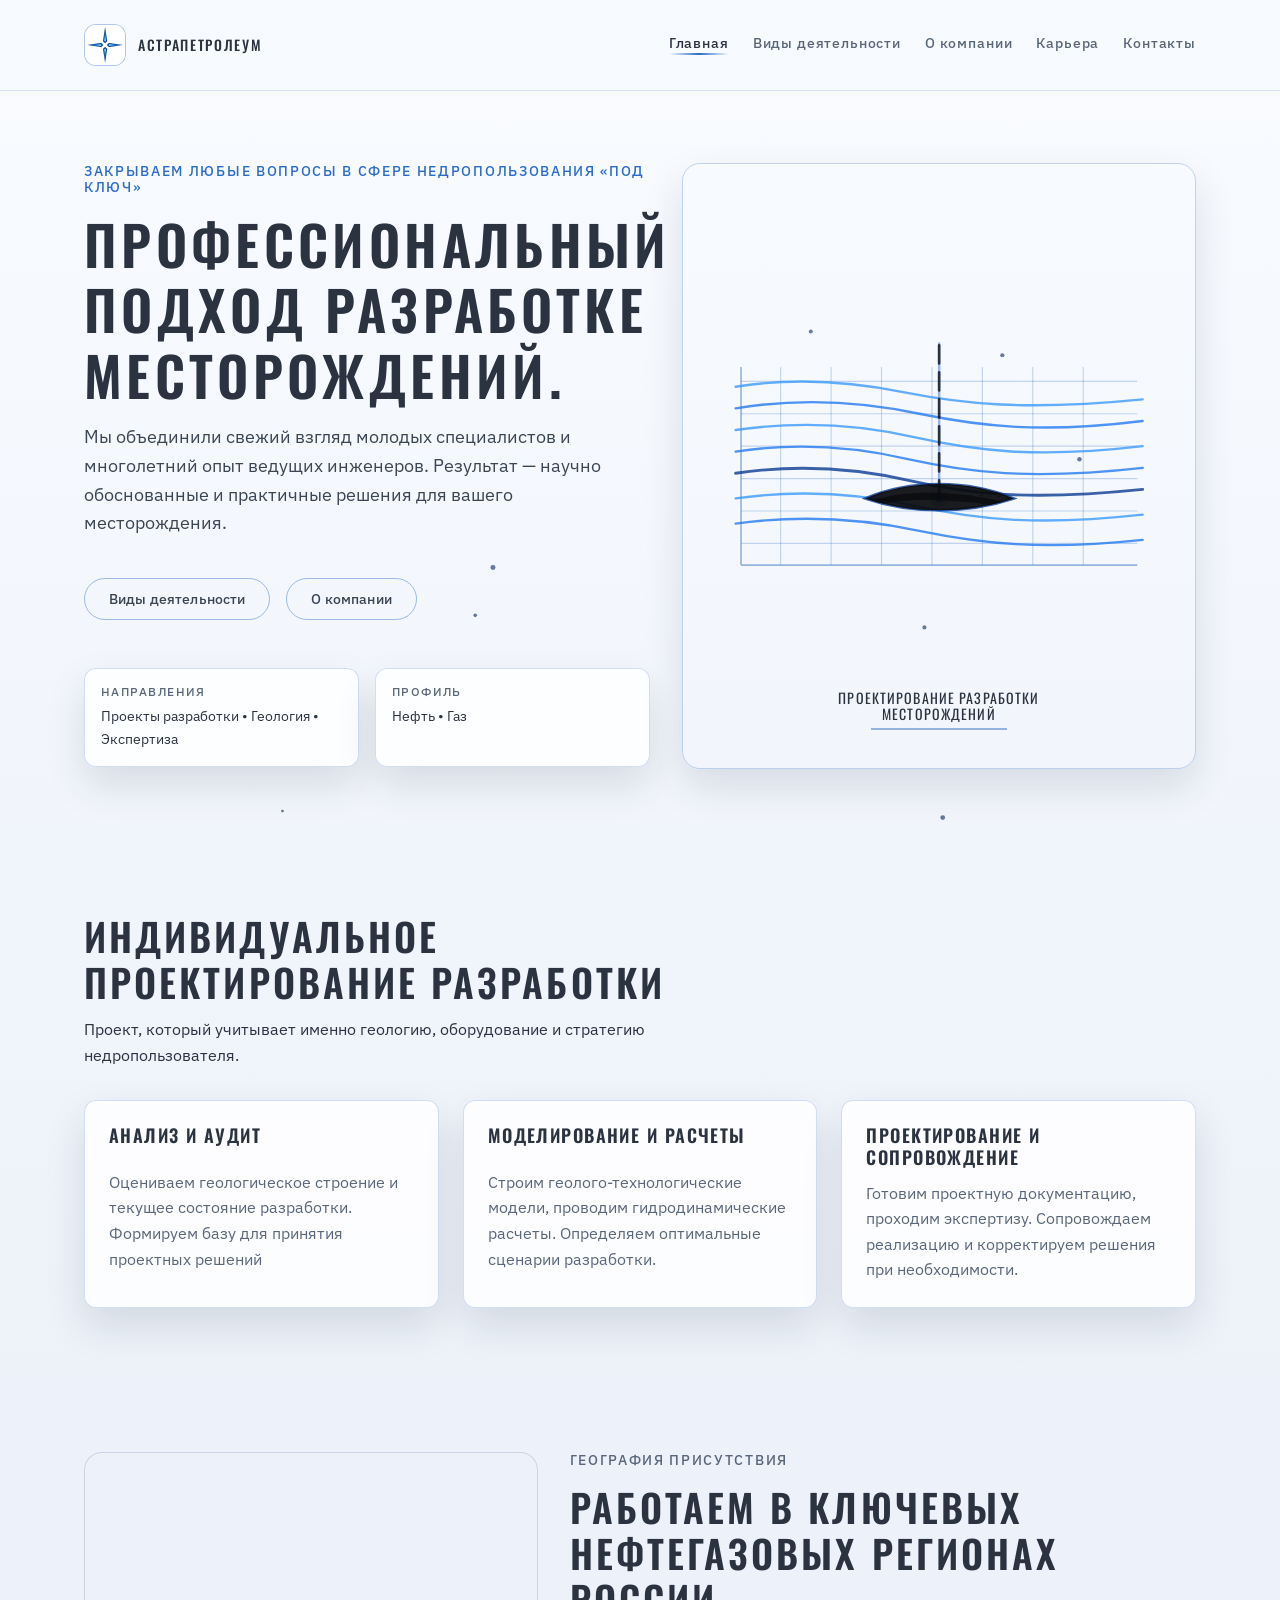
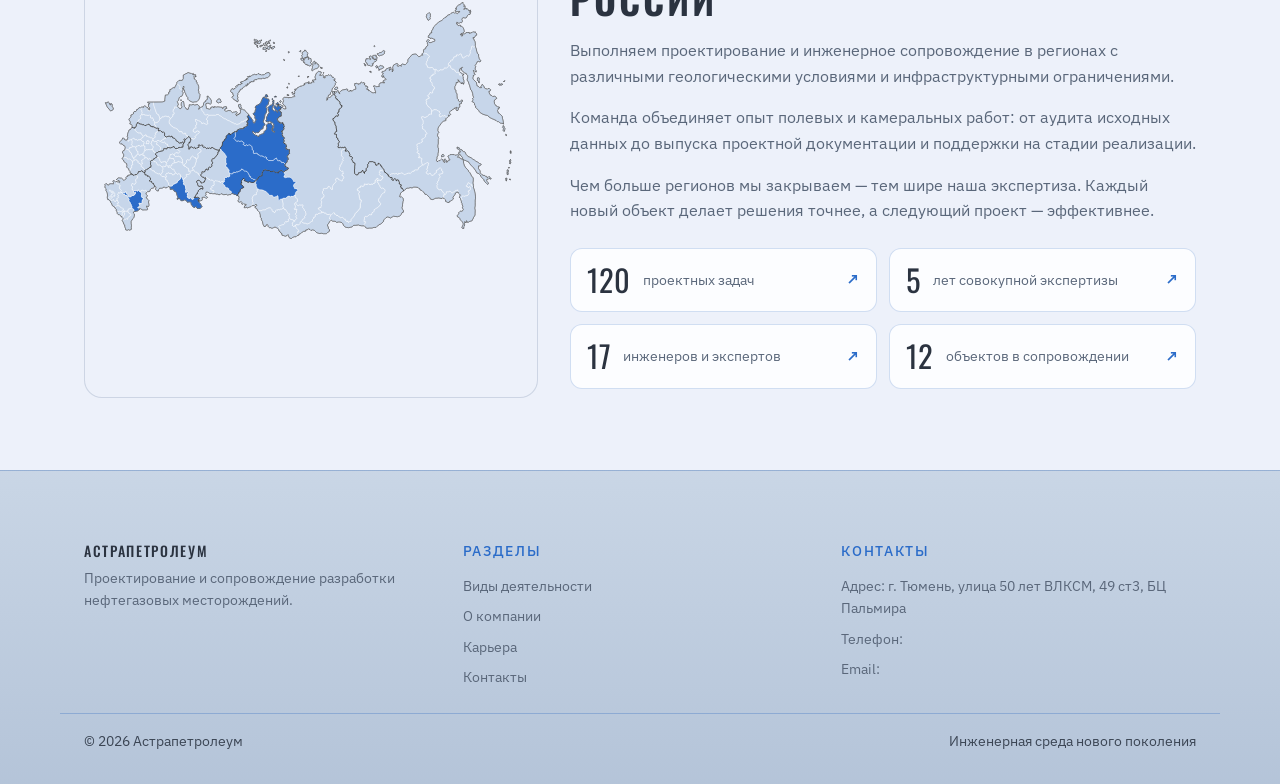
==== commit c7060659: "Update heading text in hero section" ====
--- a/index.html
+++ b/index.html
@@ -40,7 +40,7 @@
       <div class="container hero-grid">
         <div class="hero-copy">
           <p class="eyebrow">Закрываем любые вопросы в сфере недропользования «под ключ»</p>
-          <h1>Профессиональный подход к управлению недрами и разработке месторождений.</h1>
+          <h1>Профессиональный подход разработке месторождений.</h1>
           <p class="lead">Мы объединили свежий взгляд молодых специалистов и многолетний опыт ведущих инженеров. Результат — научно обоснованные и практичные решения для вашего месторождения.</p>
           <div class="hero-actions">
             <a class="btn btn-ghost" href="activities.html">Виды деятельности</a>
--- a/animations/geo_section.css
+++ b/animations/geo_section.css
@@ -1,279 +1,281 @@
-﻿:root {
-  --geo-line-width: 2.35;
-  --geo-line-thin: 1.15;
-  --geo-line-strong: 1.65;
-  --grid: rgba(31, 95, 191, 0.24);
-  --axes: rgba(31, 95, 191, 0.44);
-  --strata: rgba(35, 122, 242, 1);
-  --reservoir: rgba(12, 58, 145, 1);
-  --oil: rgba(10, 12, 16, 0.98);
-  --geo-strata-soft: rgba(59, 153, 255, 0.96);
-  --geo-oil-soft: rgba(10, 12, 16, 0.86);
-  --geo-duration-strata: 2200ms;
-  --geo-duration-well: 2400ms;
-  --geo-duration-trap: 720ms;
-  --geo-duration-fill: 1200ms;
-  --geo-duration-flow: 2600ms;
-  --geo-loop-fade: 700ms;
-}
-
-.geo-anim {
-  position: relative;
-  height: 100%;
-  min-height: clamp(380px, 47vw, 560px);
-  margin-bottom: 0;
-}
-
-.geo-anim::before {
-  background: transparent;
-}
-
-.geo-section-svg {
-  width: 100%;
-  height: 100%;
-  display: block;
-}
-
-.geo-section-svg path,
-.geo-section-svg line,
-.geo-section-svg rect,
-.geo-section-svg circle {
-  vector-effect: non-scaling-stroke;
-}
-
-.geo-section-svg #grid path {
-  fill: none;
-  stroke: var(--grid);
-  stroke-width: var(--geo-line-thin);
-}
-
-.geo-section-svg #axes path {
-  fill: none;
-  stroke: var(--axes);
-  stroke-width: var(--geo-line-strong);
-}
-
-.geo-section-svg #strata .strata-line {
-  fill: none;
-  stroke: var(--strata);
-  stroke-width: var(--geo-line-width);
-  stroke-linecap: round;
-  stroke-linejoin: round;
-  opacity: 1;
-  stroke-dasharray: none;
-  stroke-dashoffset: 0;
-  transition: none;
-}
-
-.geo-section-svg #strata .strata-line.soft {
-  stroke: var(--geo-strata-soft);
-}
-
-.geo-section-svg #strata .strata-line.reservoir-layer {
-  stroke: var(--reservoir);
-  stroke-width: calc(var(--geo-line-width) + 0.55);
-}
-
-.geo-section-svg #strata .reservoir-band {
-  fill: none;
-  stroke: var(--reservoir);
-  stroke-width: calc(var(--geo-line-width) + 1.05);
-  stroke-linecap: round;
-  stroke-linejoin: round;
-  opacity: 1;
-  stroke-dasharray: none;
-  stroke-dashoffset: 0;
-  transition: none;
-}
-
-.geo-section-svg #well .well-path {
-  fill: none;
-  stroke: var(--axes);
-  stroke-width: calc(var(--geo-line-width) + 0.1);
-  stroke-linecap: round;
-  stroke-linejoin: round;
-  stroke-dasharray: none;
-  stroke-dashoffset: 0;
-  transition: none;
-}
-
-.geo-section-svg #well .well-bit,
-.geo-section-svg #well .well-bit-halo {
-  opacity: 1;
-}
-
-.geo-section-svg #well .well-bit {
-  fill: rgba(43, 108, 201, 0.9);
-  transition: opacity 260ms ease;
-}
-
-.geo-section-svg #well .well-bit-halo {
-  fill: rgba(43, 108, 201, 0.24);
-  transform-origin: center;
-  transition: opacity 260ms ease;
-}
-
-.geo-section-svg.is-scene-2 #well .well-bit,
-.geo-section-svg.is-scene-3 #well .well-bit,
-.geo-section-svg.is-scene-4 #well .well-bit,
-.geo-section-svg.is-scene-2 #well .well-bit-halo,
-.geo-section-svg.is-scene-3 #well .well-bit-halo,
-.geo-section-svg.is-scene-4 #well .well-bit-halo {
-  opacity: 1;
-}
-
-.geo-section-svg.is-scene-2 #well .well-bit-halo,
-.geo-section-svg.is-scene-3 #well .well-bit-halo,
-.geo-section-svg.is-scene-4 #well .well-bit-halo {
-  animation: geo-bit-pulse 1400ms ease-in-out infinite;
-}
-
-.geo-section-svg #trap .trap-outline {
-  fill: none;
-  stroke: var(--reservoir);
-  stroke-width: calc(var(--geo-line-width) + 0.35);
-  opacity: 1;
-  transition: none;
-}
-
-.geo-section-svg #trap .trap-lens {
-  fill: var(--oil);
-  opacity: 0.82;
-  transition: none;
-}
-
-.geo-section-svg #oil #oil-route {
-  fill: none;
-  stroke: rgba(10, 12, 16, 0.38);
-  stroke-width: 1.2;
-  stroke-dasharray: 4 5;
-  opacity: 1;
-  transition: none;
-}
-
-.geo-section-svg #oil .oil-mass {
-  fill: var(--oil);
-  opacity: 1;
-  transform-origin: center;
-  transition: none;
-}
-
-.geo-section-svg #oil .oil-wave {
-  fill: var(--geo-oil-soft);
-  opacity: 1;
-  transition: none;
-}
-
-.geo-section-svg #oil #oil-reveal-rect {
-  transform-box: fill-box;
-  transform-origin: right center;
-  transform: scaleX(1);
-  transition: none;
-}
-
-.geo-section-svg #oil .oil-packet {
-  fill: var(--oil);
-  opacity: 0;
-}
-
-.geo-section-svg #flow .flow-path {
-  fill: none;
-  stroke: var(--oil);
-  stroke-width: calc(var(--geo-line-width) + 0.3);
-  stroke-linecap: round;
-  stroke-dasharray: 18 9;
-  stroke-dashoffset: 0;
-  opacity: 0.98;
-  animation: geo-flow 1020ms linear infinite;
-}
-
-.geo-section-svg.is-resetting #oil,
-.geo-section-svg.is-resetting #flow {
-  opacity: 0;
-  transition: opacity var(--geo-loop-fade) ease;
-}
-
-.geo-section-svg.is-no-transition *,
-.geo-section-svg.is-no-transition #strata .strata-line,
-.geo-section-svg.is-no-transition #well .well-path,
-.geo-section-svg.is-no-transition #oil #oil-reveal-rect {
-  transition: none !important;
-  animation: none !important;
-}
-
-.geo-caption {
-  position: absolute;
-  left: 50%;
-  bottom: 16px;
-  transform: translateX(-50%);
-  text-transform: uppercase;
-  letter-spacing: 0.08em;
-  font-size: 0.875rem;
-  font-family: var(--font-display, "Oswald", "Segoe UI", sans-serif);
-  line-height: 1.15;
-  color: var(--gray-600, #2b3340);
-  text-align: center;
-}
-
-.geo-caption span {
-  position: relative;
-  display: inline-block;
-  padding-bottom: 8px;
-}
-
-.geo-caption span::after {
-  content: "";
-  position: absolute;
-  left: 50%;
-  bottom: 0;
-  width: 58%;
-  height: 2px;
-  transform: translateX(-50%);
-  background: rgba(31, 95, 191, 0.45);
-}
-
-@keyframes geo-bit-pulse {
-  0%,
-  100% { transform: scale(0.85); }
-  50% { transform: scale(1.1); }
-}
-
-@keyframes geo-flow {
-  to { stroke-dashoffset: -54; }
-}
-
-@media (max-width: 700px) {
-  .geo-anim {
-    min-height: 320px;
-  }
-
-  .geo-caption {
-    bottom: 12px;
-    font-size: 0.8rem;
-  }
-}
-
-@media (prefers-reduced-motion: reduce) {
-  .geo-section-svg #strata .strata-line,
-  .geo-section-svg #strata .reservoir-band,
-  .geo-section-svg #well .well-path,
-  .geo-section-svg #trap .trap-outline,
-  .geo-section-svg #trap .trap-lens,
-  .geo-section-svg #oil .oil-mass,
-  .geo-section-svg #oil .oil-wave,
-  .geo-section-svg #oil #oil-route,
-  .geo-section-svg #flow .flow-path,
-  .geo-section-svg #well .well-bit,
-  .geo-section-svg #well .well-bit-halo {
-    animation: none !important;
-    transition: none !important;
-  }
-
-  .geo-section-svg #flow .flow-path {
-    stroke-dashoffset: 0;
-  }
-
-  .geo-section-svg #oil .oil-packet {
-    opacity: 0;
-  }
-}
+﻿:root {
+  --geo-line-width: 2.35;
+  --geo-line-thin: 1.15;
+  --geo-line-strong: 1.65;
+  --grid: rgba(31, 95, 191, 0.24);
+  --axes: rgba(31, 95, 191, 0.44);
+  --strata: rgba(35, 122, 242, 0.8);
+  --reservoir: rgba(12, 58, 145, 0.8);
+  --oil: rgba(10, 12, 16, 0.8);
+  --geo-strata-soft: rgba(59, 153, 255, 0.8);
+  --geo-oil-soft: rgba(10, 12, 16, 0.8);
+  --geo-duration-strata: 2200ms;
+  --geo-duration-well: 2400ms;
+  --geo-duration-trap: 720ms;
+  --geo-duration-fill: 1200ms;
+  --geo-duration-flow: 2600ms;
+  --geo-loop-fade: 700ms;
+}
+
+.geo-anim {
+  position: relative;
+  height: 100%;
+  min-height: clamp(380px, 47vw, 560px);
+  margin-bottom: 0;
+}
+
+.geo-anim::before {
+  background: transparent;
+}
+
+.geo-section-svg {
+  width: 100%;
+  height: 100%;
+  display: block;
+}
+
+.geo-section-svg path,
+.geo-section-svg line,
+.geo-section-svg rect,
+.geo-section-svg circle {
+  vector-effect: non-scaling-stroke;
+}
+
+.geo-section-svg #grid path {
+  fill: none;
+  stroke: var(--grid);
+  stroke-width: var(--geo-line-thin);
+}
+
+.geo-section-svg #axes path {
+  fill: none;
+  stroke: var(--axes);
+  stroke-width: var(--geo-line-strong);
+}
+
+.geo-section-svg #strata .strata-line {
+  fill: none;
+  stroke: var(--strata);
+  stroke-width: var(--geo-line-width);
+  stroke-linecap: round;
+  stroke-linejoin: round;
+  opacity: 1;
+  stroke-dasharray: none;
+  stroke-dashoffset: 0;
+  transition: none;
+}
+
+.geo-section-svg #strata .strata-line.soft {
+  stroke: var(--geo-strata-soft);
+}
+
+.geo-section-svg #strata .strata-line.reservoir-layer {
+  stroke: var(--reservoir);
+  stroke-width: calc(var(--geo-line-width) + 0.55);
+}
+
+.geo-section-svg #strata .reservoir-band {
+  fill: none;
+  stroke: var(--reservoir);
+  stroke-width: calc(var(--geo-line-width) + 1.05);
+  stroke-linecap: round;
+  stroke-linejoin: round;
+  opacity: 1;
+  stroke-dasharray: none;
+  stroke-dashoffset: 0;
+  transition: none;
+}
+
+.geo-section-svg #well .well-path {
+  fill: none;
+  stroke: var(--axes);
+  stroke-width: calc(var(--geo-line-width) + 0.1);
+  stroke-linecap: round;
+  stroke-linejoin: round;
+  stroke-dasharray: none;
+  stroke-dashoffset: 0;
+  transition: none;
+}
+
+.geo-section-svg #well .well-bit,
+.geo-section-svg #well .well-bit-halo {
+  opacity: 1;
+}
+
+.geo-section-svg #well .well-bit {
+  fill: rgba(43, 108, 201, 0.9);
+  transition: opacity 260ms ease;
+}
+
+.geo-section-svg #well .well-bit-halo {
+  fill: rgba(43, 108, 201, 0.24);
+  transform-origin: center;
+  transition: opacity 260ms ease;
+}
+
+.geo-section-svg.is-scene-2 #well .well-bit,
+.geo-section-svg.is-scene-3 #well .well-bit,
+.geo-section-svg.is-scene-4 #well .well-bit,
+.geo-section-svg.is-scene-2 #well .well-bit-halo,
+.geo-section-svg.is-scene-3 #well .well-bit-halo,
+.geo-section-svg.is-scene-4 #well .well-bit-halo {
+  opacity: 1;
+}
+
+.geo-section-svg.is-scene-2 #well .well-bit-halo,
+.geo-section-svg.is-scene-3 #well .well-bit-halo,
+.geo-section-svg.is-scene-4 #well .well-bit-halo {
+  animation: geo-bit-pulse 1400ms ease-in-out infinite;
+}
+
+.geo-section-svg #trap .trap-outline {
+  fill: none;
+  stroke: var(--reservoir);
+  stroke-width: calc(var(--geo-line-width) + 0.35);
+  opacity: 1;
+  transition: none;
+}
+
+.geo-section-svg #trap .trap-lens {
+  fill: var(--oil);
+  opacity: 0.82;
+  transition: none;
+}
+
+.geo-section-svg #oil #oil-route {
+  fill: none;
+  stroke: rgba(10, 12, 16, 0.38);
+  stroke-width: 1.2;
+  stroke-dasharray: 4 5;
+  opacity: 1;
+  transition: none;
+}
+
+.geo-section-svg #oil .oil-mass {
+  fill: var(--oil);
+  opacity: 1;
+  transform-origin: center;
+  transition: none;
+}
+
+.geo-section-svg #oil .oil-wave {
+  fill: var(--geo-oil-soft);
+  opacity: 1;
+  transition: none;
+}
+
+.geo-section-svg #oil #oil-reveal-rect {
+  transform-box: fill-box;
+  transform-origin: right center;
+  transform: scaleX(1);
+  transition: none;
+}
+
+.geo-section-svg #oil .oil-packet {
+  fill: var(--oil);
+  opacity: 0;
+}
+
+.geo-section-svg #flow .flow-path {
+  fill: none;
+  stroke: var(--oil);
+  stroke-width: calc(var(--geo-line-width) + 0.3);
+  stroke-linecap: round;
+  stroke-dasharray: 18 9;
+  stroke-dashoffset: 0;
+  opacity: 0.98;
+  animation: geo-flow 1020ms linear infinite;
+}
+
+.geo-section-svg.is-resetting #oil,
+.geo-section-svg.is-resetting #flow {
+  opacity: 0;
+  transition: opacity var(--geo-loop-fade) ease;
+}
+
+.geo-section-svg.is-no-transition *,
+.geo-section-svg.is-no-transition #strata .strata-line,
+.geo-section-svg.is-no-transition #well .well-path,
+.geo-section-svg.is-no-transition #oil #oil-reveal-rect {
+  transition: none !important;
+  animation: none !important;
+}
+
+.geo-caption {
+  position: absolute;
+  left: 50%;
+  bottom: 16px;
+  transform: translateX(-50%);
+  text-transform: uppercase;
+  letter-spacing: 0.08em;
+  font-size: 0.875rem;
+  font-family: var(--font-display, "Oswald", "Segoe UI", sans-serif);
+  line-height: 1.15;
+  color: var(--gray-600, #2b3340);
+  text-align: center;
+}
+
+.geo-caption span {
+  position: relative;
+  display: inline-block;
+  padding-bottom: 8px;
+}
+
+.geo-caption span::after {
+  content: "";
+  position: absolute;
+  left: 50%;
+  bottom: 0;
+  width: 58%;
+  height: 2px;
+  transform: translateX(-50%);
+  background: rgba(31, 95, 191, 0.45);
+}
+
+@keyframes geo-bit-pulse {
+  0%,
+  100% { transform: scale(0.85); }
+  50% { transform: scale(1.1); }
+}
+
+@keyframes geo-flow {
+  to { stroke-dashoffset: -54; }
+}
+
+@media (max-width: 700px) {
+  .geo-anim {
+    min-height: 320px;
+  }
+
+  .geo-caption {
+    bottom: 12px;
+    font-size: 0.8rem;
+  }
+}
+
+@media (prefers-reduced-motion: reduce) {
+  .geo-section-svg #strata .strata-line,
+  .geo-section-svg #strata .reservoir-band,
+  .geo-section-svg #well .well-path,
+  .geo-section-svg #trap .trap-outline,
+  .geo-section-svg #trap .trap-lens,
+  .geo-section-svg #oil .oil-mass,
+  .geo-section-svg #oil .oil-wave,
+  .geo-section-svg #oil #oil-route,
+  .geo-section-svg #flow .flow-path,
+  .geo-section-svg #well .well-bit,
+  .geo-section-svg #well .well-bit-halo {
+    animation: none !important;
+    transition: none !important;
+  }
+
+  .geo-section-svg #flow .flow-path {
+    stroke-dashoffset: 0;
+  }
+
+  .geo-section-svg #oil .oil-packet {
+    opacity: 0;
+  }
+}
+
+
